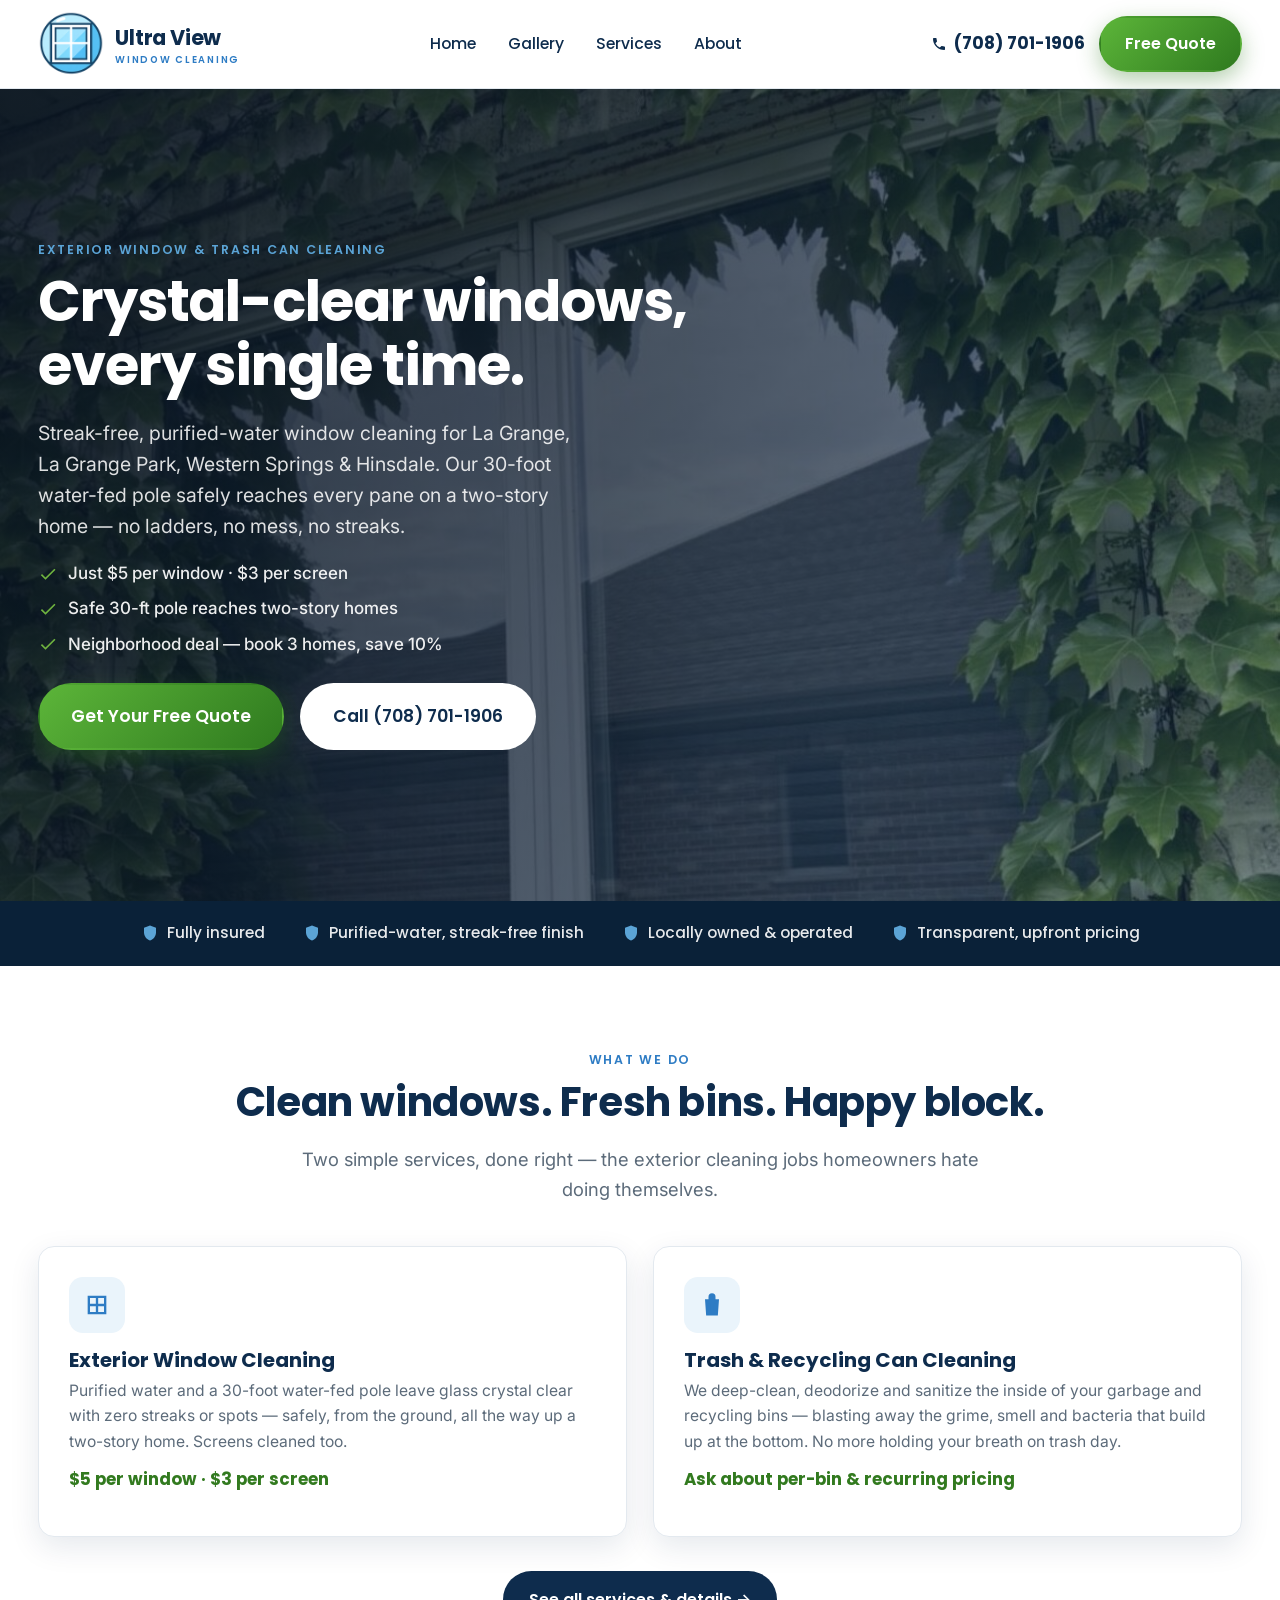
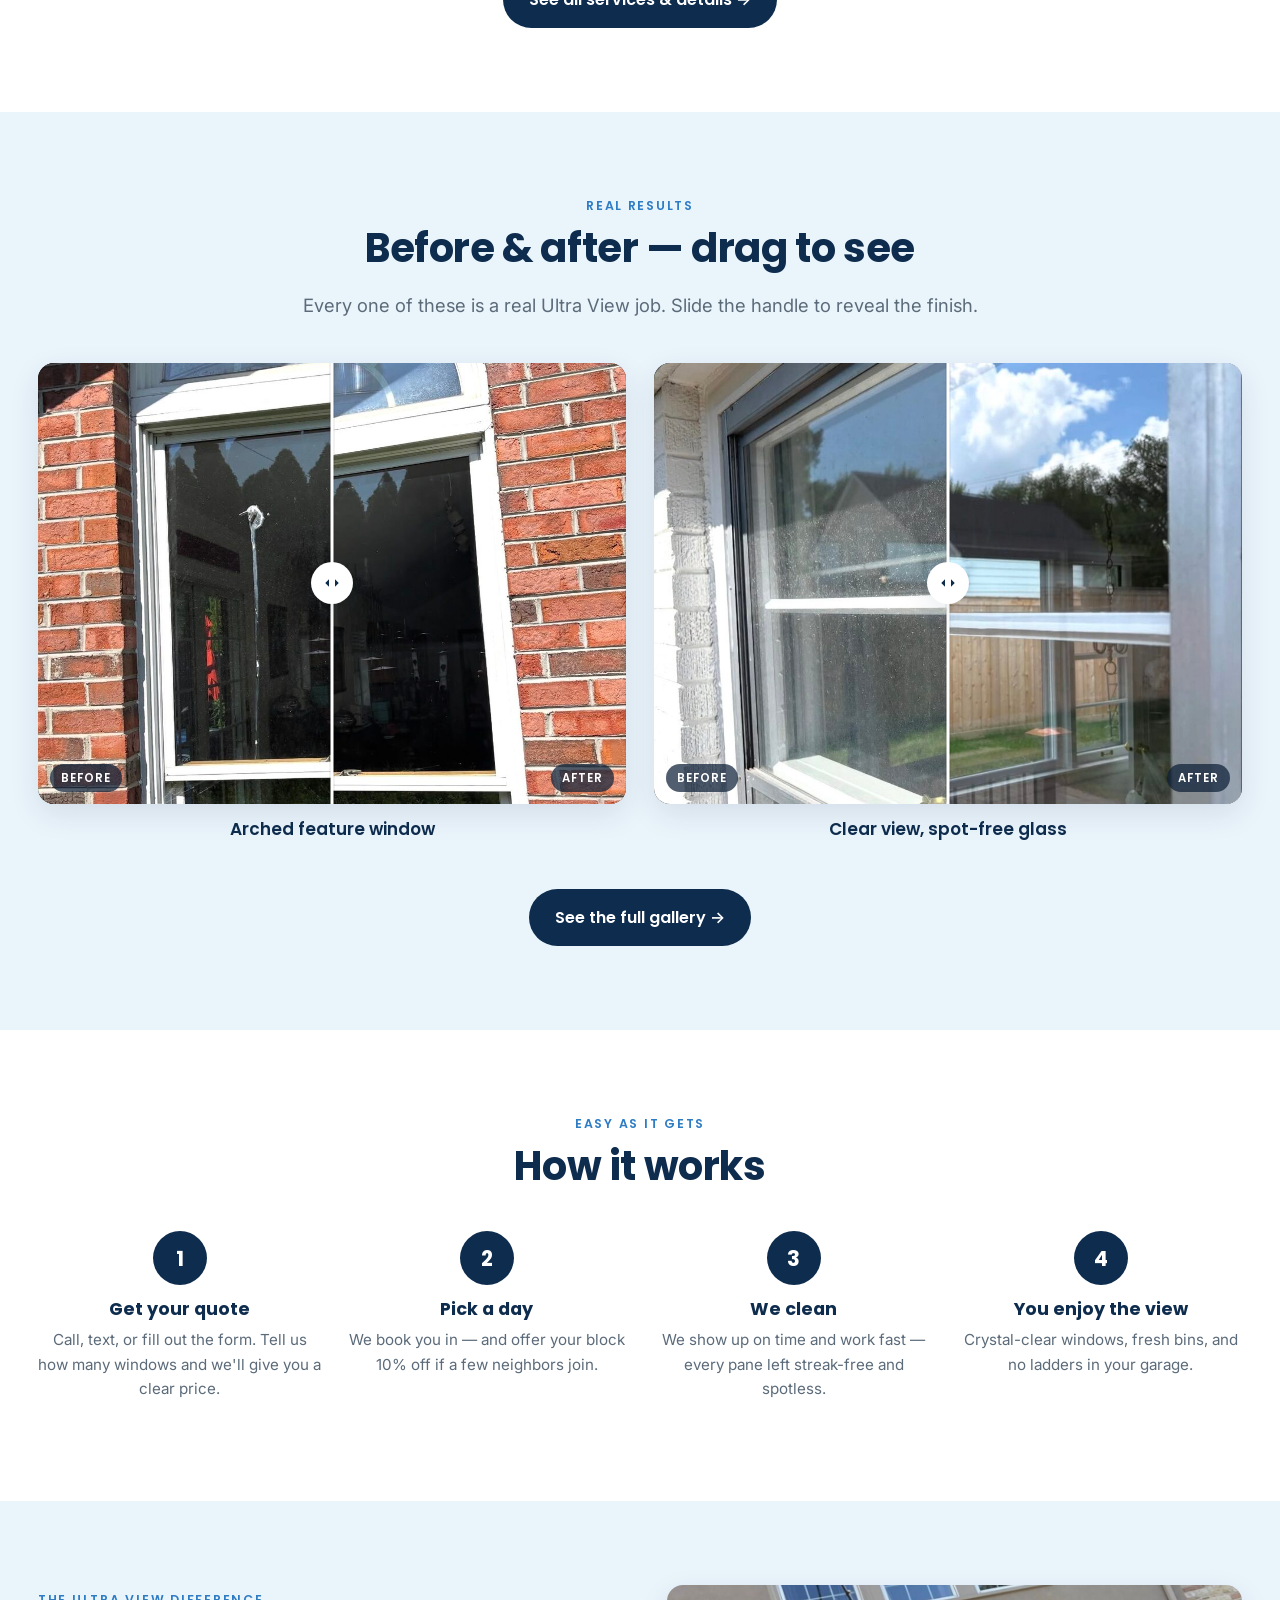
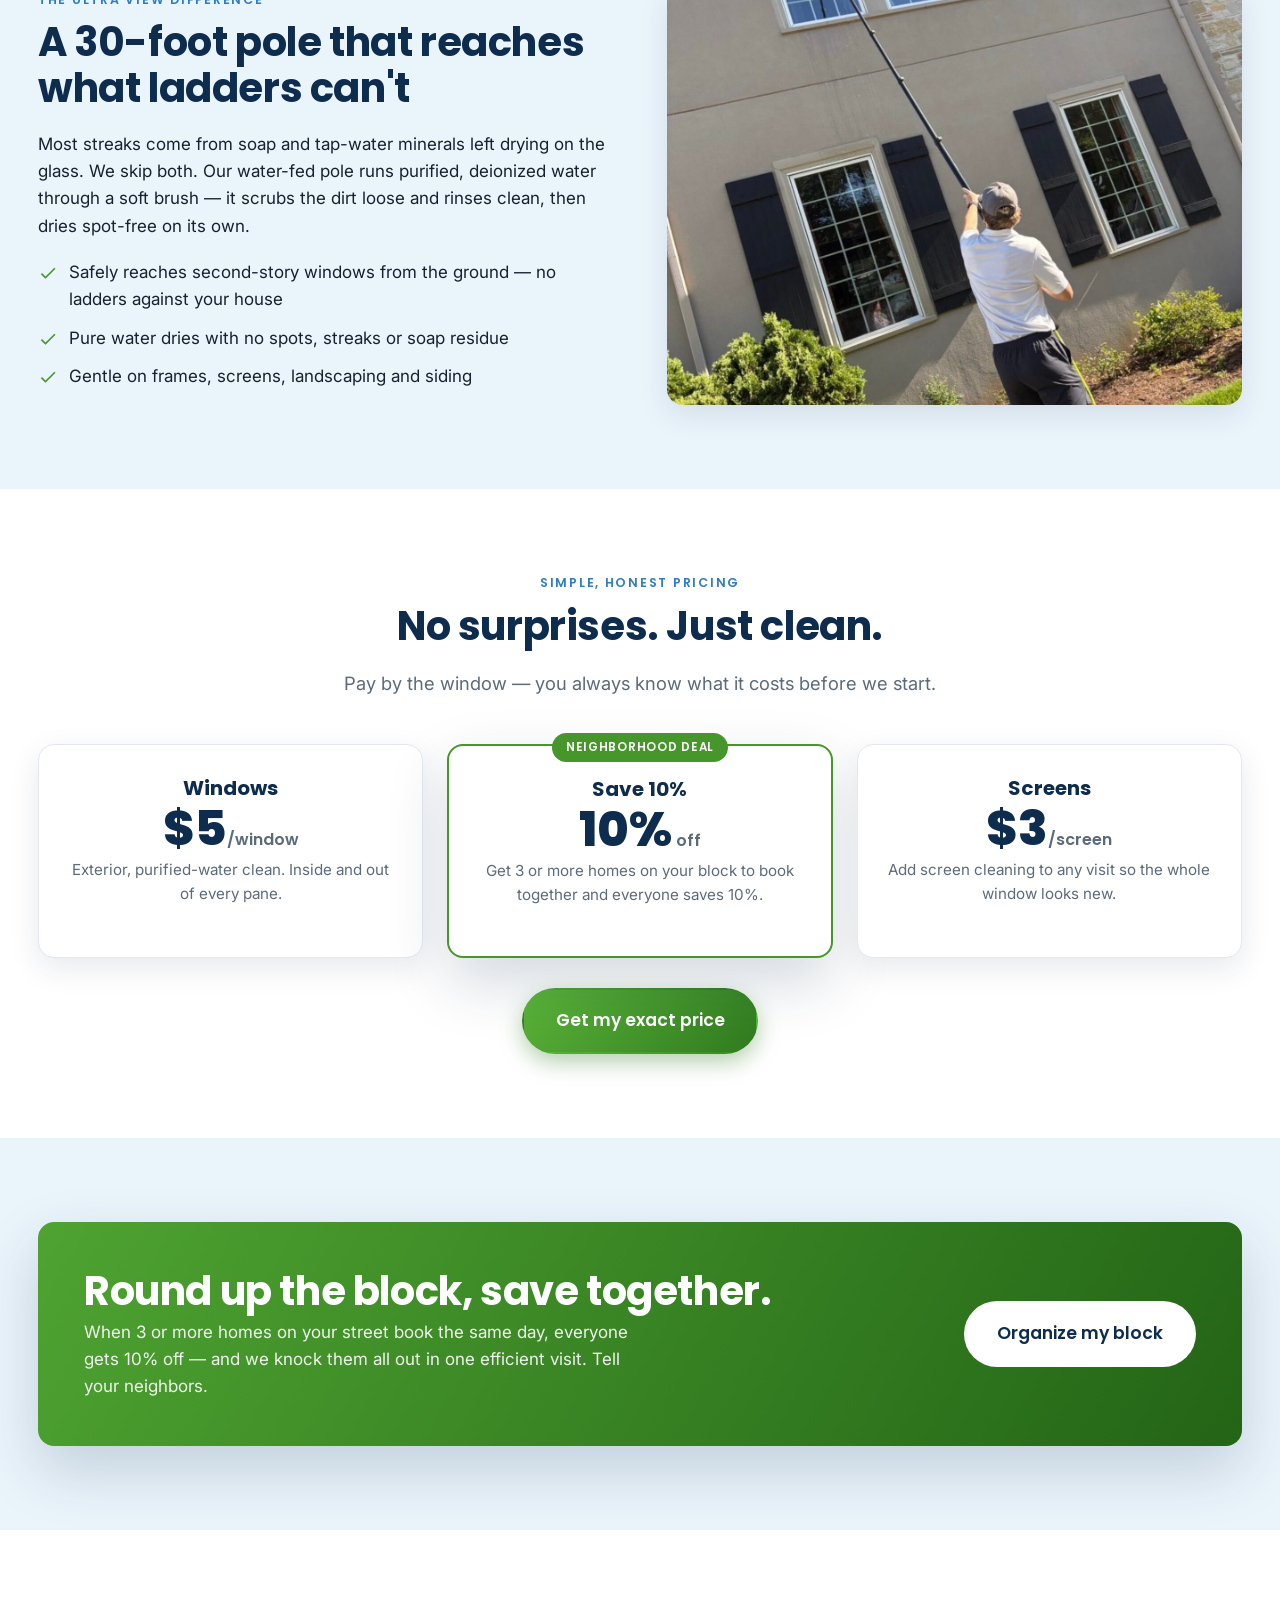
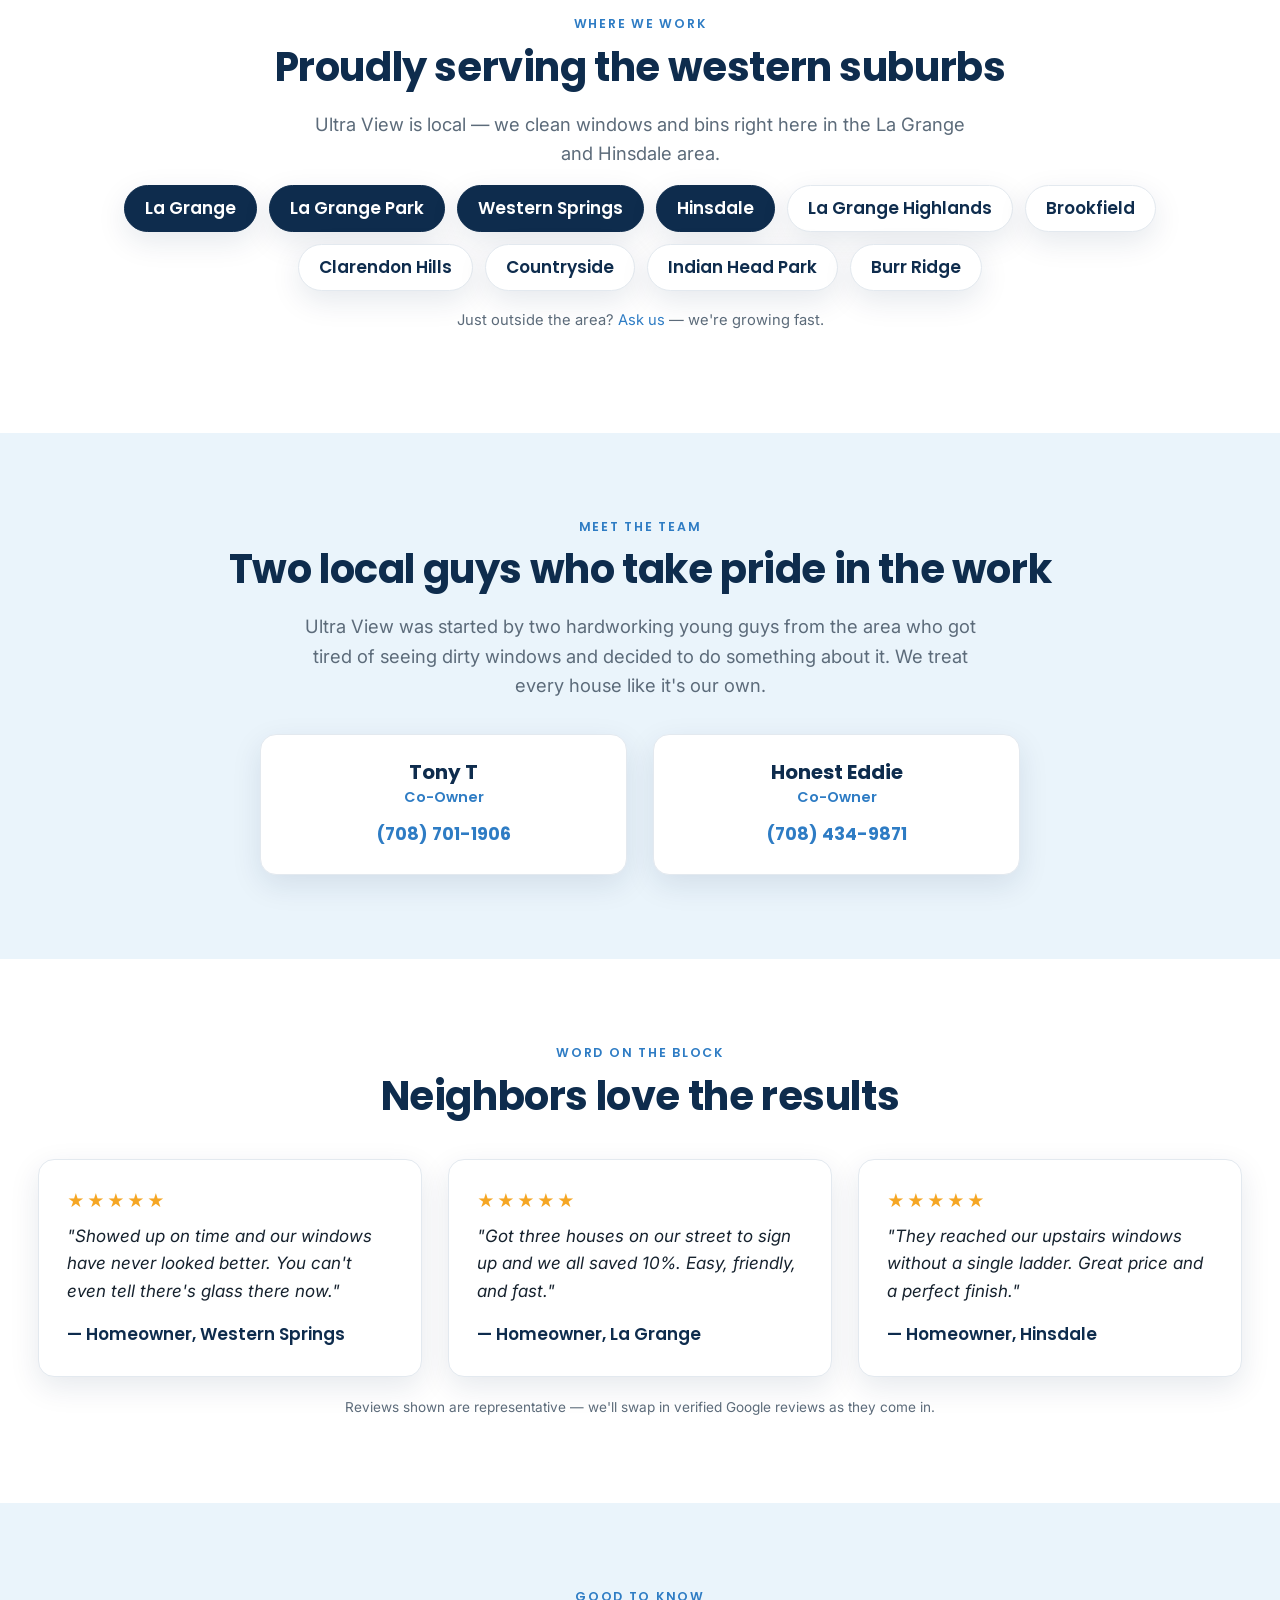
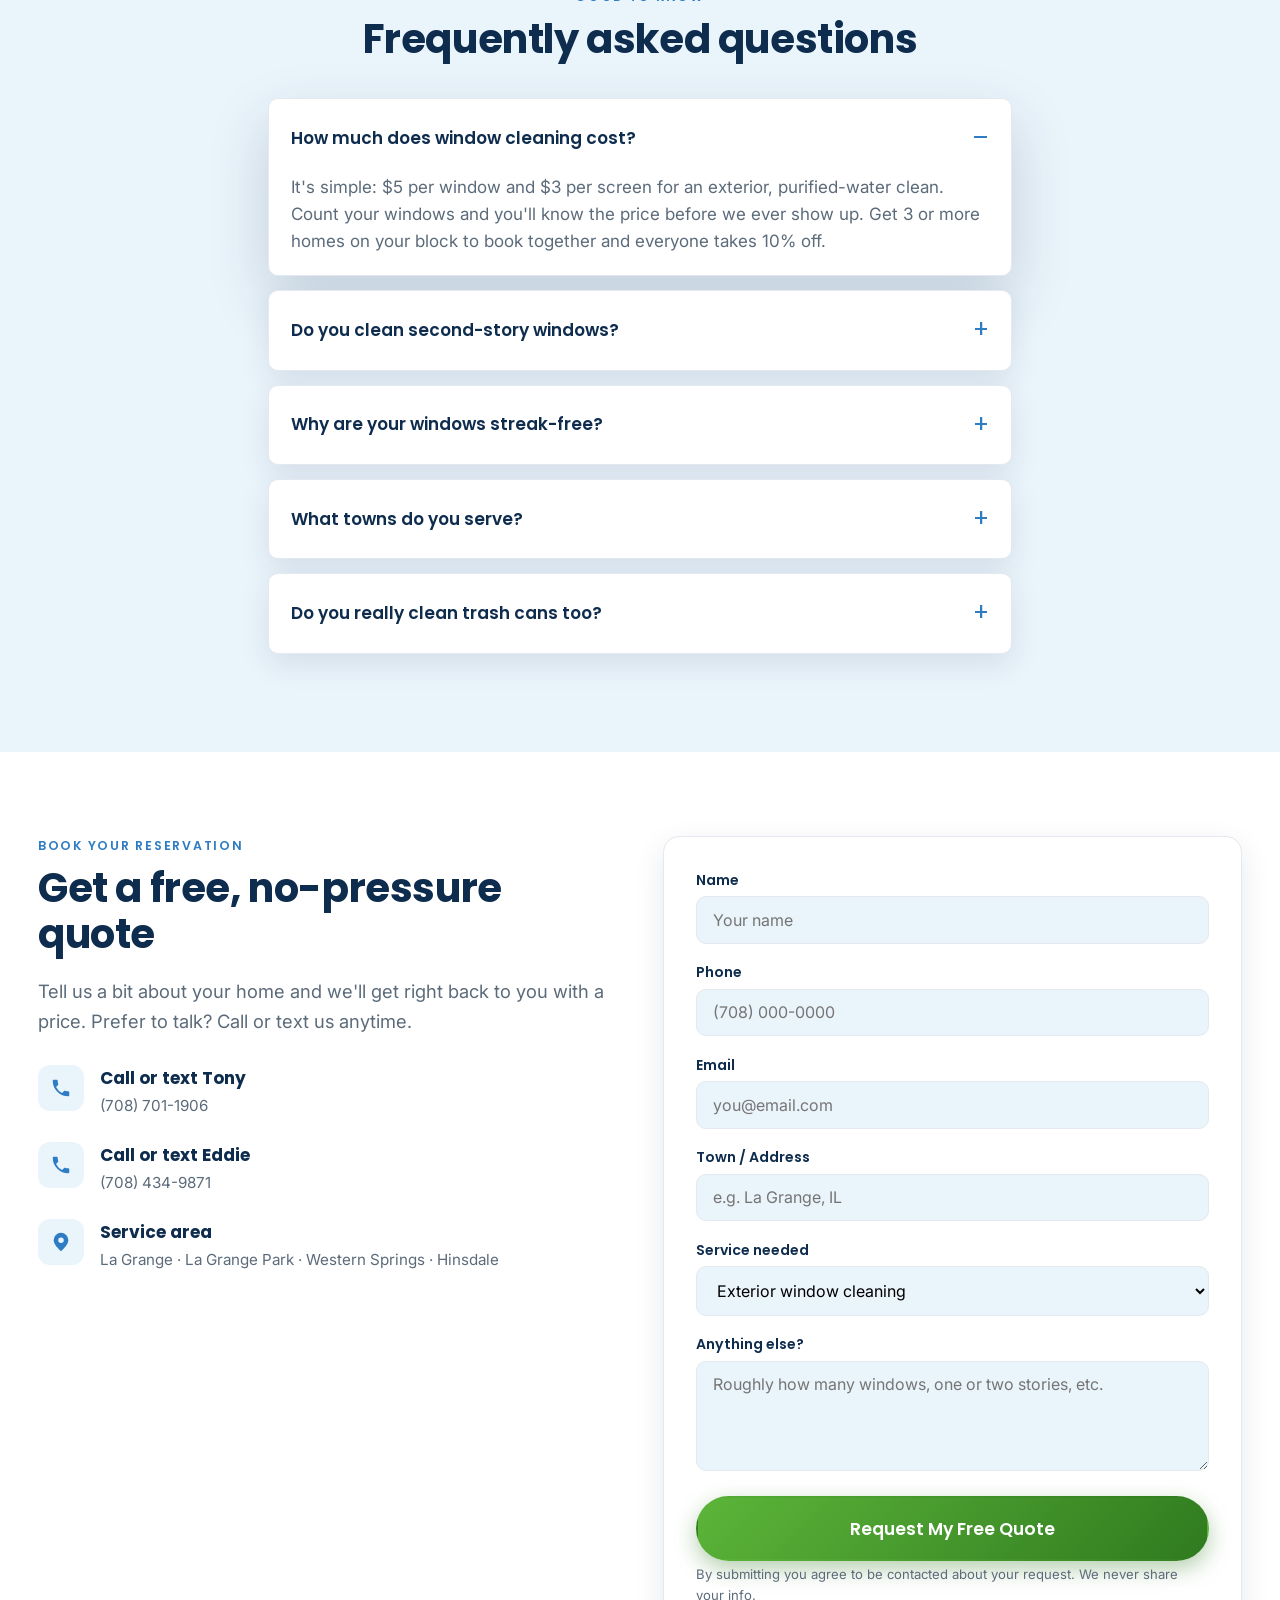
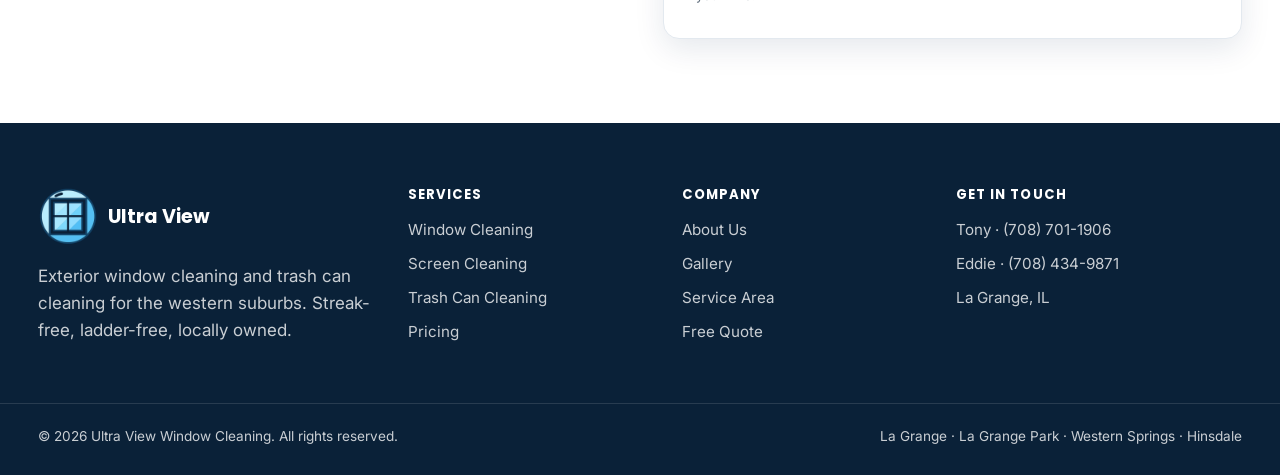
==== index.html @ beaca96c "Add files via upload" ====
<!DOCTYPE html>
<html lang="en">
<head>
<meta charset="UTF-8">
<meta name="viewport" content="width=device-width, initial-scale=1.0">
<title>Window Cleaning in La Grange &amp; Hinsdale, IL | Ultra View</title>
<meta name="description" content="Streak-free exterior window cleaning &amp; trash can cleaning in La Grange, Western Springs &amp; Hinsdale, IL. $5/window, $3/screen. Get a free quote today.">
<meta name="keywords" content="window cleaning Hinsdale, window cleaning La Grange, window washing Western Springs, exterior window cleaning, trash can cleaning, garbage bin cleaning Illinois">
<link rel="canonical" href="https://ultraview.today/">
<meta name="robots" content="index, follow">

<!-- Open Graph -->
<meta property="og:type" content="website">
<meta property="og:title" content="Ultra View Window Cleaning | Hinsdale, La Grange &amp; Western Springs, IL">
<meta property="og:description" content="Streak-free exterior window cleaning and trash can cleaning across the western suburbs. $5 per window, $3 per screen. Book your free quote.">
<meta property="og:url" content="https://ultraview.today/">
<meta property="og:image" content="https://ultraview.today/action1.jpg">
<meta property="og:site_name" content="Ultra View Window Cleaning">

<link rel="icon" href="logo.png">
<link rel="preconnect" href="https://fonts.googleapis.com">
<link rel="preconnect" href="https://fonts.gstatic.com" crossorigin>
<link href="https://fonts.googleapis.com/css2?family=Inter:wght@400;500;600;700&family=Poppins:wght@500;600;700;800&display=swap" rel="stylesheet">
<link rel="stylesheet" href="style.css">

<!-- LocalBusiness structured data -->
<script type="application/ld+json">
{
  "@context": "https://schema.org",
  "@type": "HomeAndConstructionBusiness",
  "@id": "https://ultraview.today/#business",
  "name": "Ultra View Window Cleaning",
  "image": "https://ultraview.today/action1.jpg",
  "logo": "https://ultraview.today/logo.png",
  "url": "https://ultraview.today/",
  "telephone": "+1-708-701-1906",
  "priceRange": "$$",
  "description": "Exterior window cleaning and trash can cleaning serving La Grange, La Grange Park, Western Springs and Hinsdale, Illinois.",
  "areaServed": [
    {"@type": "City", "name": "La Grange, IL"},
    {"@type": "City", "name": "La Grange Park, IL"},
    {"@type": "City", "name": "Western Springs, IL"},
    {"@type": "City", "name": "Hinsdale, IL"}
  ],
  "address": {"@type": "PostalAddress", "addressLocality": "La Grange", "addressRegion": "IL", "addressCountry": "US"},
  "openingHoursSpecification": [{
    "@type": "OpeningHoursSpecification",
    "dayOfWeek": ["Monday","Tuesday","Wednesday","Thursday","Friday","Saturday"],
    "opens": "08:00", "closes": "18:00"
  }],
  "makesOffer": [
    {"@type": "Offer", "itemOffered": {"@type": "Service", "name": "Exterior Window Cleaning"}, "price": "5.00", "priceCurrency": "USD", "description": "Per window"},
    {"@type": "Offer", "itemOffered": {"@type": "Service", "name": "Screen Cleaning"}, "price": "3.00", "priceCurrency": "USD", "description": "Per screen"},
    {"@type": "Offer", "itemOffered": {"@type": "Service", "name": "Trash Can / Garbage Bin Cleaning"}}
  ]
}
</script>
</head>
<body>

<!-- ============ HEADER ============ -->
<header class="site-header">
  <div class="wrap nav">
    <a class="brand" href="index.html">
      <img src="logo.png" alt="Ultra View Window Cleaning logo">
      <span>Ultra View<small>Window Cleaning</small></span>
    </a>
    <ul class="nav-links">
      <li><a href="index.html">Home</a></li>
      <li><a href="gallery.html">Gallery</a></li>
      <li><a href="services.html">Services</a></li>
      <li><a href="about.html">About</a></li>
    </ul>
    <div class="nav-cta">
      <a class="nav-phone" href="tel:17087011906">
        <svg width="16" height="16" viewBox="0 0 24 24" fill="currentColor"><path d="M6.6 10.8a15.1 15.1 0 0 0 6.6 6.6l2.2-2.2c.3-.3.7-.4 1-.2 1.2.4 2.4.6 3.6.6.6 0 1 .4 1 1V20c0 .6-.4 1-1 1A17 17 0 0 1 3 4c0-.6.4-1 1-1h3.4c.6 0 1 .4 1 1 0 1.2.2 2.4.6 3.6.1.4 0 .8-.3 1l-2.1 2.2z"/></svg>
        (708) 701-1906
      </a>
      <a class="btn btn-green" href="index.html#contact">Free Quote</a>
    </div>
    <button class="nav-toggle" aria-label="Menu"><span></span><span></span><span></span></button>
  </div>
</header>

<!-- ============ HERO ============ -->
<section class="hero hero--photo" style="background-image:url('hero.jpg')">
  <div class="wrap">
    <div class="hero-inner">
    <div class="hero-text">
      <p class="eyebrow" style="color:var(--blue-light)">Exterior Window &amp; Trash Can Cleaning</p>
      <h1>Crystal-clear windows,<br>every single time.</h1>
      <p class="lead">Streak-free, purified-water window cleaning for La Grange, La Grange Park, Western Springs &amp; Hinsdale. Our 30-foot water-fed pole safely reaches every pane on a two-story home — no ladders, no mess, no streaks.</p>
      <ul class="hero-points">
        <li><svg width="20" height="20" viewBox="0 0 24 24" fill="#6fb43f"><path d="M9 16.2 4.8 12l-1.4 1.4L9 19 21 7l-1.4-1.4z"/></svg> Just $5 per window &middot; $3 per screen</li>
        <li><svg width="20" height="20" viewBox="0 0 24 24" fill="#6fb43f"><path d="M9 16.2 4.8 12l-1.4 1.4L9 19 21 7l-1.4-1.4z"/></svg> Safe 30-ft pole reaches two-story homes</li>
        <li><svg width="20" height="20" viewBox="0 0 24 24" fill="#6fb43f"><path d="M9 16.2 4.8 12l-1.4 1.4L9 19 21 7l-1.4-1.4z"/></svg> Neighborhood deal — book 3 homes, save 10%</li>
      </ul>
      <div class="hero-actions">
        <a class="btn btn-green btn-lg" href="index.html#contact">Get Your Free Quote</a>
        <a class="btn btn-white btn-lg" href="tel:17087011906">Call (708) 701-1906</a>
      </div>
    </div>
    </div>
  </div>
</section>

<!-- ============ TRUST BAR ============ -->
<div class="trust">
  <div class="wrap trust-row">
    <span><svg width="18" height="18" viewBox="0 0 24 24" fill="currentColor"><path d="M12 2 4 5v6c0 5 3.4 9.7 8 11 4.6-1.3 8-6 8-11V5z"/></svg> Fully insured</span>
    <span><svg width="18" height="18" viewBox="0 0 24 24" fill="currentColor"><path d="M12 2 4 5v6c0 5 3.4 9.7 8 11 4.6-1.3 8-6 8-11V5z"/></svg> Purified-water, streak-free finish</span>
    <span><svg width="18" height="18" viewBox="0 0 24 24" fill="currentColor"><path d="M12 2 4 5v6c0 5 3.4 9.7 8 11 4.6-1.3 8-6 8-11V5z"/></svg> Locally owned &amp; operated</span>
    <span><svg width="18" height="18" viewBox="0 0 24 24" fill="currentColor"><path d="M12 2 4 5v6c0 5 3.4 9.7 8 11 4.6-1.3 8-6 8-11V5z"/></svg> Transparent, upfront pricing</span>
  </div>
</div>

<!-- ============ SERVICES ============ -->
<section id="services">
  <div class="wrap center">
    <p class="eyebrow">What We Do</p>
    <h2>Clean windows. Fresh bins. Happy block.</h2>
    <p class="lead">Two simple services, done right — the exterior cleaning jobs homeowners hate doing themselves.</p>
  </div>
  <div class="wrap grid grid-2" style="margin-top:42px">
    <div class="card svc-card">
      <div class="ico"><svg width="28" height="28" viewBox="0 0 24 24" fill="currentColor"><path d="M4 4h16v16H4zm2 2v5h5V6zm7 0v5h5V6zM6 13v5h5v-5zm7 0v5h5v-5z"/></svg></div>
      <h3>Exterior Window Cleaning</h3>
      <p>Purified water and a 30-foot water-fed pole leave glass crystal clear with zero streaks or spots — safely, from the ground, all the way up a two-story home. Screens cleaned too.</p>
      <p class="price">$5 per window &middot; $3 per screen</p>
    </div>
    <div class="card svc-card">
      <div class="ico"><svg width="28" height="28" viewBox="0 0 24 24" fill="currentColor"><path d="M6 7h12l-1 14H7zM9 7V5a3 3 0 0 1 6 0v2M4 7h16"/><path fill="none" stroke="currentColor" stroke-width="2" d="M10 11v6M14 11v6"/></svg></div>
      <h3>Trash &amp; Recycling Can Cleaning</h3>
      <p>We deep-clean, deodorize and sanitize the inside of your garbage and recycling bins — blasting away the grime, smell and bacteria that build up at the bottom. No more holding your breath on trash day.</p>
      <p class="price">Ask about per-bin &amp; recurring pricing</p>
    </div>
  </div>
  <div class="wrap center" style="margin-top:34px">
    <a class="btn btn-navy" href="services.html">See all services &amp; details &rarr;</a>
  </div>
</section>

<!-- ============ BEFORE / AFTER ============ -->
<section class="alt">
  <div class="wrap center">
    <p class="eyebrow">Real results</p>
    <h2>Before &amp; after — drag to see</h2>
    <p class="lead">Every one of these is a real Ultra View job. Slide the handle to reveal the finish.</p>
  </div>
  <div class="wrap ba-grid" style="margin-top:42px">
    <div>
      <div class="ba">
        <img class="before" src="ba5.jpg" alt="Arched feature window before cleaning">
        <img class="after" src="ba6.jpg" alt="Arched feature window after Ultra View cleaning">
        <div class="divider"></div>
        <div class="handle"><svg width="18" height="18" viewBox="0 0 24 24" fill="currentColor"><path d="M8 7l-5 5 5 5V7zm8 0v10l5-5-5-5z"/></svg></div>
        <span class="lab b">Before</span><span class="lab a">After</span>
      </div>
      <p class="ba-cap">Arched feature window</p>
    </div>
    <div>
      <div class="ba">
        <img class="before" src="ba7.jpg" alt="Double-hung window before cleaning">
        <img class="after" src="ba8.jpg" alt="Double-hung window after cleaning, clear view of the sky">
        <div class="divider"></div>
        <div class="handle"><svg width="18" height="18" viewBox="0 0 24 24" fill="currentColor"><path d="M8 7l-5 5 5 5V7zm8 0v10l5-5-5-5z"/></svg></div>
        <span class="lab b">Before</span><span class="lab a">After</span>
      </div>
      <p class="ba-cap">Clear view, spot-free glass</p>
    </div>
  </div>
  <div class="wrap center" style="margin-top:30px">
    <a class="btn btn-navy" href="gallery.html">See the full gallery &rarr;</a>
  </div>
</section>

<!-- ============ HOW IT WORKS ============ -->
<section>
  <div class="wrap center">
    <p class="eyebrow">Easy as it gets</p>
    <h2>How it works</h2>
  </div>
  <div class="wrap steps" style="margin-top:42px">
    <div class="step"><div class="num">1</div><h3>Get your quote</h3><p>Call, text, or fill out the form. Tell us how many windows and we'll give you a clear price.</p></div>
    <div class="step"><div class="num">2</div><h3>Pick a day</h3><p>We book you in — and offer your block 10% off if a few neighbors join.</p></div>
    <div class="step"><div class="num">3</div><h3>We clean</h3><p>We show up on time and work fast — every pane left streak-free and spotless.</p></div>
    <div class="step"><div class="num">4</div><h3>You enjoy the view</h3><p>Crystal-clear windows, fresh bins, and no ladders in your garage.</p></div>
  </div>
</section>

<!-- ============ FEATURE: WATER-FED POLE ============ -->
<section class="alt">
  <div class="wrap feature">
    <div class="feature-text">
      <p class="eyebrow">The Ultra View Difference</p>
      <h2>A 30-foot pole that reaches what ladders can't</h2>
      <p>Most streaks come from soap and tap-water minerals left drying on the glass. We skip both. Our water-fed pole runs purified, deionized water through a soft brush — it scrubs the dirt loose and rinses clean, then dries spot-free on its own.</p>
      <ul>
        <li><svg width="20" height="20" viewBox="0 0 24 24" fill="currentColor"><path d="M9 16.2 4.8 12l-1.4 1.4L9 19 21 7l-1.4-1.4z"/></svg> Safely reaches second-story windows from the ground — no ladders against your house</li>
        <li><svg width="20" height="20" viewBox="0 0 24 24" fill="currentColor"><path d="M9 16.2 4.8 12l-1.4 1.4L9 19 21 7l-1.4-1.4z"/></svg> Pure water dries with no spots, streaks or soap residue</li>
        <li><svg width="20" height="20" viewBox="0 0 24 24" fill="currentColor"><path d="M9 16.2 4.8 12l-1.4 1.4L9 19 21 7l-1.4-1.4z"/></svg> Gentle on frames, screens, landscaping and siding</li>
      </ul>
    </div>
    <img src="action3.jpg" alt="Ultra View using a 30-foot water-fed pole to clean upstairs windows on a brick home">
  </div>
</section>

<!-- ============ PRICING ============ -->
<section id="pricing">
  <div class="wrap center">
    <p class="eyebrow">Simple, honest pricing</p>
    <h2>No surprises. Just clean.</h2>
    <p class="lead">Pay by the window — you always know what it costs before we start.</p>
  </div>
  <div class="wrap price-grid" style="margin-top:46px">
    <div class="price-card">
      <h3>Windows</h3>
      <div class="amt">$5<span>/window</span></div>
      <p>Exterior, purified-water clean. Inside and out of every pane.</p>
    </div>
    <div class="price-card feat">
      <span class="tag">Neighborhood Deal</span>
      <h3>Save 10%</h3>
      <div class="amt">10%<span> off</span></div>
      <p>Get 3 or more homes on your block to book together and everyone saves 10%.</p>
    </div>
    <div class="price-card">
      <h3>Screens</h3>
      <div class="amt">$3<span>/screen</span></div>
      <p>Add screen cleaning to any visit so the whole window looks new.</p>
    </div>
  </div>
  <div class="wrap center" style="margin-top:30px">
    <a class="btn btn-green btn-lg" href="index.html#contact">Get my exact price</a>
  </div>
</section>

<!-- ============ NEIGHBORHOOD DEAL BANNER ============ -->
<section class="alt">
  <div class="wrap">
    <div class="deal">
      <div>
        <h2>Round up the block, save together.</h2>
        <p>When 3 or more homes on your street book the same day, everyone gets 10% off — and we knock them all out in one efficient visit. Tell your neighbors.</p>
      </div>
      <a class="btn btn-white btn-lg" href="index.html#contact">Organize my block</a>
    </div>
  </div>
</section>

<!-- ============ SERVICE AREA ============ -->
<section id="area">
  <div class="wrap center">
    <p class="eyebrow">Where we work</p>
    <h2>Proudly serving the western suburbs</h2>
    <p class="lead">Ultra View is local — we clean windows and bins right here in the La Grange and Hinsdale area.</p>
    <div class="towns">
      <span class="town lead-town">La Grange</span>
      <span class="town lead-town">La Grange Park</span>
      <span class="town lead-town">Western Springs</span>
      <span class="town lead-town">Hinsdale</span>
      <span class="town">La Grange Highlands</span>
      <span class="town">Brookfield</span>
      <span class="town">Clarendon Hills</span>
      <span class="town">Countryside</span>
      <span class="town">Indian Head Park</span>
      <span class="town">Burr Ridge</span>
    </div>
    <p class="note" style="color:var(--muted);margin-top:18px;font-size:.92rem">Just outside the area? <a href="index.html#contact">Ask us</a> — we're growing fast.</p>
  </div>
</section>

<!-- ============ ABOUT ============ -->
<section class="alt">
  <div class="wrap center">
    <p class="eyebrow">Meet the team</p>
    <h2>Two local guys who take pride in the work</h2>
    <p class="lead">Ultra View was started by two hardworking young guys from the area who got tired of seeing dirty windows and decided to do something about it. We treat every house like it's our own.</p>
    <div class="owners">
      <div class="owner">
        <h3>Tony T</h3>
        <p class="role">Co-Owner</p>
        <a href="tel:17087011906">(708) 701-1906</a>
      </div>
      <div class="owner">
        <h3>Honest Eddie</h3>
        <p class="role">Co-Owner</p>
        <!-- TODO: confirm Eddie's full number (last digit) before launch -->
        <a href="tel:17084349871">(708) 434-9871</a>
      </div>
    </div>
  </div>
</section>

<!-- ============ TESTIMONIALS ============ -->
<section>
  <div class="wrap center">
    <p class="eyebrow">Word on the block</p>
    <h2>Neighbors love the results</h2>
  </div>
  <div class="wrap grid grid-3" style="margin-top:40px">
    <div class="quote"><div class="stars">&#9733;&#9733;&#9733;&#9733;&#9733;</div><p>"Showed up on time and our windows have never looked better. You can't even tell there's glass there now."</p><p class="who">&mdash; Homeowner, Western Springs</p></div>
    <div class="quote"><div class="stars">&#9733;&#9733;&#9733;&#9733;&#9733;</div><p>"Got three houses on our street to sign up and we all saved 10%. Easy, friendly, and fast."</p><p class="who">&mdash; Homeowner, La Grange</p></div>
    <div class="quote"><div class="stars">&#9733;&#9733;&#9733;&#9733;&#9733;</div><p>"They reached our upstairs windows without a single ladder. Great price and a perfect finish."</p><p class="who">&mdash; Homeowner, Hinsdale</p></div>
  </div>
  <p class="wrap center note" style="color:var(--muted);margin-top:20px;font-size:.85rem">Reviews shown are representative — we'll swap in verified Google reviews as they come in.</p>
</section>

<!-- ============ FAQ ============ -->
<section class="alt">
  <div class="wrap center"><p class="eyebrow">Good to know</p><h2>Frequently asked questions</h2></div>
  <div class="wrap faq" style="margin-top:36px">
    <details open><summary>How much does window cleaning cost?</summary><p>It's simple: $5 per window and $3 per screen for an exterior, purified-water clean. Count your windows and you'll know the price before we ever show up. Get 3 or more homes on your block to book together and everyone takes 10% off.</p></details>
    <details><summary>Do you clean second-story windows?</summary><p>Yes. Our 30-foot water-fed pole safely reaches the windows on a two-story home from the ground — no ladders leaning against your house, no risk to your siding or landscaping.</p></details>
    <details><summary>Why are your windows streak-free?</summary><p>We use purified, deionized water instead of soap and tap water. Tap-water minerals are what leave spots when they dry — pure water rinses clean and dries on its own with no streaks.</p></details>
    <details><summary>What towns do you serve?</summary><p>We focus on La Grange, La Grange Park, Western Springs and Hinsdale, plus nearby western suburbs like Brookfield, Clarendon Hills and Burr Ridge. Just outside the area? Ask — we're expanding.</p></details>
    <details><summary>Do you really clean trash cans too?</summary><p>We do. We deep-clean, deodorize and sanitize the inside of garbage and recycling bins so trash day doesn't smell like trash day. Ask about one-time and recurring pricing.</p></details>
  </div>
</section>

<!-- ============ CONTACT ============ -->
<section id="contact">
  <div class="wrap">
    <div class="contact-grid">
      <div class="contact-info">
        <p class="eyebrow">Book your reservation</p>
        <h2>Get a free, no-pressure quote</h2>
        <p class="lead" style="margin-bottom:1.8rem">Tell us a bit about your home and we'll get right back to you with a price. Prefer to talk? Call or text us anytime.</p>
        <div class="ci">
          <div class="ico"><svg width="22" height="22" viewBox="0 0 24 24" fill="currentColor"><path d="M6.6 10.8a15.1 15.1 0 0 0 6.6 6.6l2.2-2.2c.3-.3.7-.4 1-.2 1.2.4 2.4.6 3.6.6.6 0 1 .4 1 1V20c0 .6-.4 1-1 1A17 17 0 0 1 3 4c0-.6.4-1 1-1h3.4c.6 0 1 .4 1 1 0 1.2.2 2.4.6 3.6.1.4 0 .8-.3 1l-2.1 2.2z"/></svg></div>
          <div><b>Call or text Tony</b><span>(708) 701-1906</span></div>
        </div>
        <div class="ci">
          <div class="ico"><svg width="22" height="22" viewBox="0 0 24 24" fill="currentColor"><path d="M6.6 10.8a15.1 15.1 0 0 0 6.6 6.6l2.2-2.2c.3-.3.7-.4 1-.2 1.2.4 2.4.6 3.6.6.6 0 1 .4 1 1V20c0 .6-.4 1-1 1A17 17 0 0 1 3 4c0-.6.4-1 1-1h3.4c.6 0 1 .4 1 1 0 1.2.2 2.4.6 3.6.1.4 0 .8-.3 1l-2.1 2.2z"/></svg></div>
          <div><b>Call or text Eddie</b><span>(708) 434-9871</span></div>
        </div>
        <div class="ci">
          <div class="ico"><svg width="22" height="22" viewBox="0 0 24 24" fill="currentColor"><path d="M12 2a8 8 0 0 0-8 8c0 5.4 8 12 8 12s8-6.6 8-12a8 8 0 0 0-8-8zm0 11a3 3 0 1 1 0-6 3 3 0 0 1 0 6z"/></svg></div>
          <div><b>Service area</b><span>La Grange &middot; La Grange Park &middot; Western Springs &middot; Hinsdale</span></div>
        </div>
      </div>

      <form class="form" id="quoteForm">
        <div class="form-ok">Thanks! Your email app should open with your request ready to send. We'll get right back to you.</div>
        <div class="field"><label for="name">Name</label><input id="name" name="name" type="text" required placeholder="Your name"></div>
        <div class="field"><label for="phone">Phone</label><input id="phone" name="phone" type="tel" required placeholder="(708) 000-0000"></div>
        <div class="field"><label for="email">Email</label><input id="email" name="email" type="email" placeholder="you@email.com"></div>
        <div class="field"><label for="address">Town / Address</label><input id="address" name="address" type="text" placeholder="e.g. La Grange, IL"></div>
        <div class="field"><label for="service">Service needed</label>
          <select id="service" name="service">
            <option>Exterior window cleaning</option>
            <option>Window + screen cleaning</option>
            <option>Trash / recycling can cleaning</option>
            <option>Neighborhood deal (3+ homes)</option>
            <option>Not sure — help me out</option>
          </select>
        </div>
        <div class="field"><label for="message">Anything else?</label><textarea id="message" name="message" placeholder="Roughly how many windows, one or two stories, etc."></textarea></div>
        <button class="btn btn-green btn-lg" type="submit" style="width:100%;justify-content:center">Request My Free Quote</button>
        <p class="note">By submitting you agree to be contacted about your request. We never share your info.</p>
      </form>
    </div>
  </div>
</section>

<!-- ============ FOOTER ============ -->
<footer class="site-footer">
  <div class="wrap footer-grid">
    <div>
      <div class="footer-brand"><img src="logo.png" alt="Ultra View logo"><b>Ultra View</b></div>
      <p>Exterior window cleaning and trash can cleaning for the western suburbs. Streak-free, ladder-free, locally owned.</p>
    </div>
    <div>
      <h4>Services</h4>
      <ul class="footer-list">
        <li><a href="services.html">Window Cleaning</a></li>
        <li><a href="services.html">Screen Cleaning</a></li>
        <li><a href="services.html">Trash Can Cleaning</a></li>
        <li><a href="index.html#pricing">Pricing</a></li>
      </ul>
    </div>
    <div>
      <h4>Company</h4>
      <ul class="footer-list">
        <li><a href="about.html">About Us</a></li>
        <li><a href="gallery.html">Gallery</a></li>
        <li><a href="index.html#area">Service Area</a></li>
        <li><a href="index.html#contact">Free Quote</a></li>
      </ul>
    </div>
    <div>
      <h4>Get in touch</h4>
      <ul class="footer-list">
        <li><a href="tel:17087011906">Tony &middot; (708) 701-1906</a></li>
        <li><a href="tel:17084349871">Eddie &middot; (708) 434-9871</a></li>
        <li>La Grange, IL</li>
      </ul>
    </div>
  </div>
  <div class="wrap footer-bottom">
    <span>&copy; <span id="year">2026</span> Ultra View Window Cleaning. All rights reserved.</span>
    <span>La Grange &middot; La Grange Park &middot; Western Springs &middot; Hinsdale</span>
  </div>
</footer>

<!-- Sticky mobile call/quote bar -->
<div class="mobile-bar">
  <a class="btn btn-navy" href="tel:17087011906">Call</a>
  <a class="btn btn-green" href="index.html#contact">Free Quote</a>
</div>

<script src="main.js"></script>
</body>
</html>
---- style.css ----
/* =========================================================
   Ultra View Window Cleaning — shared stylesheet
   Brand: navy + sky blue + white, green CTA accent
   ========================================================= */

:root{
  --navy:#0e2c4d;
  --navy-deep:#0a2138;
  --blue:#2e7cc4;
  --blue-light:#5ba4d6;
  --sky-1:#eaf4fb;
  --sky-2:#cfe6f5;
  --green:#46962b;
  --green-dark:#327a1f;
  --green-grad:linear-gradient(135deg,#5cb539 0%,#2f7a1f 100%);
  --green-grad-hover:linear-gradient(135deg,#52a832 0%,#266a19 100%);
  --ink:#16222e;
  --muted:#5c6b7a;
  --line:#e3e9ef;
  --white:#ffffff;
  --shadow:0 10px 30px rgba(14,44,77,.10);
  --shadow-lg:0 24px 60px rgba(14,44,77,.18);
  --radius:16px;
  --radius-sm:10px;
  --wrap:1540px;
  --font:'Inter',-apple-system,BlinkMacSystemFont,'Segoe UI',Roboto,Helvetica,Arial,sans-serif;
  --display:'Poppins',var(--font);
}

*{box-sizing:border-box}
html{scroll-behavior:smooth}
body{
  margin:0;font-family:var(--font);color:var(--ink);
  background:var(--white);line-height:1.6;font-size:17px;
  -webkit-font-smoothing:antialiased;
}
img{max-width:100%;display:block}
a{color:var(--blue);text-decoration:none}
h1,h2,h3,h4{font-family:var(--display);color:var(--navy);line-height:1.15;margin:0 0 .5em;font-weight:700}
h1{font-size:clamp(2.1rem,5vw,3.5rem);letter-spacing:-.02em}
h2{font-size:clamp(1.7rem,3.5vw,2.5rem);letter-spacing:-.01em}
h3{font-size:1.25rem}
p{margin:0 0 1rem}
.wrap{max-width:var(--wrap);margin:0 auto;padding:0 38px}
/* Centered content blocks stay readable even on the wide layout */
.center .lead,.center > p{margin-left:auto;margin-right:auto}
section{padding:84px 0}
.eyebrow{font-family:var(--display);text-transform:uppercase;letter-spacing:.14em;
  font-size:.78rem;font-weight:600;color:var(--blue);margin-bottom:.6rem}
.center{text-align:center}
.lead{font-size:1.15rem;color:var(--muted);max-width:680px}
.center .lead{margin-left:auto;margin-right:auto}

/* ---------- Buttons ---------- */
.btn{display:inline-flex;align-items:center;gap:.5em;font-family:var(--display);
  font-weight:600;font-size:1rem;padding:.85em 1.5em;border-radius:999px;
  border:2px solid transparent;cursor:pointer;transition:.2s;white-space:nowrap}
.btn-green{background:var(--green-grad);color:#fff;box-shadow:0 8px 22px rgba(47,122,31,.36)}
.btn-green:hover{background:var(--green-grad-hover);transform:translateY(-2px);box-shadow:0 13px 28px rgba(47,122,31,.46)}
.btn-navy{background:var(--navy);color:#fff}
.btn-navy:hover{background:var(--navy-deep);transform:translateY(-2px)}
.btn-ghost{background:transparent;color:var(--navy);border-color:rgba(14,44,77,.22)}
.btn-ghost:hover{border-color:var(--navy);background:var(--sky-1)}
.btn-white{background:#fff;color:var(--navy)}
.btn-white:hover{transform:translateY(-2px);box-shadow:var(--shadow)}
.btn-lg{font-size:1.08rem;padding:1em 1.8em}

/* ---------- Header ---------- */
.site-header{position:sticky;top:0;z-index:50;background:rgba(255,255,255,.92);
  backdrop-filter:saturate(180%) blur(10px);border-bottom:1px solid var(--line)}
.nav{display:flex;align-items:center;justify-content:space-between;height:88px}
.brand{display:flex;align-items:center;gap:.7rem;font-family:var(--display);
  font-weight:700;font-size:1.3rem;color:var(--navy);letter-spacing:-.01em}
.brand img{width:66px;height:66px;object-fit:contain}
.brand span small{display:block;font-size:.6rem;letter-spacing:.18em;
  text-transform:uppercase;color:var(--blue);font-weight:600;margin-top:-2px}
.nav-links{display:flex;align-items:center;gap:2rem;list-style:none;margin:0;padding:0}
.nav-links a{font-family:var(--display);font-weight:500;color:var(--navy);font-size:.98rem}
.nav-links a:hover{color:var(--blue)}
.nav-cta{display:flex;align-items:center;gap:.9rem}
.nav-phone{font-family:var(--display);font-weight:700;color:var(--navy);
  display:inline-flex;align-items:center;gap:.4rem}
.nav-toggle{display:none;background:none;border:0;cursor:pointer;padding:8px}
.nav-toggle span{display:block;width:26px;height:2.5px;background:var(--navy);margin:5px 0;border-radius:2px;transition:.2s}

/* ---------- Hero ---------- */
.hero{position:relative;color:#fff;overflow:hidden;
  background:linear-gradient(120deg,var(--navy-deep) 0%,var(--navy) 55%,var(--blue) 130%)}
.hero-grid{display:grid;grid-template-columns:1.05fr .95fr;gap:48px;align-items:center;
  padding:90px 0 96px}

/* Full-bleed photo hero (home) */
.hero--photo{padding:0;background-size:cover;background-position:center 28%;background-repeat:no-repeat}
.hero--photo::after{content:"";position:absolute;inset:0;z-index:0;
  background:linear-gradient(110deg,rgba(7,19,34,.90) 0%,rgba(8,24,44,.74) 46%,rgba(10,40,70,.55) 100%)}
/* size the hero to one screen and vertically center the content */
.hero--photo .wrap{position:relative;z-index:1;min-height:calc(100vh - 88px);
  display:flex;align-items:center}
.hero-inner{padding:26px 0;max-width:720px;margin:0}
.hero--photo h1{margin-bottom:.34em}
.hero--photo .lead{margin-bottom:0}
@media(max-width:680px){
  .hero--photo .wrap{min-height:calc(100svh - 152px)}
  .hero-inner{padding:16px 0}
}
.hero h1{color:#fff}
.hero .lead{color:rgba(255,255,255,.86);font-size:1.22rem;max-width:540px}
.hero-points{list-style:none;padding:0;margin:1.1rem 0 1.6rem;display:grid;gap:.5rem}
.hero-points li{display:flex;align-items:center;gap:.6rem;color:rgba(255,255,255,.92);font-weight:500}
.hero-points li svg{flex:0 0 auto}
.hero-actions{display:flex;gap:1rem;flex-wrap:wrap}
.hero-media{position:relative}
.hero-media img{border-radius:22px;box-shadow:var(--shadow-lg);width:100%;
  height:480px;object-fit:cover}
.hero-badge{position:absolute;left:-18px;bottom:26px;background:#fff;color:var(--navy);
  border-radius:16px;padding:14px 20px;box-shadow:var(--shadow-lg);font-family:var(--display)}
.hero-badge b{display:block;font-size:1.6rem;color:var(--green-dark);line-height:1}
.hero-badge small{font-size:.78rem;color:var(--muted);font-weight:600;text-transform:uppercase;letter-spacing:.08em}
.hero-glow{position:absolute;width:520px;height:520px;border-radius:50%;
  background:radial-gradient(circle,rgba(91,164,214,.55),transparent 70%);
  top:-160px;right:-120px;pointer-events:none}

/* ---------- Trust bar ---------- */
.trust{background:var(--navy-deep);color:#fff;padding:0}
.trust-row{display:flex;flex-wrap:wrap;justify-content:center;gap:14px 38px;
  padding:20px 0;align-items:center}
.trust-row span{display:inline-flex;align-items:center;gap:.5rem;
  font-family:var(--display);font-weight:500;font-size:.96rem;color:rgba(255,255,255,.9)}
.trust-row svg{color:var(--blue-light)}

/* ---------- Cards / services ---------- */
.grid{display:grid;gap:26px}
.grid-2{grid-template-columns:repeat(2,1fr)}
.grid-3{grid-template-columns:repeat(3,1fr)}
.grid-4{grid-template-columns:repeat(4,1fr)}
.card{background:#fff;border:1px solid var(--line);border-radius:var(--radius);
  padding:30px;box-shadow:var(--shadow);transition:.25s}
.card:hover{transform:translateY(-4px);box-shadow:var(--shadow-lg)}
.svc-card .ico{width:56px;height:56px;border-radius:14px;display:grid;place-items:center;
  background:var(--sky-1);color:var(--blue);margin-bottom:16px}
.svc-card h3{margin-bottom:.4rem}
.svc-card p{color:var(--muted);margin-bottom:.8rem;font-size:.98rem}
.svc-card .price{font-family:var(--display);font-weight:700;color:var(--green-dark);font-size:1.05rem}
.alt{background:var(--sky-1)}

/* feature image rows */
.feature{display:grid;grid-template-columns:1fr 1fr;gap:54px;align-items:center}
.feature.rev .feature-text{order:2}
.feature img{border-radius:var(--radius);box-shadow:var(--shadow);width:100%;height:420px;object-fit:cover}
.feature ul{list-style:none;padding:0;margin:1.2rem 0 0}
.feature li{display:flex;gap:.7rem;align-items:flex-start;margin-bottom:.7rem;color:var(--ink)}
.feature li svg{flex:0 0 auto;color:var(--green);margin-top:4px}

/* ---------- Pricing ---------- */
.price-grid{display:grid;grid-template-columns:repeat(3,1fr);gap:24px}
.price-card{background:#fff;border:1px solid var(--line);border-radius:var(--radius);
  padding:32px 28px;text-align:center;box-shadow:var(--shadow);position:relative}
.price-card.feat{border:2px solid var(--green);box-shadow:var(--shadow-lg)}
.price-card .tag{position:absolute;top:-13px;left:50%;transform:translateX(-50%);
  background:var(--green);color:#fff;font-family:var(--display);font-weight:600;
  font-size:.74rem;letter-spacing:.06em;text-transform:uppercase;padding:5px 14px;border-radius:999px}
.price-card h3{margin-bottom:.2rem}
.price-card .amt{font-family:var(--display);font-weight:800;color:var(--navy);
  font-size:3rem;line-height:1;margin:.3rem 0}
.price-card .amt span{font-size:1rem;color:var(--muted);font-weight:600}
.price-card p{color:var(--muted);font-size:.95rem}

/* ---------- Steps ---------- */
.steps{display:grid;grid-template-columns:repeat(4,1fr);gap:24px;counter-reset:s}
.step{text-align:center}
.step .num{width:54px;height:54px;border-radius:50%;background:var(--navy);color:#fff;
  font-family:var(--display);font-weight:700;font-size:1.3rem;display:grid;place-items:center;
  margin:0 auto 14px}
.step h3{font-size:1.1rem}
.step p{color:var(--muted);font-size:.95rem}

/* ---------- Before / After slider ---------- */
.ba-grid{display:grid;grid-template-columns:repeat(2,1fr);gap:28px}
.ba{position:relative;border-radius:var(--radius);overflow:hidden;box-shadow:var(--shadow);
  aspect-ratio:4/3;user-select:none;cursor:ew-resize;background:#000}
.ba img{position:absolute;inset:0;width:100%;height:100%;object-fit:cover;pointer-events:none}
.ba .after{clip-path:inset(0 0 0 50%)}
.ba .divider{position:absolute;top:0;bottom:0;left:50%;width:3px;background:#fff;
  transform:translateX(-50%);box-shadow:0 0 0 1px rgba(0,0,0,.1)}
.ba .handle{position:absolute;top:50%;left:50%;transform:translate(-50%,-50%);
  width:42px;height:42px;border-radius:50%;background:#fff;display:grid;place-items:center;
  box-shadow:var(--shadow);color:var(--navy)}
.ba .lab{position:absolute;bottom:12px;font-family:var(--display);font-weight:600;
  font-size:.72rem;letter-spacing:.08em;text-transform:uppercase;color:#fff;
  background:rgba(14,33,56,.72);padding:5px 11px;border-radius:999px}
.ba .lab.b{left:12px}.ba .lab.a{right:12px}
.ba-cap{font-family:var(--display);font-weight:600;color:var(--navy);margin-top:12px;text-align:center}

/* ---------- Gallery ---------- */
.masonry{columns:3;column-gap:18px}
.masonry img{width:100%;border-radius:12px;margin-bottom:18px;box-shadow:var(--shadow);
  transition:.25s;break-inside:avoid}
.masonry img:hover{transform:scale(1.015);box-shadow:var(--shadow-lg)}

/* ---------- Deal banner ---------- */
.deal{background:linear-gradient(120deg,#4ea331 0%,#236416 100%);color:#fff;
  border-radius:var(--radius);padding:46px;display:flex;align-items:center;
  justify-content:space-between;gap:30px;flex-wrap:wrap;box-shadow:var(--shadow-lg)}
.deal h2{color:#fff;margin-bottom:.3rem}
.deal p{color:rgba(255,255,255,.92);margin:0;max-width:560px}

/* ---------- Area / towns ---------- */
.towns{display:flex;flex-wrap:wrap;gap:12px;justify-content:center;margin-top:6px}
.town{background:#fff;border:1px solid var(--line);border-radius:999px;padding:9px 20px;
  font-family:var(--display);font-weight:600;color:var(--navy);box-shadow:var(--shadow)}
.town.lead-town{background:var(--navy);color:#fff;border-color:var(--navy)}

/* ---------- About ---------- */
.owners{display:grid;grid-template-columns:repeat(2,1fr);gap:26px;max-width:760px;margin:34px auto 0}
.owner{background:#fff;border:1px solid var(--line);border-radius:var(--radius);
  padding:26px;text-align:center;box-shadow:var(--shadow)}
.owner h3{margin-bottom:.1rem}
.owner .role{color:var(--blue);font-weight:600;font-family:var(--display);font-size:.9rem;margin-bottom:.7rem}
.owner a{font-family:var(--display);font-weight:700;font-size:1.1rem}

/* ---------- Testimonials ---------- */
.quote{background:#fff;border:1px solid var(--line);border-radius:var(--radius);
  padding:28px;box-shadow:var(--shadow)}
.quote .stars{color:#f5a623;letter-spacing:2px;margin-bottom:.5rem}
.quote p{font-style:italic;color:var(--ink)}
.quote .who{font-family:var(--display);font-weight:600;color:var(--navy);font-style:normal;margin:0}

/* ---------- CTA + Contact ---------- */
.cta-band{background:linear-gradient(120deg,var(--navy-deep),var(--blue));color:#fff;text-align:center}
.cta-band h2{color:#fff}
.cta-band .lead{color:rgba(255,255,255,.85);margin:0 auto 1.6rem}
.contact-grid{display:grid;grid-template-columns:1fr 1fr;gap:46px;align-items:start}
.contact-info .ci{display:flex;gap:1rem;align-items:flex-start;margin-bottom:1.4rem}
.contact-info .ci .ico{width:46px;height:46px;border-radius:12px;background:var(--sky-1);
  color:var(--blue);display:grid;place-items:center;flex:0 0 auto}
.contact-info .ci b{font-family:var(--display);color:var(--navy);display:block}
.contact-info .ci span{color:var(--muted);font-size:.95rem}
.form{background:#fff;border:1px solid var(--line);border-radius:var(--radius);
  padding:32px;box-shadow:var(--shadow)}
.form label{font-family:var(--display);font-weight:600;color:var(--navy);
  font-size:.88rem;display:block;margin-bottom:.3rem}
.field{margin-bottom:1.1rem}
.form input,.form select,.form textarea{width:100%;padding:.8em 1em;border:1.5px solid var(--line);
  border-radius:var(--radius-sm);font-family:var(--font);font-size:1rem;background:var(--sky-1);
  transition:.2s}
.form input:focus,.form select:focus,.form textarea:focus{outline:none;border-color:var(--blue);background:#fff}
.form textarea{resize:vertical;min-height:110px}
.form .note{font-size:.82rem;color:var(--muted);margin:.2rem 0 0}
.form-ok{display:none;background:#eaf7e3;border:1px solid var(--green);color:var(--green-dark);
  padding:14px 16px;border-radius:var(--radius-sm);font-family:var(--display);font-weight:600;margin-bottom:1rem}

/* ---------- FAQ ---------- */
.faq{max-width:820px;margin:0 auto}
.faq details{background:#fff;border:1px solid var(--line);border-radius:var(--radius-sm);
  padding:4px 22px;margin-bottom:14px;box-shadow:var(--shadow)}
.faq summary{font-family:var(--display);font-weight:600;color:var(--navy);cursor:pointer;
  padding:16px 0;list-style:none;display:flex;justify-content:space-between;align-items:center}
.faq summary::-webkit-details-marker{display:none}
.faq summary::after{content:'+';font-size:1.5rem;color:var(--blue);font-weight:400}
.faq details[open] summary::after{content:'\2013'}
.faq details p{color:var(--muted);padding-bottom:16px;margin:0}

/* ---------- Footer ---------- */
.site-footer{background:var(--navy-deep);color:rgba(255,255,255,.78);padding:64px 0 28px}
.footer-grid{display:grid;grid-template-columns:1.4fr 1fr 1fr 1.2fr;gap:36px}
.site-footer h4{color:#fff;font-size:1rem;margin-bottom:1rem;text-transform:uppercase;letter-spacing:.08em;font-size:.82rem}
.site-footer a{color:rgba(255,255,255,.78)}
.site-footer a:hover{color:#fff}
.footer-brand{display:flex;align-items:center;gap:.6rem;margin-bottom:1rem}
.footer-brand img{width:60px;height:60px;object-fit:contain}
.footer-brand b{font-family:var(--display);color:#fff;font-size:1.2rem}
.footer-list{list-style:none;padding:0;margin:0;display:grid;gap:.6rem;font-size:.95rem}
.footer-bottom{border-top:1px solid rgba(255,255,255,.12);margin-top:42px;padding-top:22px;
  display:flex;justify-content:space-between;flex-wrap:wrap;gap:10px;font-size:.85rem}

/* Sticky mobile call bar */
.mobile-bar{display:none;position:fixed;bottom:0;left:0;right:0;z-index:60;
  background:#fff;border-top:1px solid var(--line);padding:10px;gap:10px;
  box-shadow:0 -8px 24px rgba(14,44,77,.12)}
.mobile-bar a{flex:1;justify-content:center}

/* ============================================================
   Motion & micro-interactions
   ============================================================ */

/* Hero entrance (staggered fade-up) */
.hero-text>*{animation:heroIn .8s both cubic-bezier(.2,.7,.2,1)}
.hero-text>.eyebrow{animation-delay:.05s}
.hero-text>h1{animation-delay:.16s}
.hero-text>.lead{animation-delay:.3s}
.hero-text>.hero-points{animation-delay:.44s}
.hero-text>.hero-actions{animation-delay:.58s}
@keyframes heroIn{from{opacity:0;transform:translateY(22px)}to{opacity:1;transform:none}}

/* Reveal on scroll (added via JS) */
.reveal{opacity:0;transform:translateY(28px);
  transition:opacity .7s ease,transform .7s cubic-bezier(.2,.7,.2,1)}
.reveal.in{opacity:1;transform:none}

/* Buttons: smooth + subtle press */
.btn{transition:transform .2s cubic-bezier(.2,.7,.2,1),box-shadow .2s ease,background .25s ease}
.btn:active{transform:translateY(0) scale(.98)}

/* Nav links: animated underline */
.nav-links a{position:relative;transition:color .2s}
.nav-links a::after{content:"";position:absolute;left:0;right:0;bottom:-6px;height:2px;
  background:var(--blue);transform:scaleX(0);transform-origin:left;transition:transform .25s ease}
.nav-links a:hover::after{transform:scaleX(1)}

/* Header lifts a shadow once scrolled */
.site-header{transition:box-shadow .3s ease,background .3s ease}
.site-header.scrolled{box-shadow:0 6px 24px rgba(14,44,77,.10)}

/* Service-card icon pops on hover */
.svc-card .ico{transition:transform .3s cubic-bezier(.2,.7,.2,1),background .3s,color .3s}
.card:hover .ico{transform:translateY(-3px) scale(1.06);background:var(--blue);color:#fff}

/* Lift interactions */
.price-card,.owner,.quote,.town,.step .num{transition:transform .25s cubic-bezier(.2,.7,.2,1),box-shadow .25s ease}
.price-card:hover{transform:translateY(-6px);box-shadow:var(--shadow-lg)}
.owner:hover,.quote:hover{transform:translateY(-4px);box-shadow:var(--shadow-lg)}
.town:hover{transform:translateY(-3px);box-shadow:var(--shadow-lg);background:var(--navy);color:#fff;border-color:var(--navy)}
.step:hover .num{transform:translateY(-4px) scale(1.05)}
.faq details{transition:box-shadow .25s ease}
.faq details[open]{box-shadow:var(--shadow-lg)}

/* Feature & gallery images: gentle zoom in their frame */
.feature img,.masonry img,.svc-card,.card{will-change:transform}
.feature .ba,.ba{transition:box-shadow .25s ease}

/* Respect reduced motion */
@media(prefers-reduced-motion:reduce){
  *{animation-duration:.001ms!important;animation-delay:0ms!important;
    transition-duration:.001ms!important;scroll-behavior:auto!important}
  .reveal{opacity:1;transform:none}
}

/* ---------- Responsive ---------- */
@media(max-width:980px){
  .hero-grid{grid-template-columns:1fr;gap:34px;padding:64px 0}
  .hero-media img{height:340px}
  .feature{grid-template-columns:1fr;gap:30px}
  .feature.rev .feature-text{order:0}
  .feature img{height:300px}
  .grid-3,.grid-4,.price-grid,.steps{grid-template-columns:repeat(2,1fr)}
  .contact-grid{grid-template-columns:1fr}
  .footer-grid{grid-template-columns:1fr 1fr}
  .masonry{columns:2}
}
@media(max-width:680px){
  section{padding:60px 0}
  .nav-links,.nav-cta .nav-phone{display:none}
  .nav-toggle{display:block}
  .nav-links.open{display:flex;position:absolute;top:74px;left:0;right:0;flex-direction:column;
    background:#fff;padding:18px 22px;gap:1rem;border-bottom:1px solid var(--line);box-shadow:var(--shadow)}
  .grid-2,.grid-3,.grid-4,.price-grid,.steps,.ba-grid,.owners,.footer-grid{grid-template-columns:1fr}
  .masonry{columns:1}
  .deal{padding:30px;text-align:center;justify-content:center}
  .mobile-bar{display:flex}
  body{padding-bottom:70px}
  .hero-badge{left:10px}
}
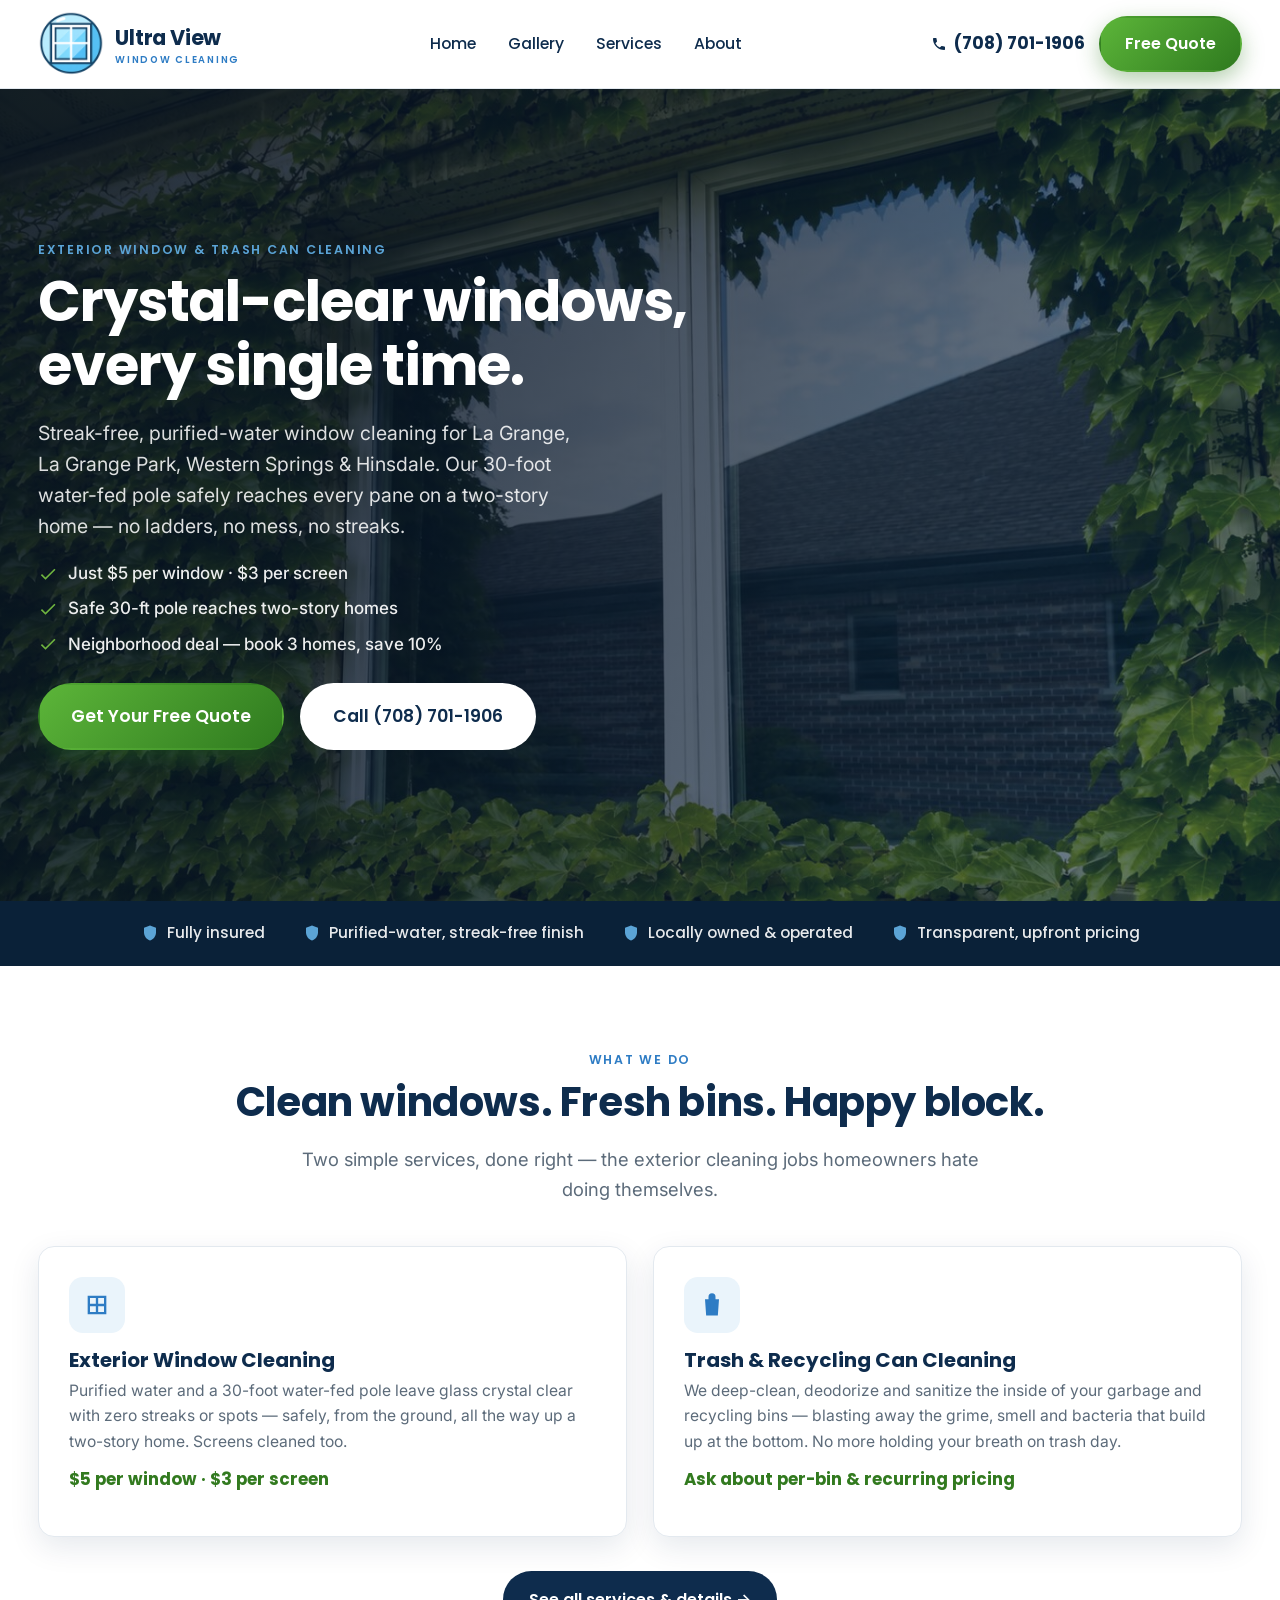
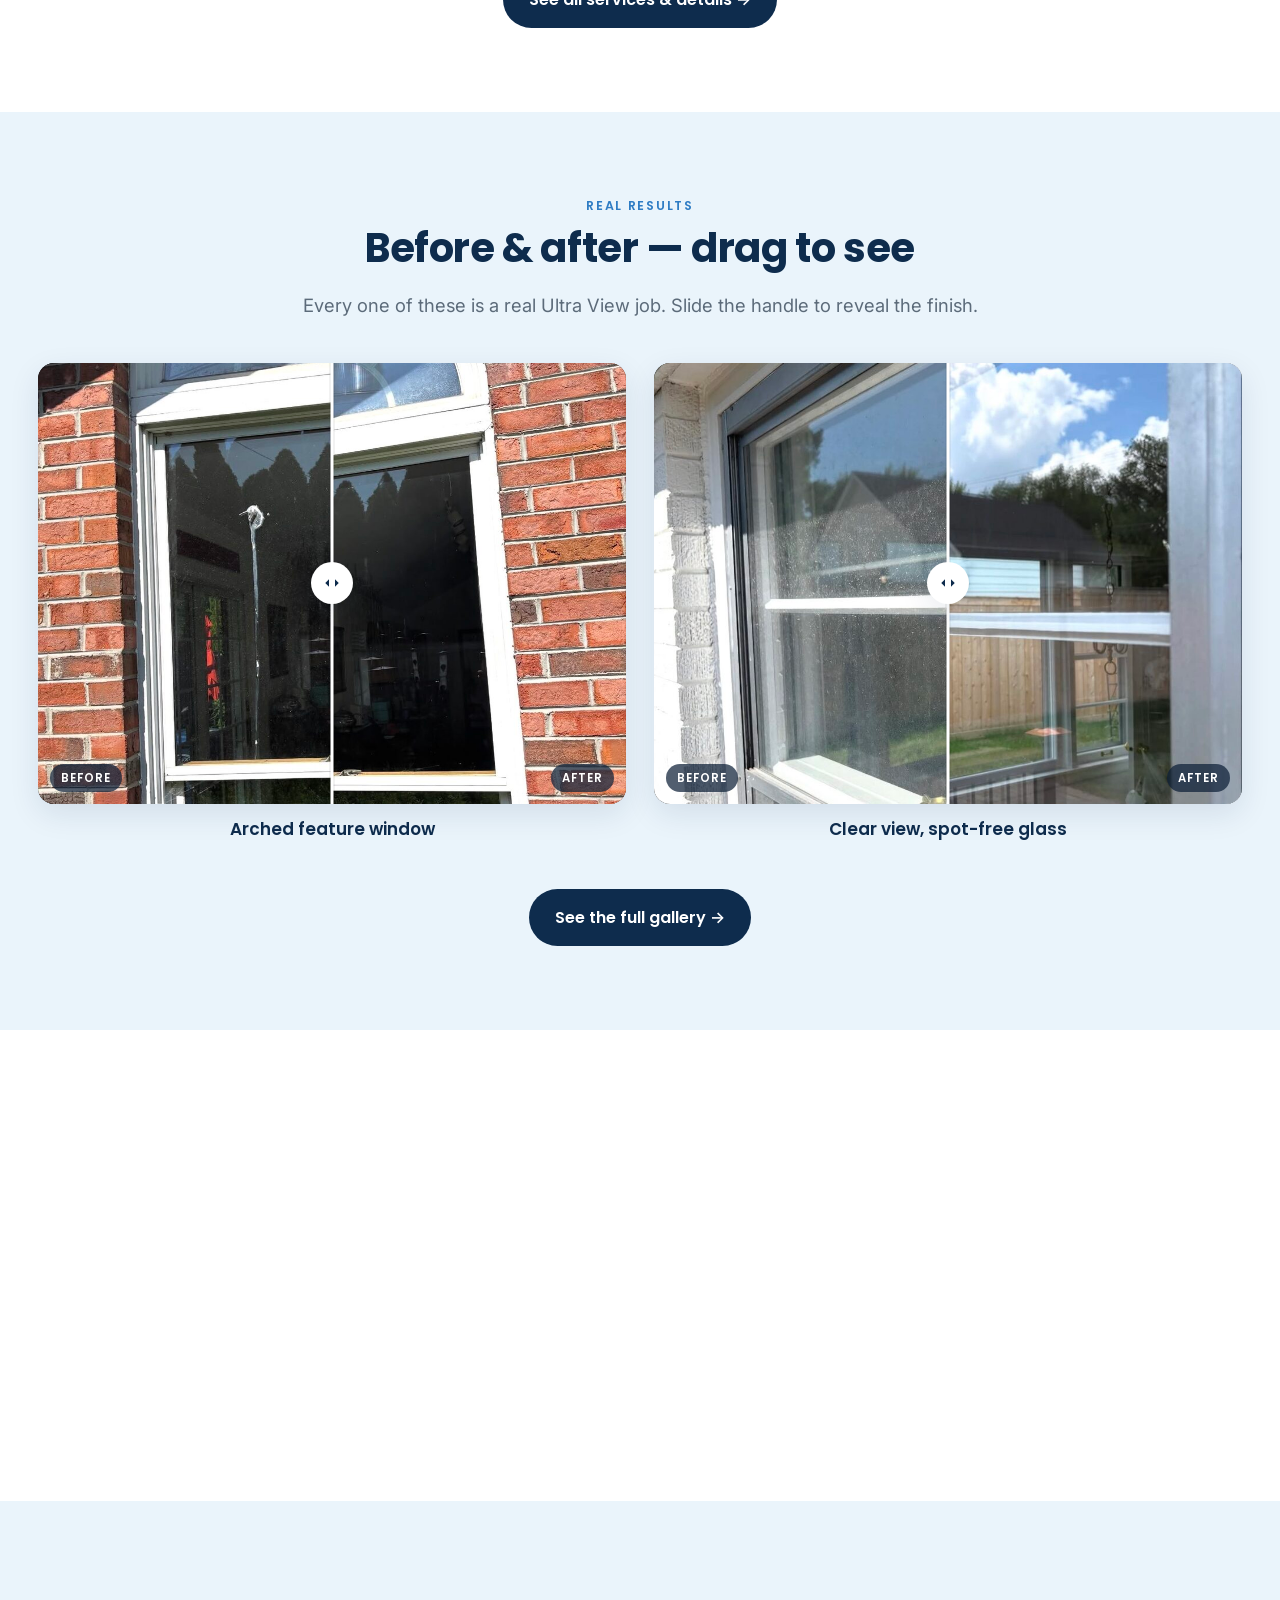
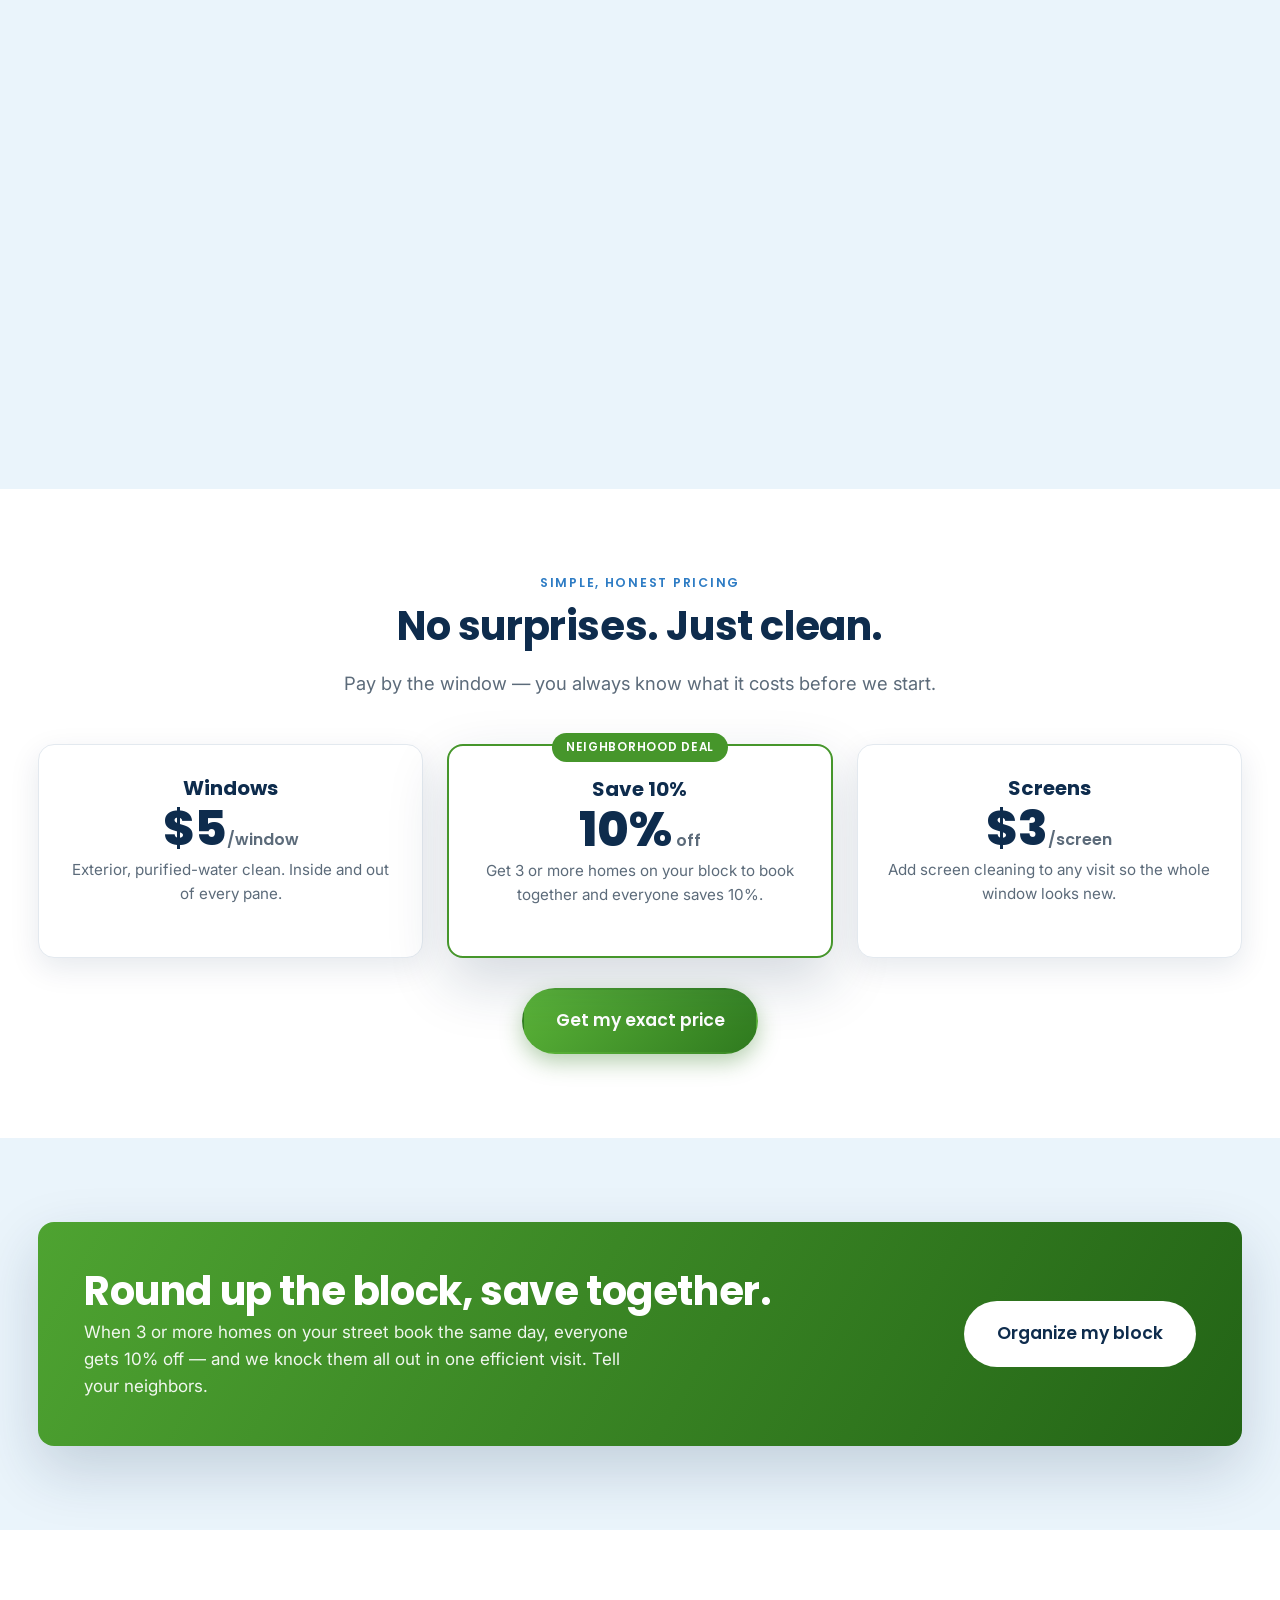
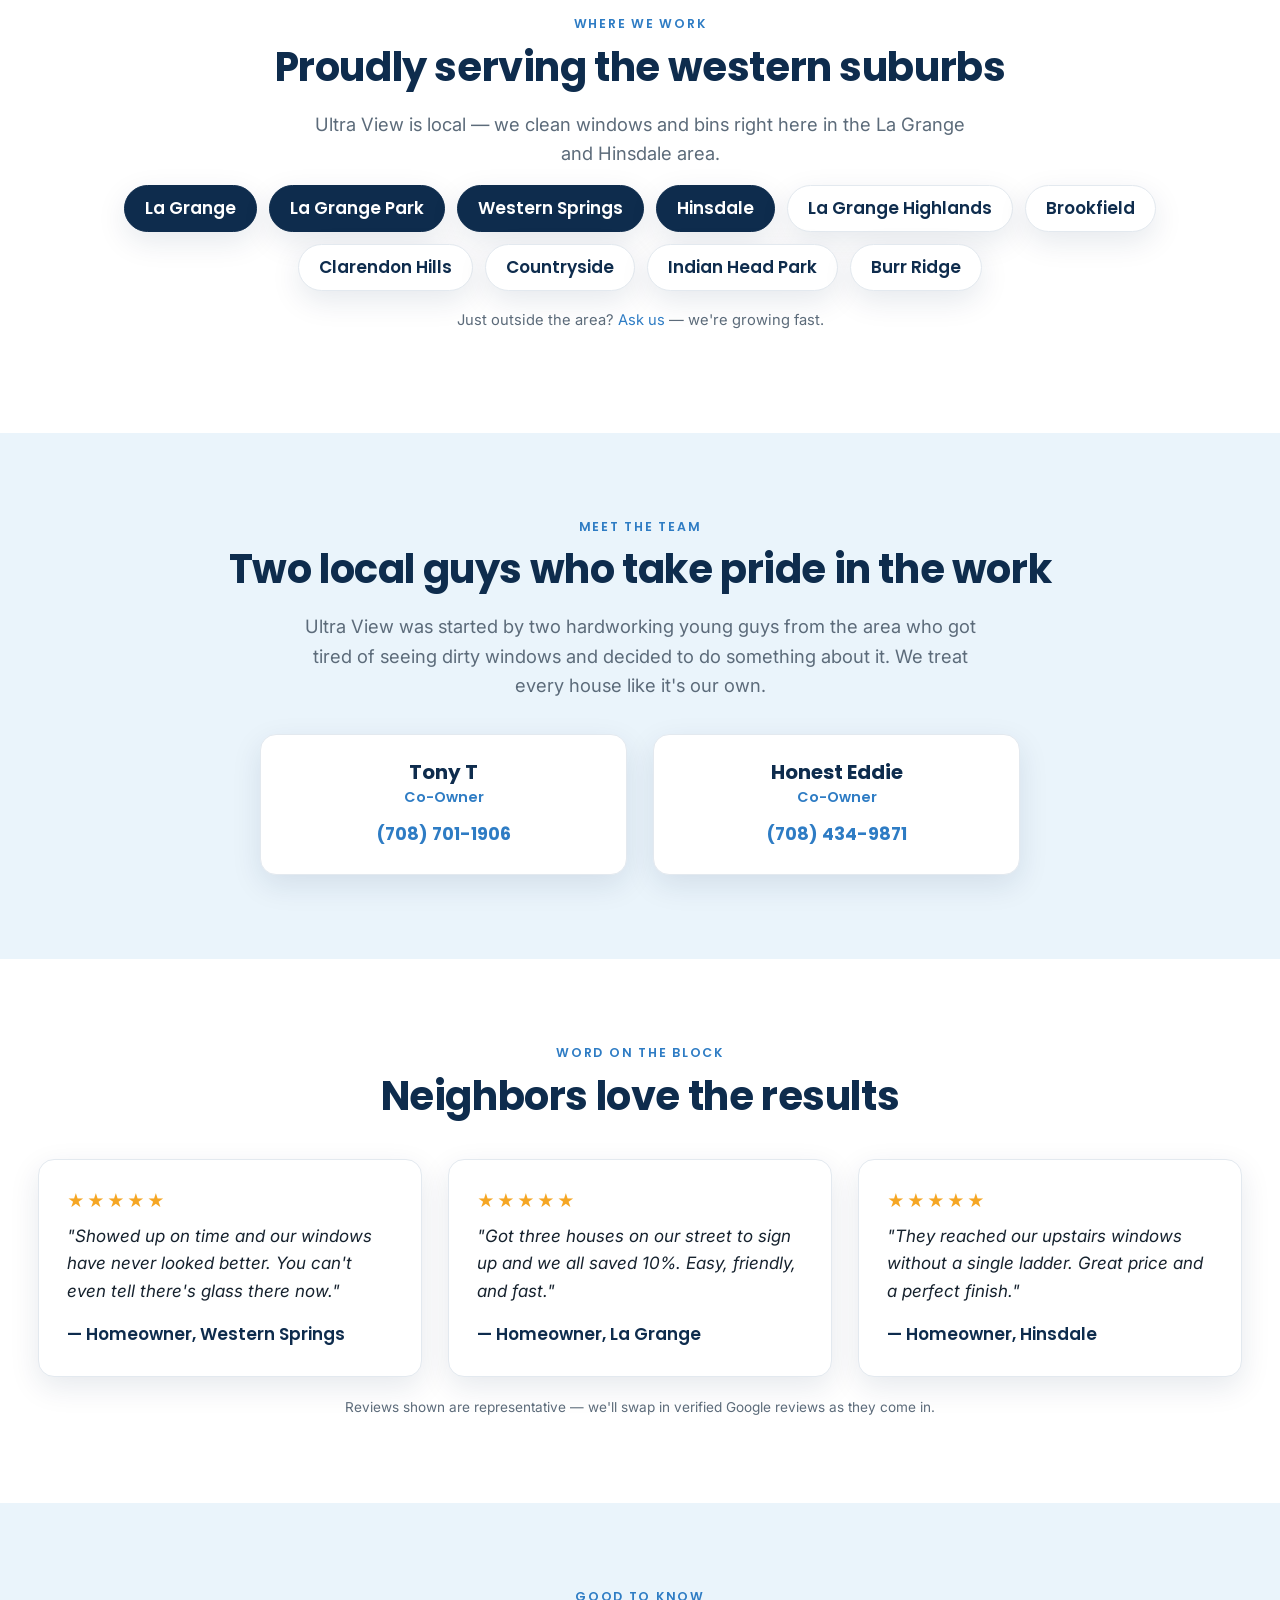
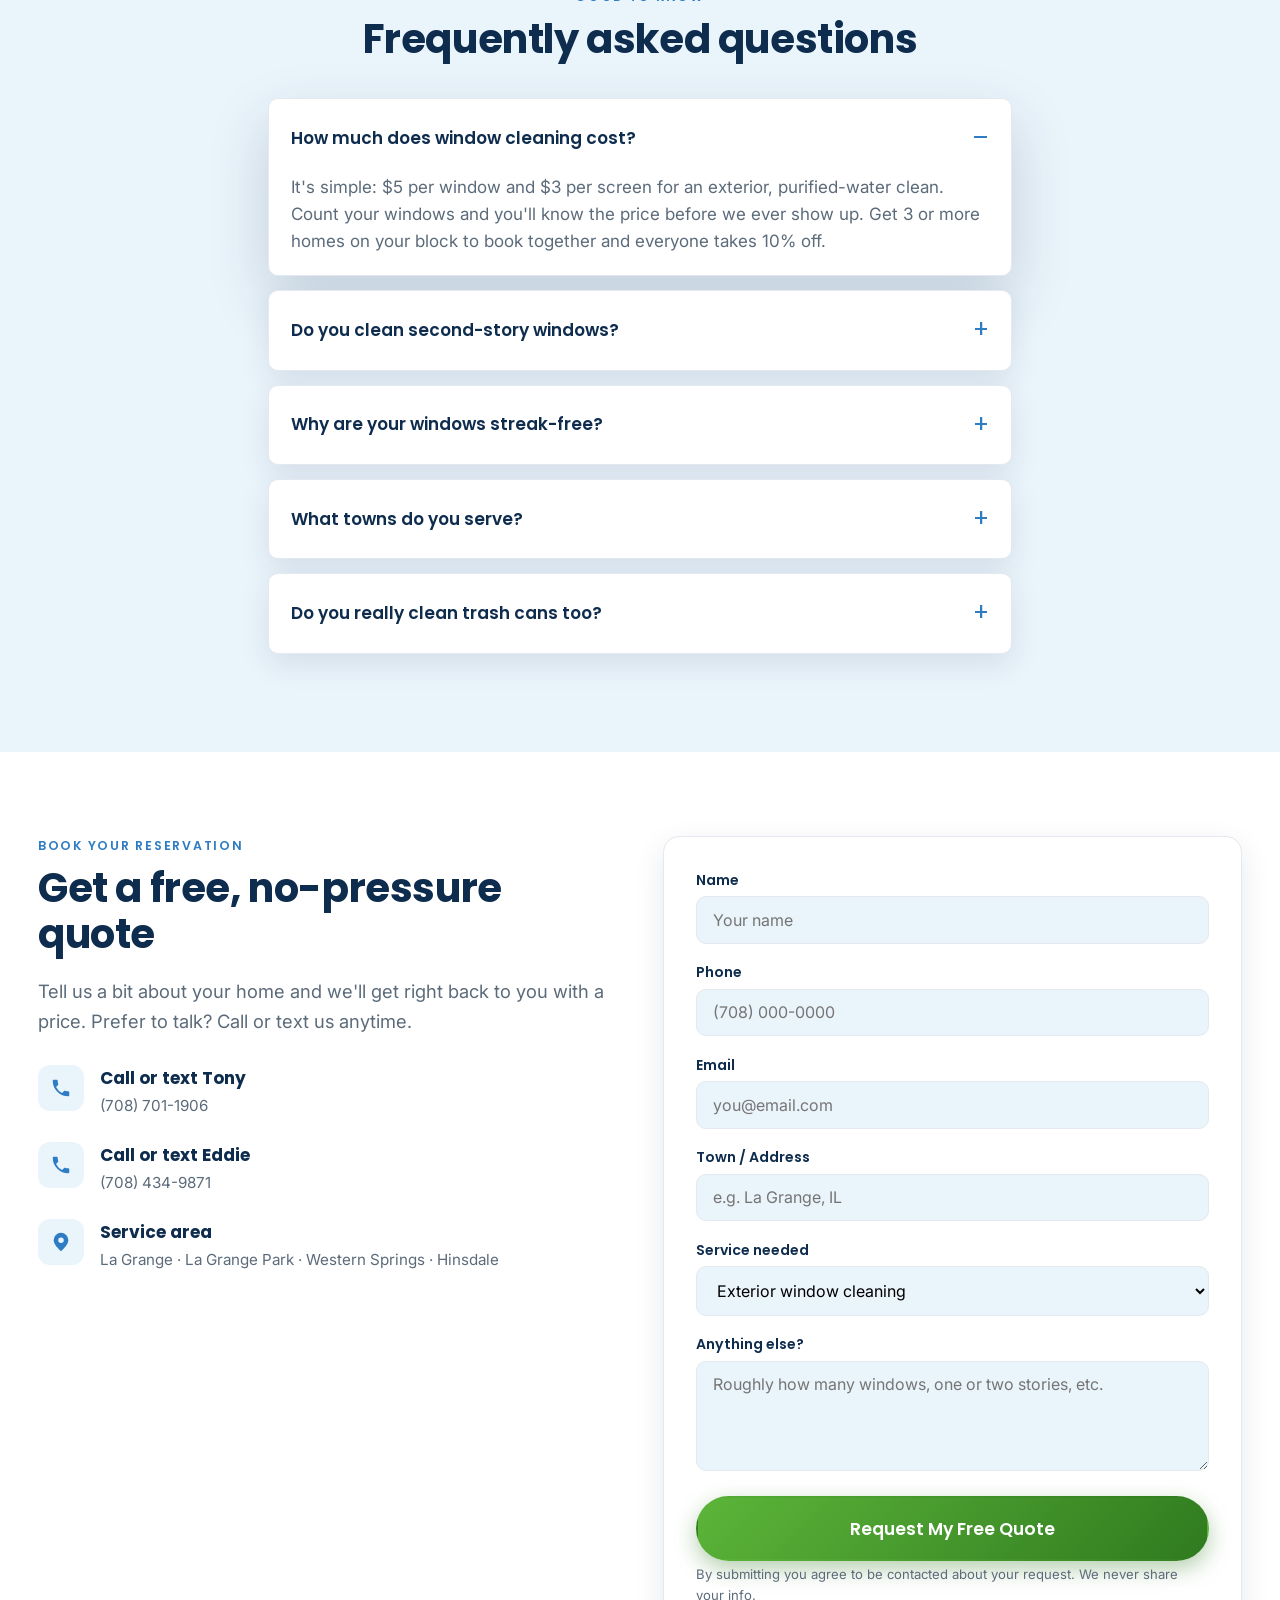
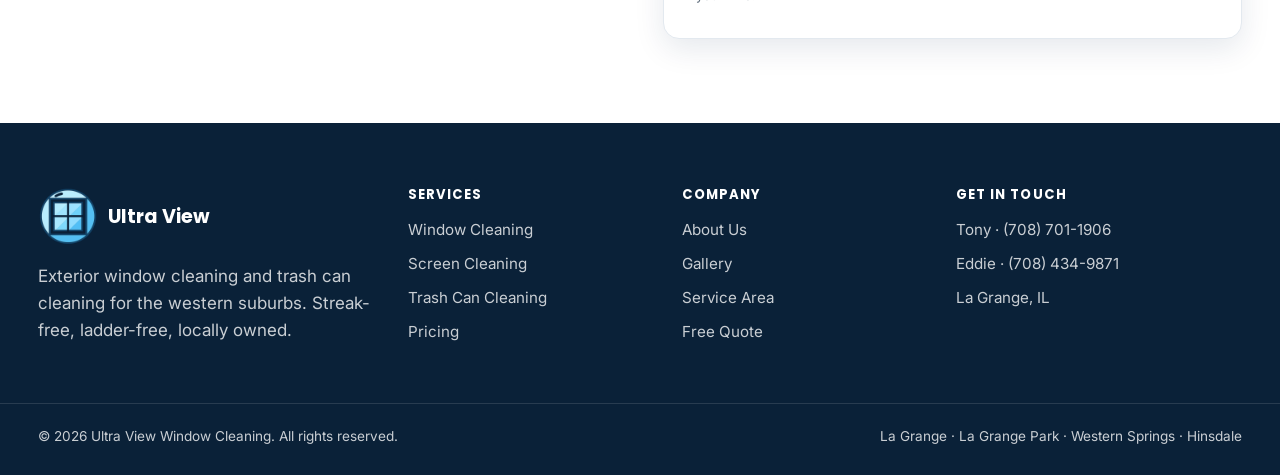
==== commit 44d762fc: "Update hero background + add OG/SMS share image" ====
--- a/index.html
+++ b/index.html
@@ -14,7 +14,9 @@
 <meta property="og:title" content="Ultra View Window Cleaning | Hinsdale, La Grange &amp; Western Springs, IL">
 <meta property="og:description" content="Streak-free exterior window cleaning and trash can cleaning across the western suburbs. $5 per window, $3 per screen. Book your free quote.">
 <meta property="og:url" content="https://ultraview.today/">
-<meta property="og:image" content="https://ultraview.today/action1.jpg">
+<meta property="og:image" content="https://ultraview.today/og.jpg">
+<meta name="twitter:card" content="summary_large_image">
+<meta name="twitter:image" content="https://ultraview.today/og.jpg">
 <meta property="og:site_name" content="Ultra View Window Cleaning">
 
 <link rel="icon" href="logo.png">
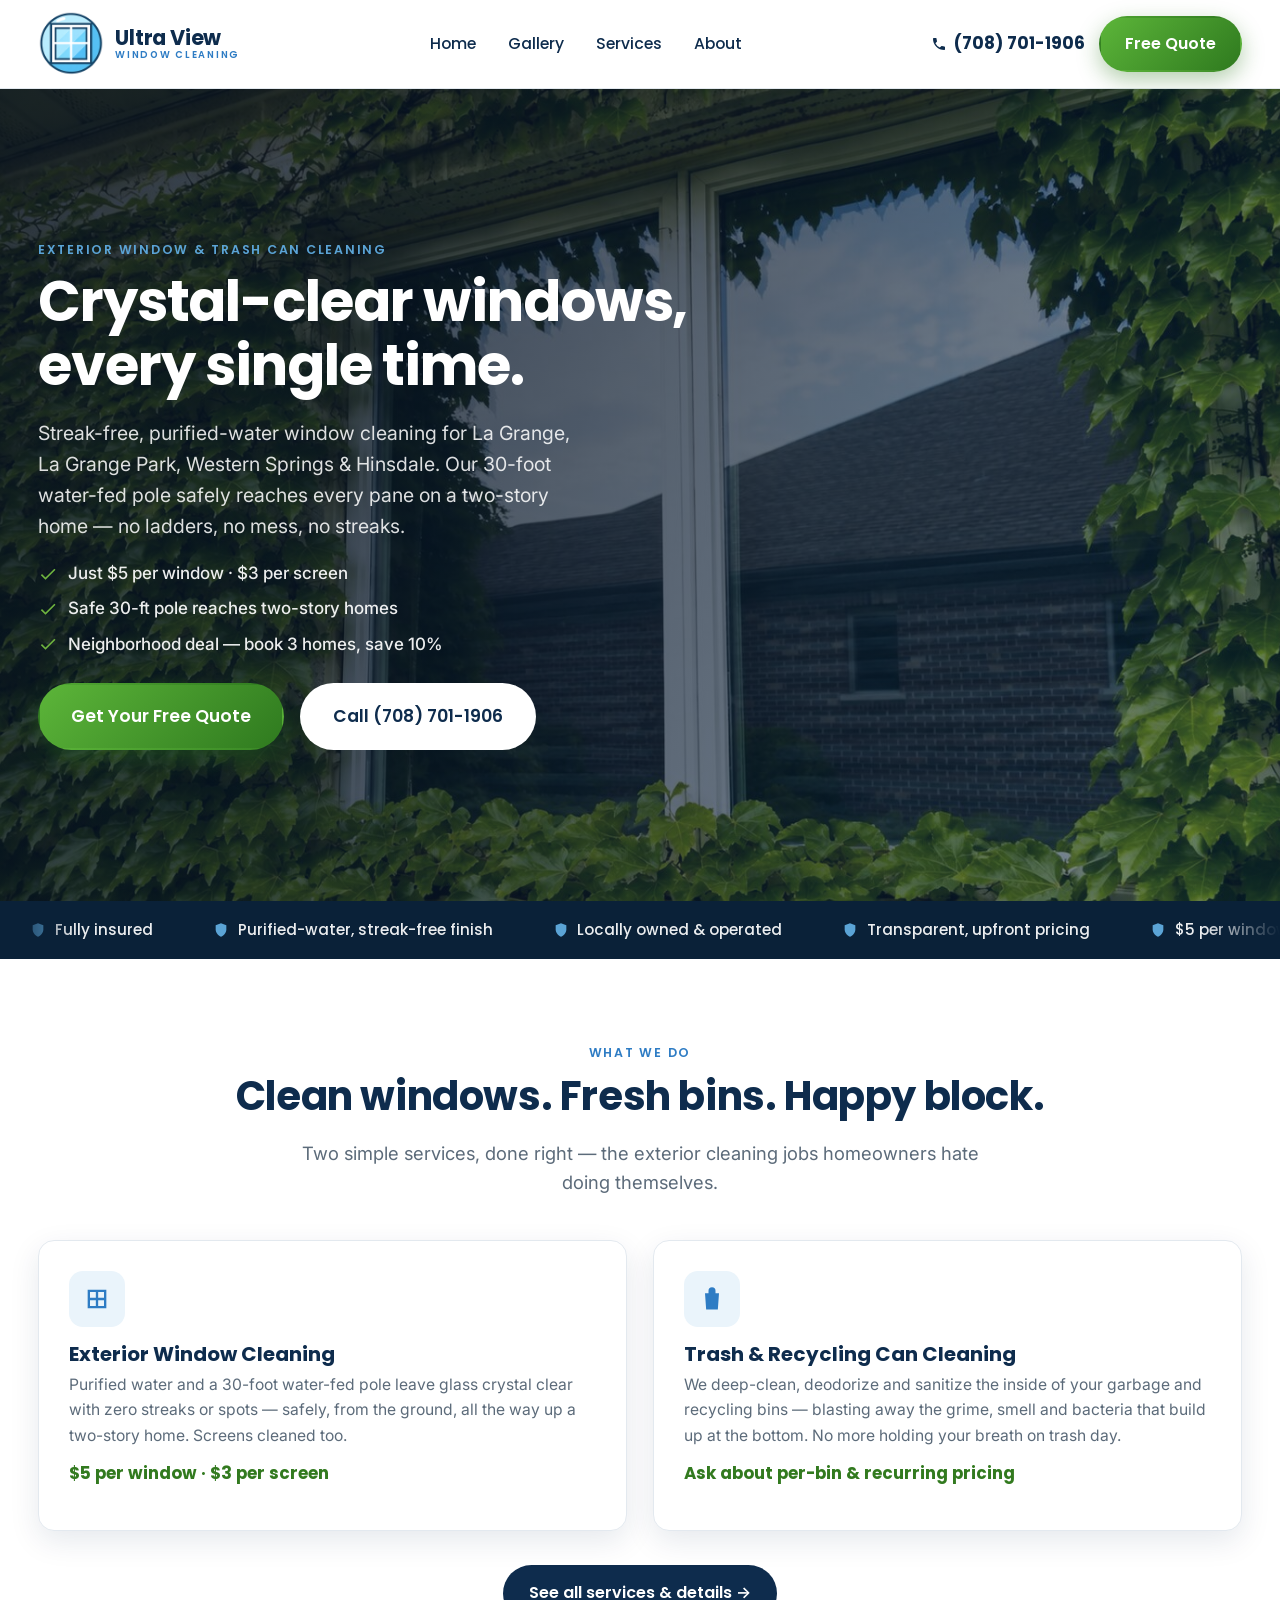
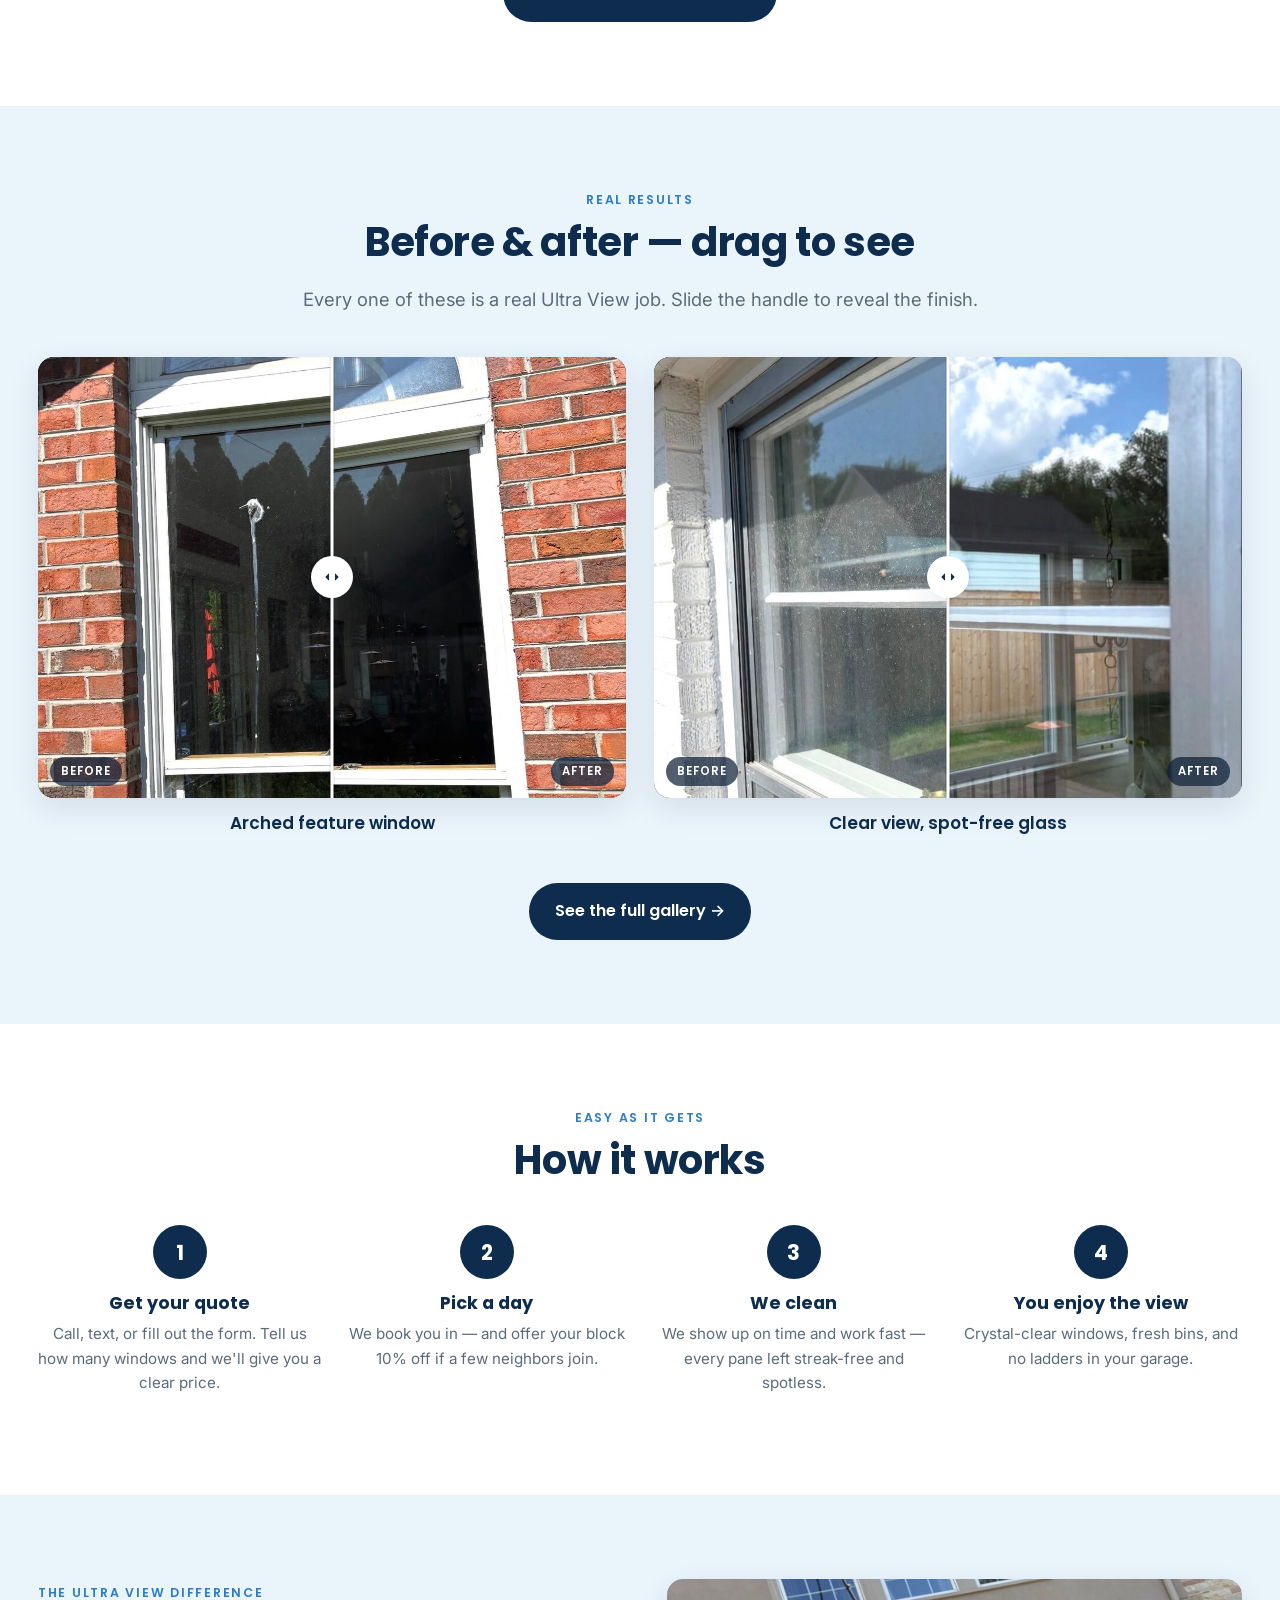
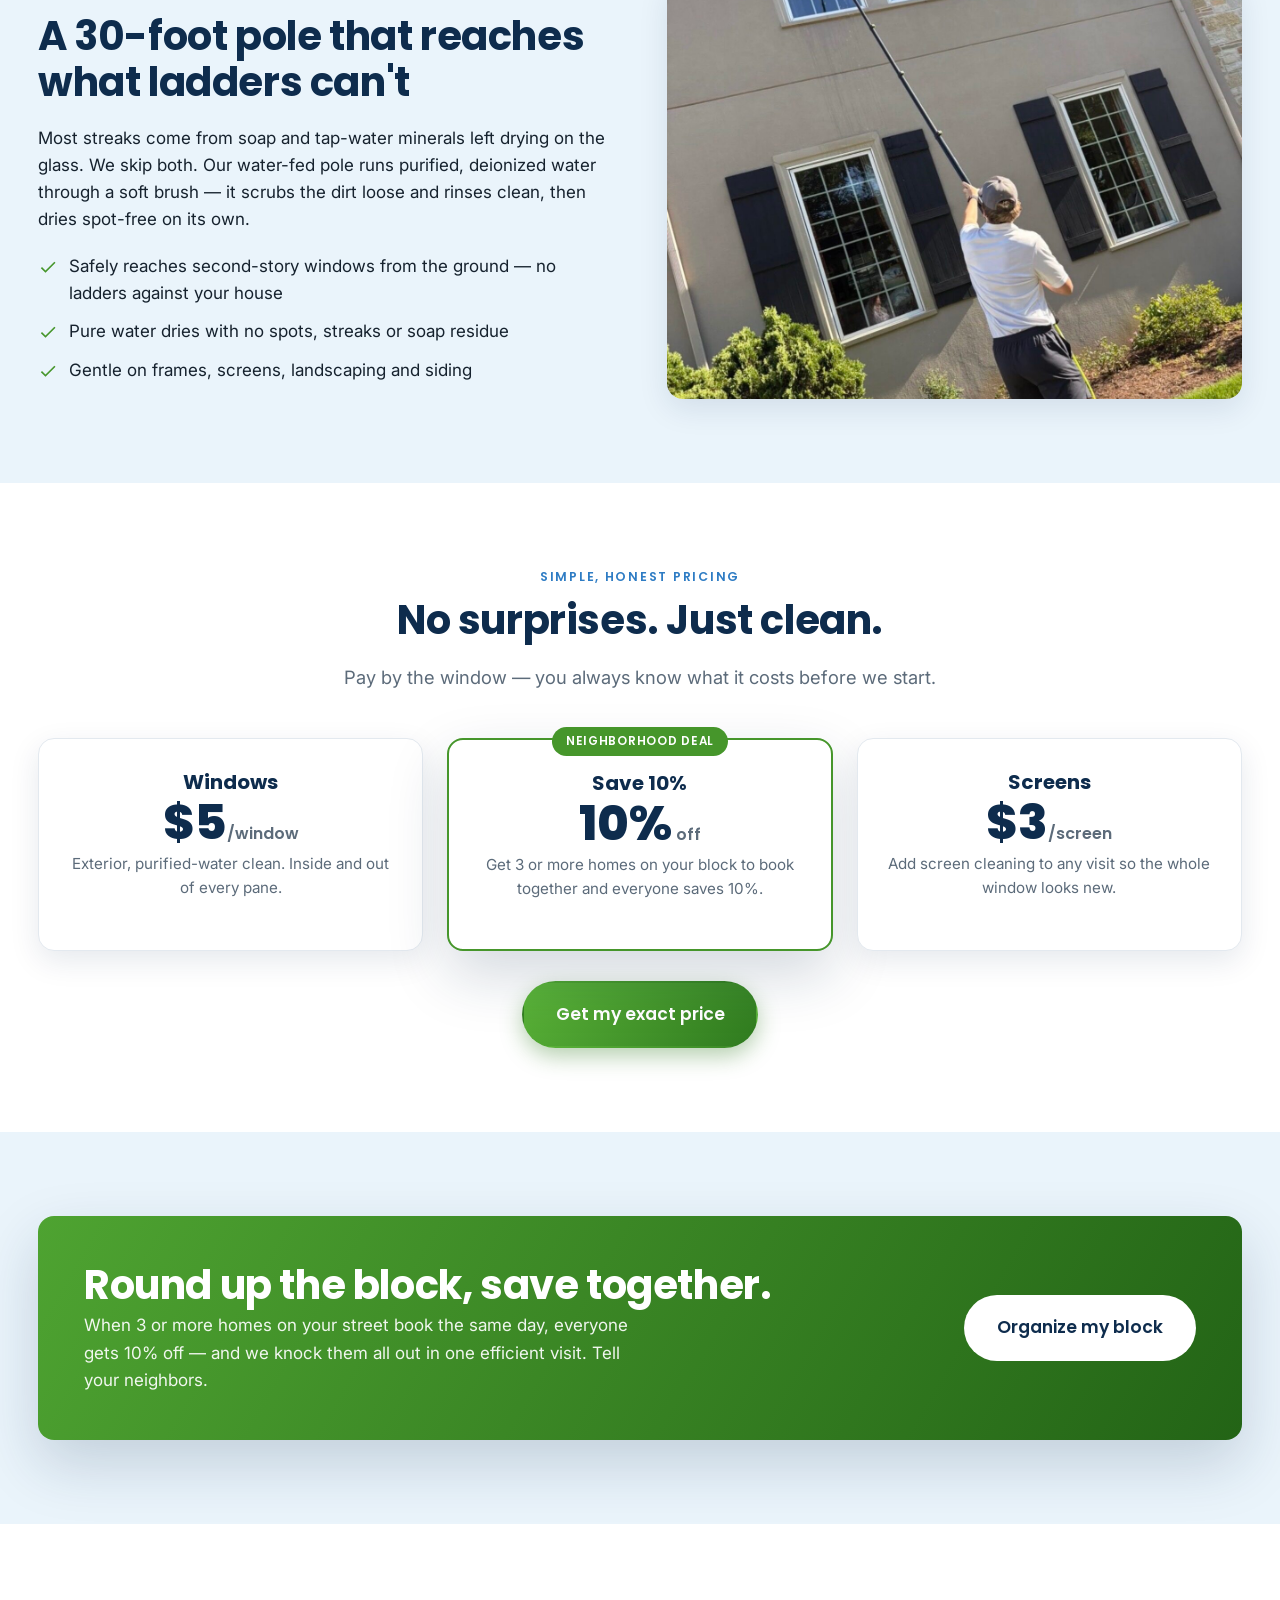
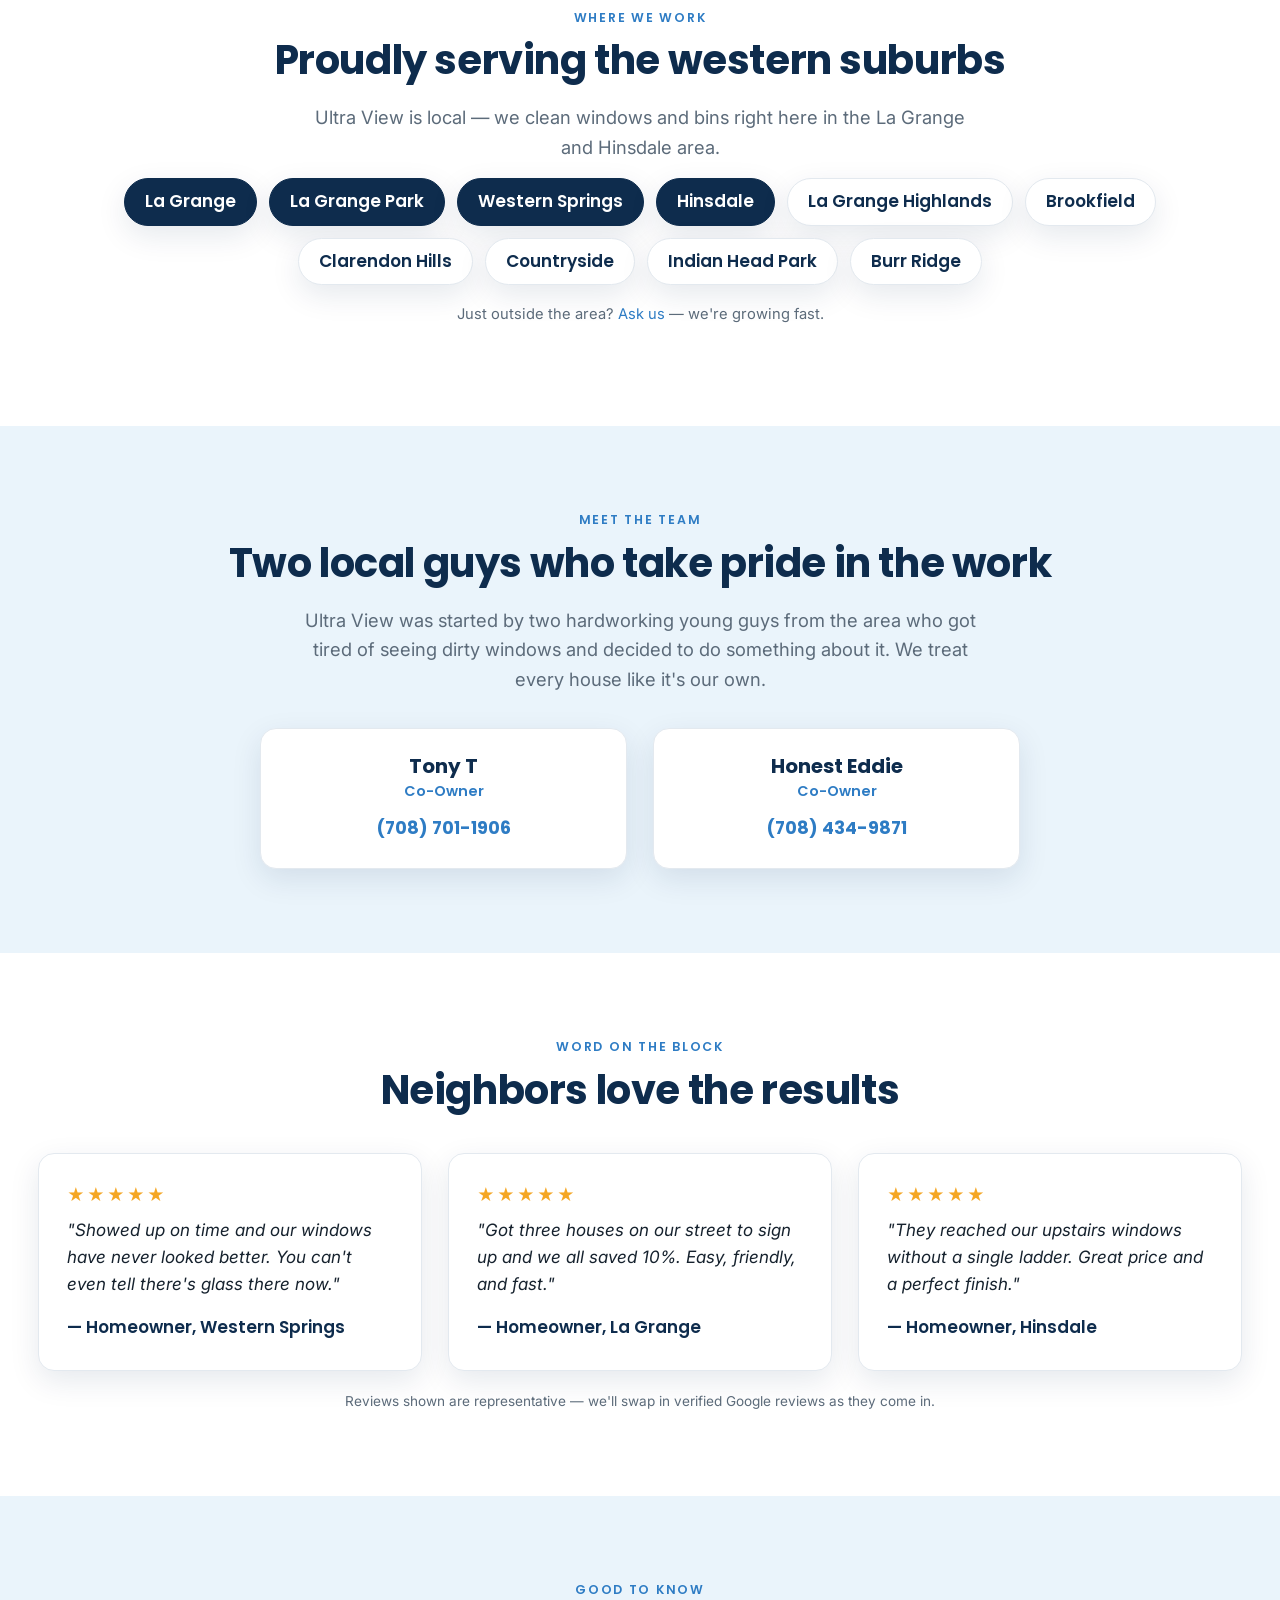
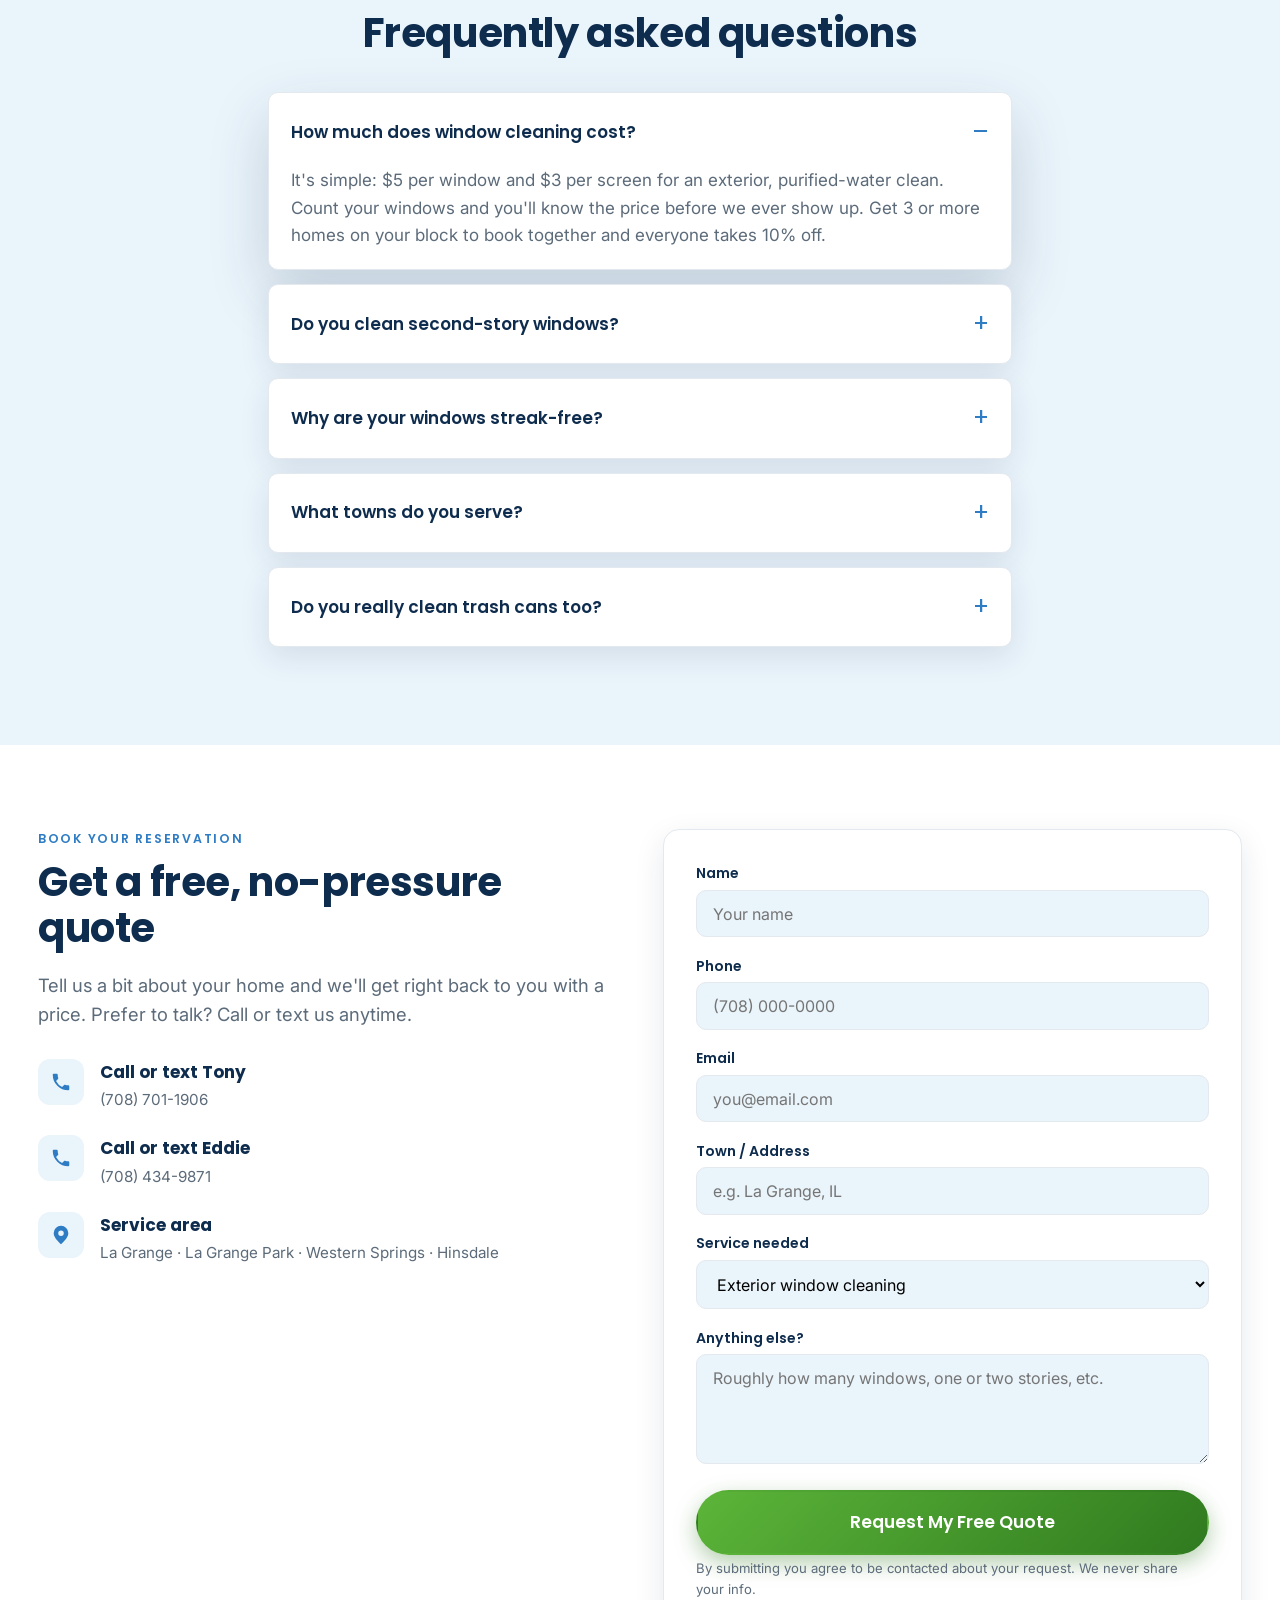
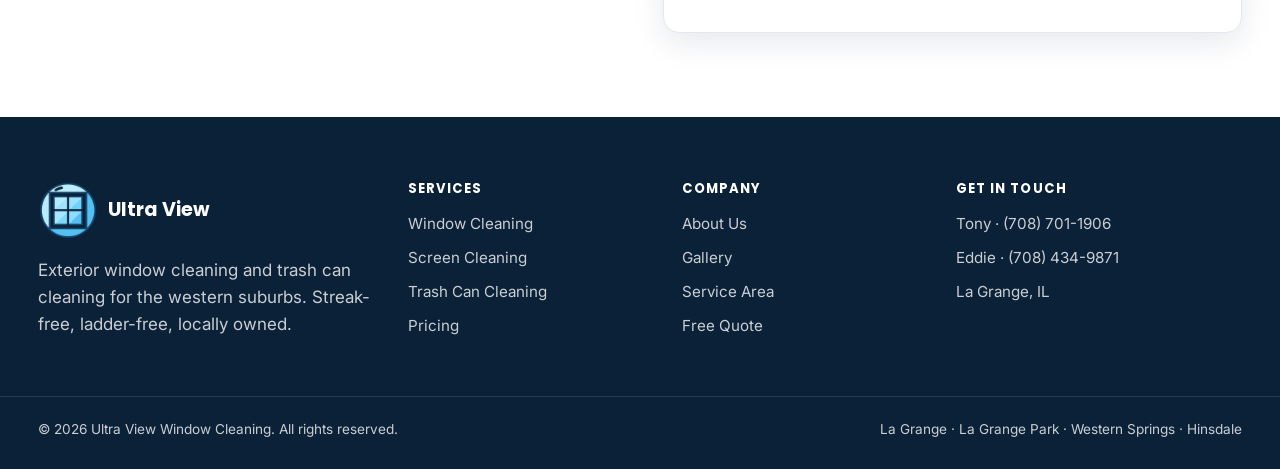
==== commit 5cfc4fdf: "Mobile cleanup: marquee trust bar, lighter hero tint, simplified mobile header" ====
--- a/index.html
+++ b/index.html
@@ -106,13 +106,23 @@
   </div>
 </section>
 
-<!-- ============ TRUST BAR ============ -->
+<!-- ============ TRUST BAR (scrolling marquee) ============ -->
 <div class="trust">
-  <div class="wrap trust-row">
-    <span><svg width="18" height="18" viewBox="0 0 24 24" fill="currentColor"><path d="M12 2 4 5v6c0 5 3.4 9.7 8 11 4.6-1.3 8-6 8-11V5z"/></svg> Fully insured</span>
-    <span><svg width="18" height="18" viewBox="0 0 24 24" fill="currentColor"><path d="M12 2 4 5v6c0 5 3.4 9.7 8 11 4.6-1.3 8-6 8-11V5z"/></svg> Purified-water, streak-free finish</span>
-    <span><svg width="18" height="18" viewBox="0 0 24 24" fill="currentColor"><path d="M12 2 4 5v6c0 5 3.4 9.7 8 11 4.6-1.3 8-6 8-11V5z"/></svg> Locally owned &amp; operated</span>
-    <span><svg width="18" height="18" viewBox="0 0 24 24" fill="currentColor"><path d="M12 2 4 5v6c0 5 3.4 9.7 8 11 4.6-1.3 8-6 8-11V5z"/></svg> Transparent, upfront pricing</span>
+  <div class="marquee">
+    <div class="marquee-track">
+      <span><svg width="16" height="16" viewBox="0 0 24 24" fill="currentColor"><path d="M12 2 4 5v6c0 5 3.4 9.7 8 11 4.6-1.3 8-6 8-11V5z"/></svg> Fully insured</span>
+      <span><svg width="16" height="16" viewBox="0 0 24 24" fill="currentColor"><path d="M12 2 4 5v6c0 5 3.4 9.7 8 11 4.6-1.3 8-6 8-11V5z"/></svg> Purified-water, streak-free finish</span>
+      <span><svg width="16" height="16" viewBox="0 0 24 24" fill="currentColor"><path d="M12 2 4 5v6c0 5 3.4 9.7 8 11 4.6-1.3 8-6 8-11V5z"/></svg> Locally owned &amp; operated</span>
+      <span><svg width="16" height="16" viewBox="0 0 24 24" fill="currentColor"><path d="M12 2 4 5v6c0 5 3.4 9.7 8 11 4.6-1.3 8-6 8-11V5z"/></svg> Transparent, upfront pricing</span>
+      <span><svg width="16" height="16" viewBox="0 0 24 24" fill="currentColor"><path d="M12 2 4 5v6c0 5 3.4 9.7 8 11 4.6-1.3 8-6 8-11V5z"/></svg> $5 per window &middot; $3 per screen</span>
+      <span><svg width="16" height="16" viewBox="0 0 24 24" fill="currentColor"><path d="M12 2 4 5v6c0 5 3.4 9.7 8 11 4.6-1.3 8-6 8-11V5z"/></svg> No ladders &mdash; safe 30-ft reach</span>
+      <span aria-hidden="true"><svg width="16" height="16" viewBox="0 0 24 24" fill="currentColor"><path d="M12 2 4 5v6c0 5 3.4 9.7 8 11 4.6-1.3 8-6 8-11V5z"/></svg> Fully insured</span>
+      <span aria-hidden="true"><svg width="16" height="16" viewBox="0 0 24 24" fill="currentColor"><path d="M12 2 4 5v6c0 5 3.4 9.7 8 11 4.6-1.3 8-6 8-11V5z"/></svg> Purified-water, streak-free finish</span>
+      <span aria-hidden="true"><svg width="16" height="16" viewBox="0 0 24 24" fill="currentColor"><path d="M12 2 4 5v6c0 5 3.4 9.7 8 11 4.6-1.3 8-6 8-11V5z"/></svg> Locally owned &amp; operated</span>
+      <span aria-hidden="true"><svg width="16" height="16" viewBox="0 0 24 24" fill="currentColor"><path d="M12 2 4 5v6c0 5 3.4 9.7 8 11 4.6-1.3 8-6 8-11V5z"/></svg> Transparent, upfront pricing</span>
+      <span aria-hidden="true"><svg width="16" height="16" viewBox="0 0 24 24" fill="currentColor"><path d="M12 2 4 5v6c0 5 3.4 9.7 8 11 4.6-1.3 8-6 8-11V5z"/></svg> $5 per window &middot; $3 per screen</span>
+      <span aria-hidden="true"><svg width="16" height="16" viewBox="0 0 24 24" fill="currentColor"><path d="M12 2 4 5v6c0 5 3.4 9.7 8 11 4.6-1.3 8-6 8-11V5z"/></svg> No ladders &mdash; safe 30-ft reach</span>
+    </div>
   </div>
 </div>
 
--- a/style.css
+++ b/style.css
@@ -72,8 +72,9 @@
 .brand{display:flex;align-items:center;gap:.7rem;font-family:var(--display);
   font-weight:700;font-size:1.3rem;color:var(--navy);letter-spacing:-.01em}
 .brand img{width:66px;height:66px;object-fit:contain}
+.brand span{white-space:nowrap;line-height:1.1}
 .brand span small{display:block;font-size:.6rem;letter-spacing:.18em;
-  text-transform:uppercase;color:var(--blue);font-weight:600;margin-top:-2px}
+  text-transform:uppercase;color:var(--blue);font-weight:600;margin-top:0}
 .nav-links{display:flex;align-items:center;gap:2rem;list-style:none;margin:0;padding:0}
 .nav-links a{font-family:var(--display);font-weight:500;color:var(--navy);font-size:.98rem}
 .nav-links a:hover{color:var(--blue)}
@@ -92,7 +93,7 @@
 /* Full-bleed photo hero (home) */
 .hero--photo{padding:0;background-size:cover;background-position:center 28%;background-repeat:no-repeat}
 .hero--photo::after{content:"";position:absolute;inset:0;z-index:0;
-  background:linear-gradient(110deg,rgba(7,19,34,.90) 0%,rgba(8,24,44,.74) 46%,rgba(10,40,70,.55) 100%)}
+  background:linear-gradient(110deg,rgba(7,19,34,.85) 0%,rgba(8,24,44,.69) 46%,rgba(10,40,70,.50) 100%)}
 /* size the hero to one screen and vertically center the content */
 .hero--photo .wrap{position:relative;z-index:1;min-height:calc(100vh - 88px);
   display:flex;align-items:center}
@@ -120,13 +121,20 @@
   background:radial-gradient(circle,rgba(91,164,214,.55),transparent 70%);
   top:-160px;right:-120px;pointer-events:none}
 
-/* ---------- Trust bar ---------- */
-.trust{background:var(--navy-deep);color:#fff;padding:0}
-.trust-row{display:flex;flex-wrap:wrap;justify-content:center;gap:14px 38px;
-  padding:20px 0;align-items:center}
-.trust-row span{display:inline-flex;align-items:center;gap:.5rem;
-  font-family:var(--display);font-weight:500;font-size:.96rem;color:rgba(255,255,255,.9)}
-.trust-row svg{color:var(--blue-light)}
+/* ---------- Trust bar (scrolling marquee) ---------- */
+.trust{background:var(--navy-deep);color:#fff;padding:0;overflow:hidden}
+.marquee{overflow:hidden;width:100%;
+  -webkit-mask-image:linear-gradient(90deg,transparent,#000 6%,#000 94%,transparent);
+  mask-image:linear-gradient(90deg,transparent,#000 6%,#000 94%,transparent)}
+.marquee-track{display:flex;width:max-content;align-items:center;
+  animation:marquee 30s linear infinite}
+.marquee:hover .marquee-track{animation-play-state:paused}
+.marquee-track span{display:inline-flex;align-items:center;gap:.55rem;
+  padding:17px 30px;white-space:nowrap;font-family:var(--display);font-weight:500;
+  font-size:.95rem;color:rgba(255,255,255,.92)}
+.marquee-track svg{color:var(--blue-light);flex:0 0 auto}
+@keyframes marquee{from{transform:translateX(0)}to{transform:translateX(-50%)}}
+@media(max-width:680px){.marquee-track{animation-duration:20s}.marquee-track span{padding:15px 22px;font-size:.9rem}}
 
 /* ---------- Cards / services ---------- */
 .grid{display:grid;gap:26px}
@@ -348,11 +356,17 @@
   .masonry{columns:2}
 }
 @media(max-width:680px){
-  section{padding:60px 0}
-  .nav-links,.nav-cta .nav-phone{display:none}
-  .nav-toggle{display:block}
-  .nav-links.open{display:flex;position:absolute;top:74px;left:0;right:0;flex-direction:column;
-    background:#fff;padding:18px 22px;gap:1rem;border-bottom:1px solid var(--line);box-shadow:var(--shadow)}
+  section{padding:56px 0}
+  .nav{height:72px}
+  .brand{gap:.55rem;font-size:1.4rem}
+  .brand img{width:54px;height:54px}
+  .brand span small{font-size:.58rem;letter-spacing:.16em}
+  .nav-links,.nav-cta{display:none}            /* remove Free Quote + phone from mobile header */
+  .nav-toggle{display:block;margin-right:-4px}
+  .nav-links.open{display:flex;position:absolute;top:72px;left:0;right:0;flex-direction:column;
+    background:#fff;padding:18px 22px;gap:1.1rem;border-bottom:1px solid var(--line);box-shadow:var(--shadow)}
+  .nav-links.open a{font-size:1.05rem}
+  .hero--photo .wrap{min-height:calc(100svh - 136px)}
   .grid-2,.grid-3,.grid-4,.price-grid,.steps,.ba-grid,.owners,.footer-grid{grid-template-columns:1fr}
   .masonry{columns:1}
   .deal{padding:30px;text-align:center;justify-content:center}
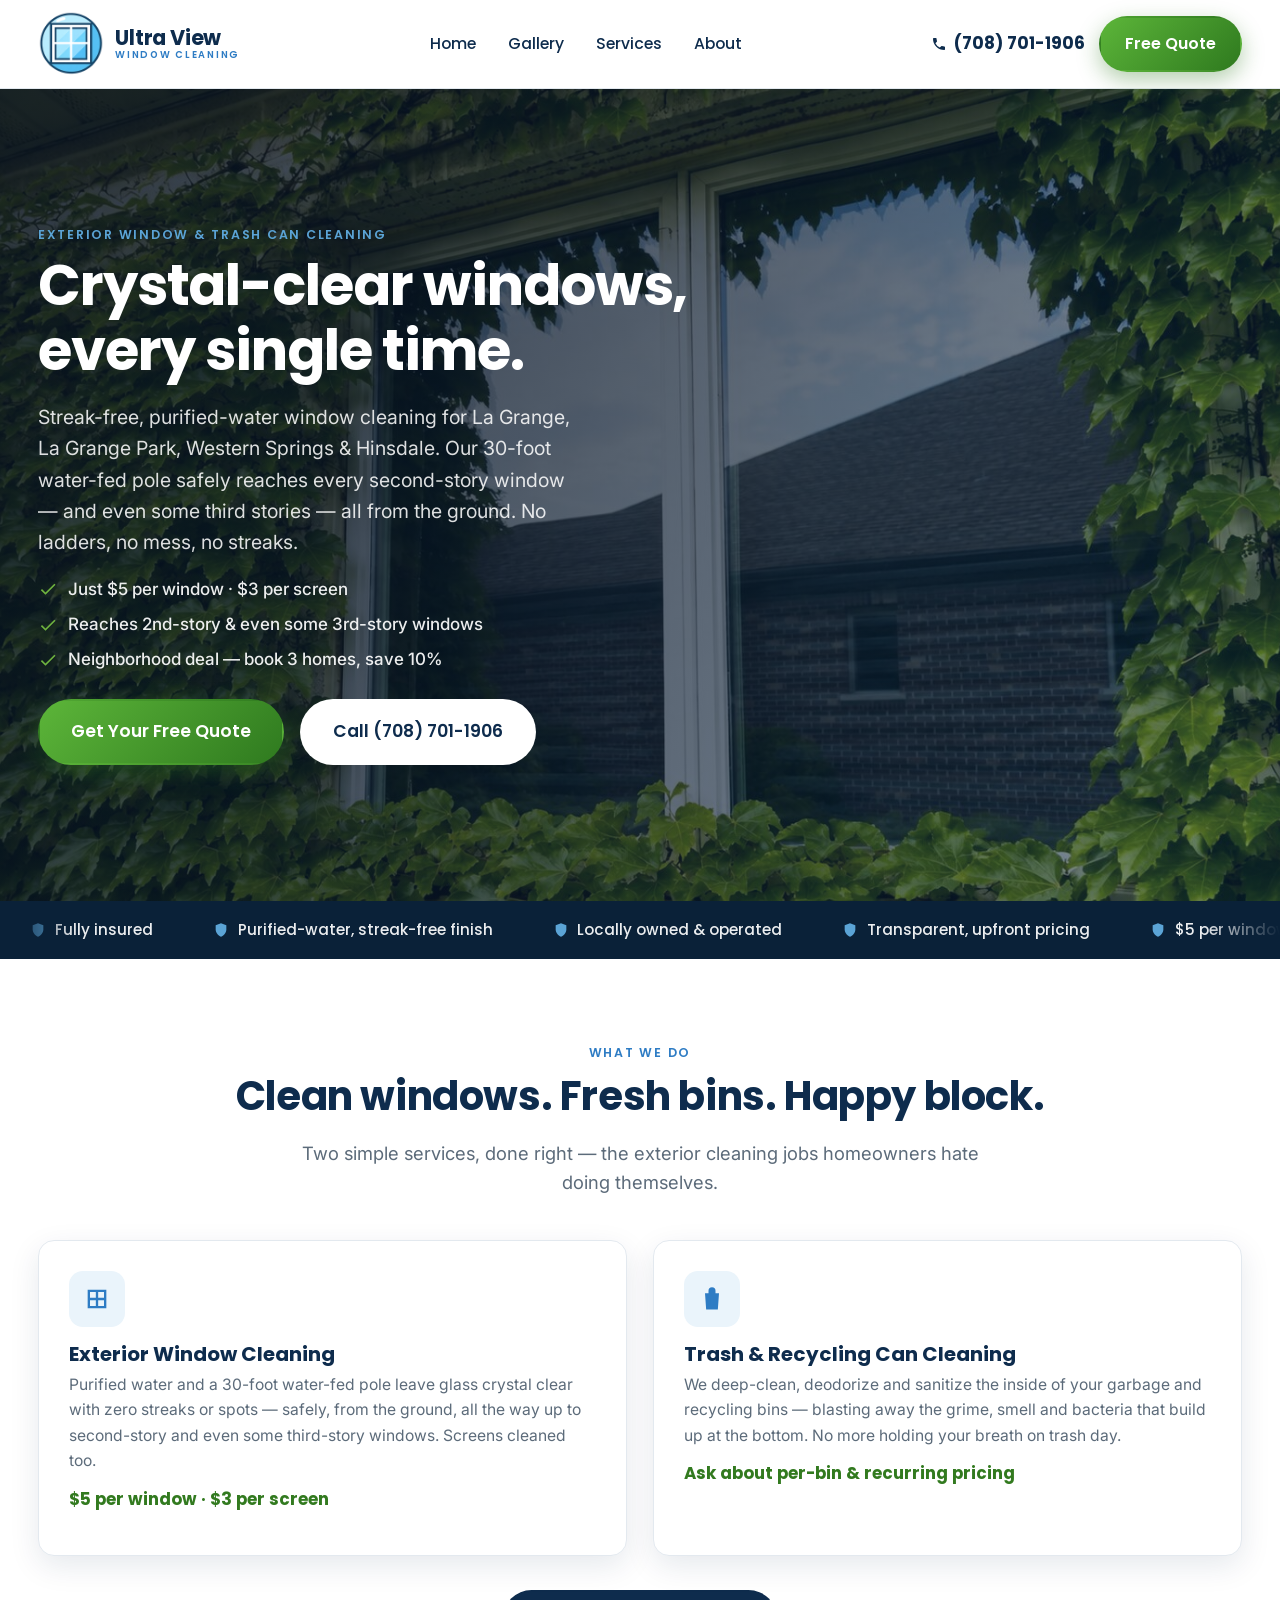
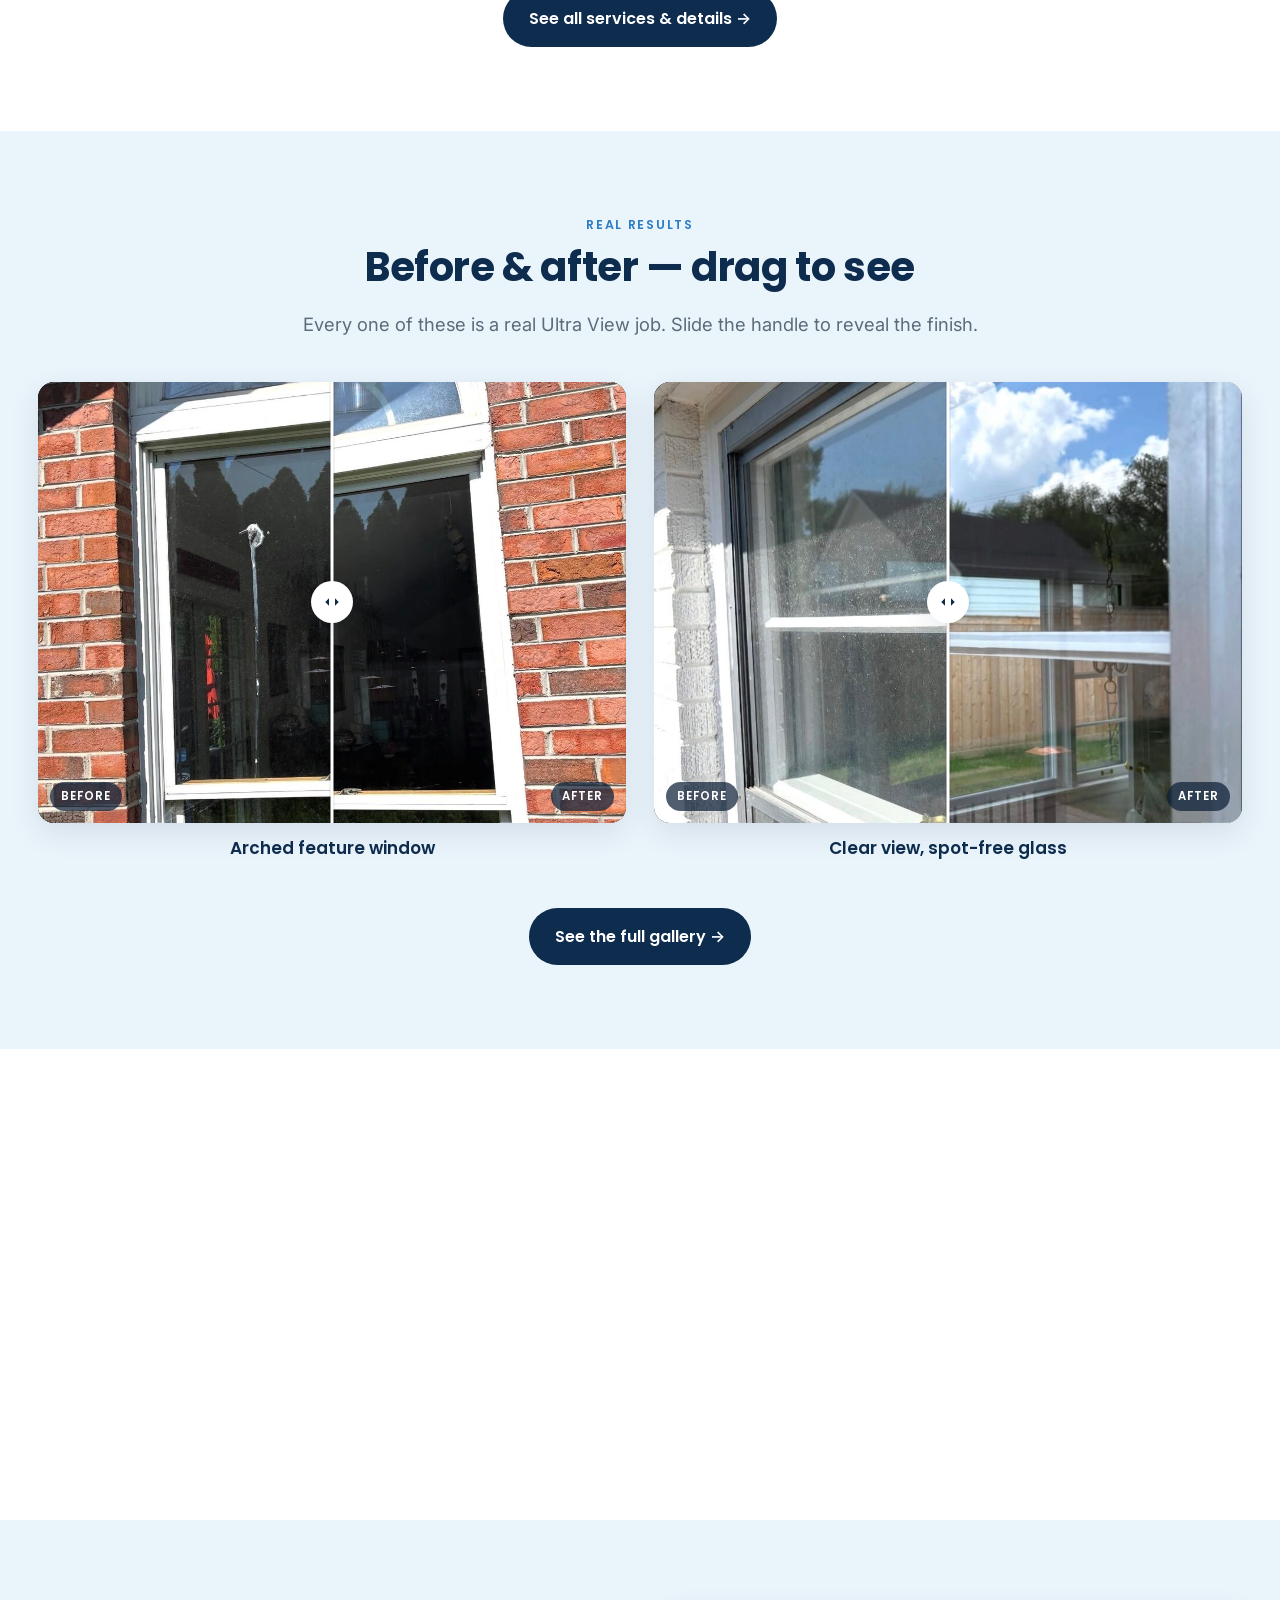
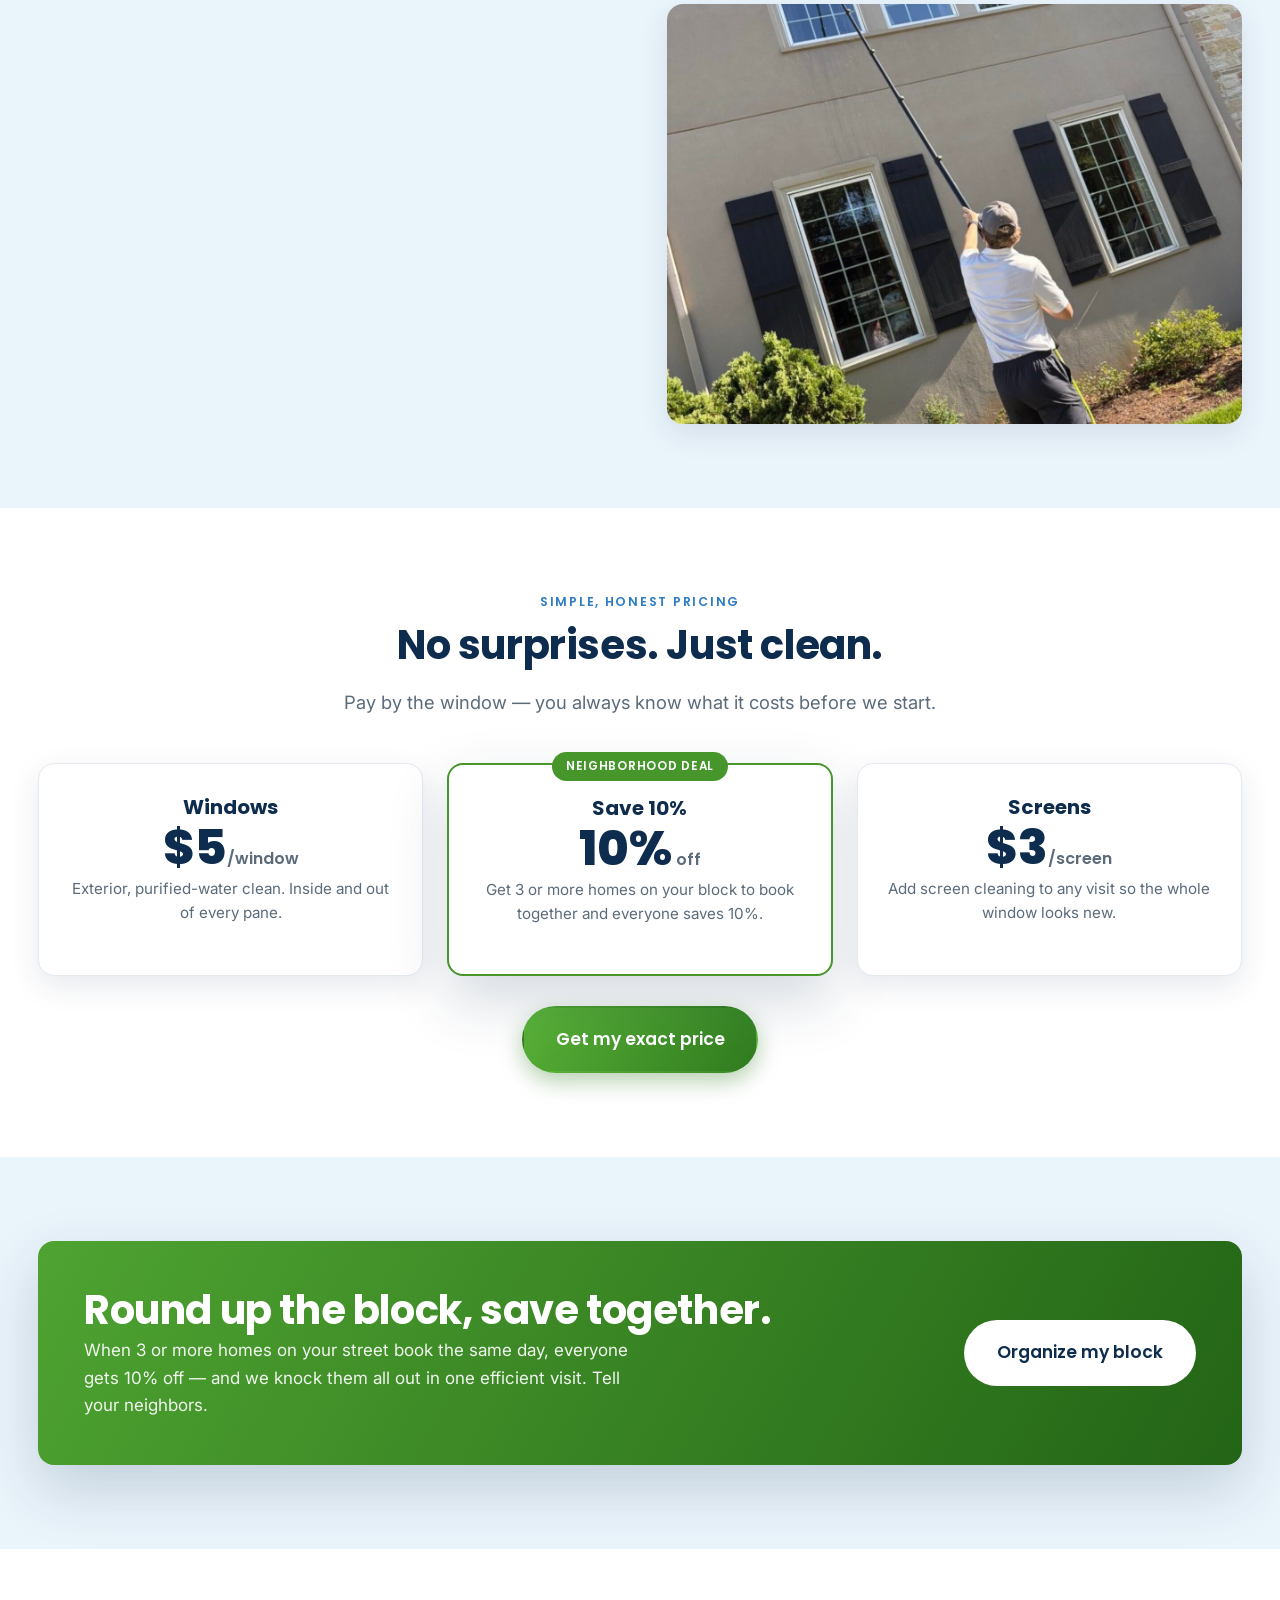
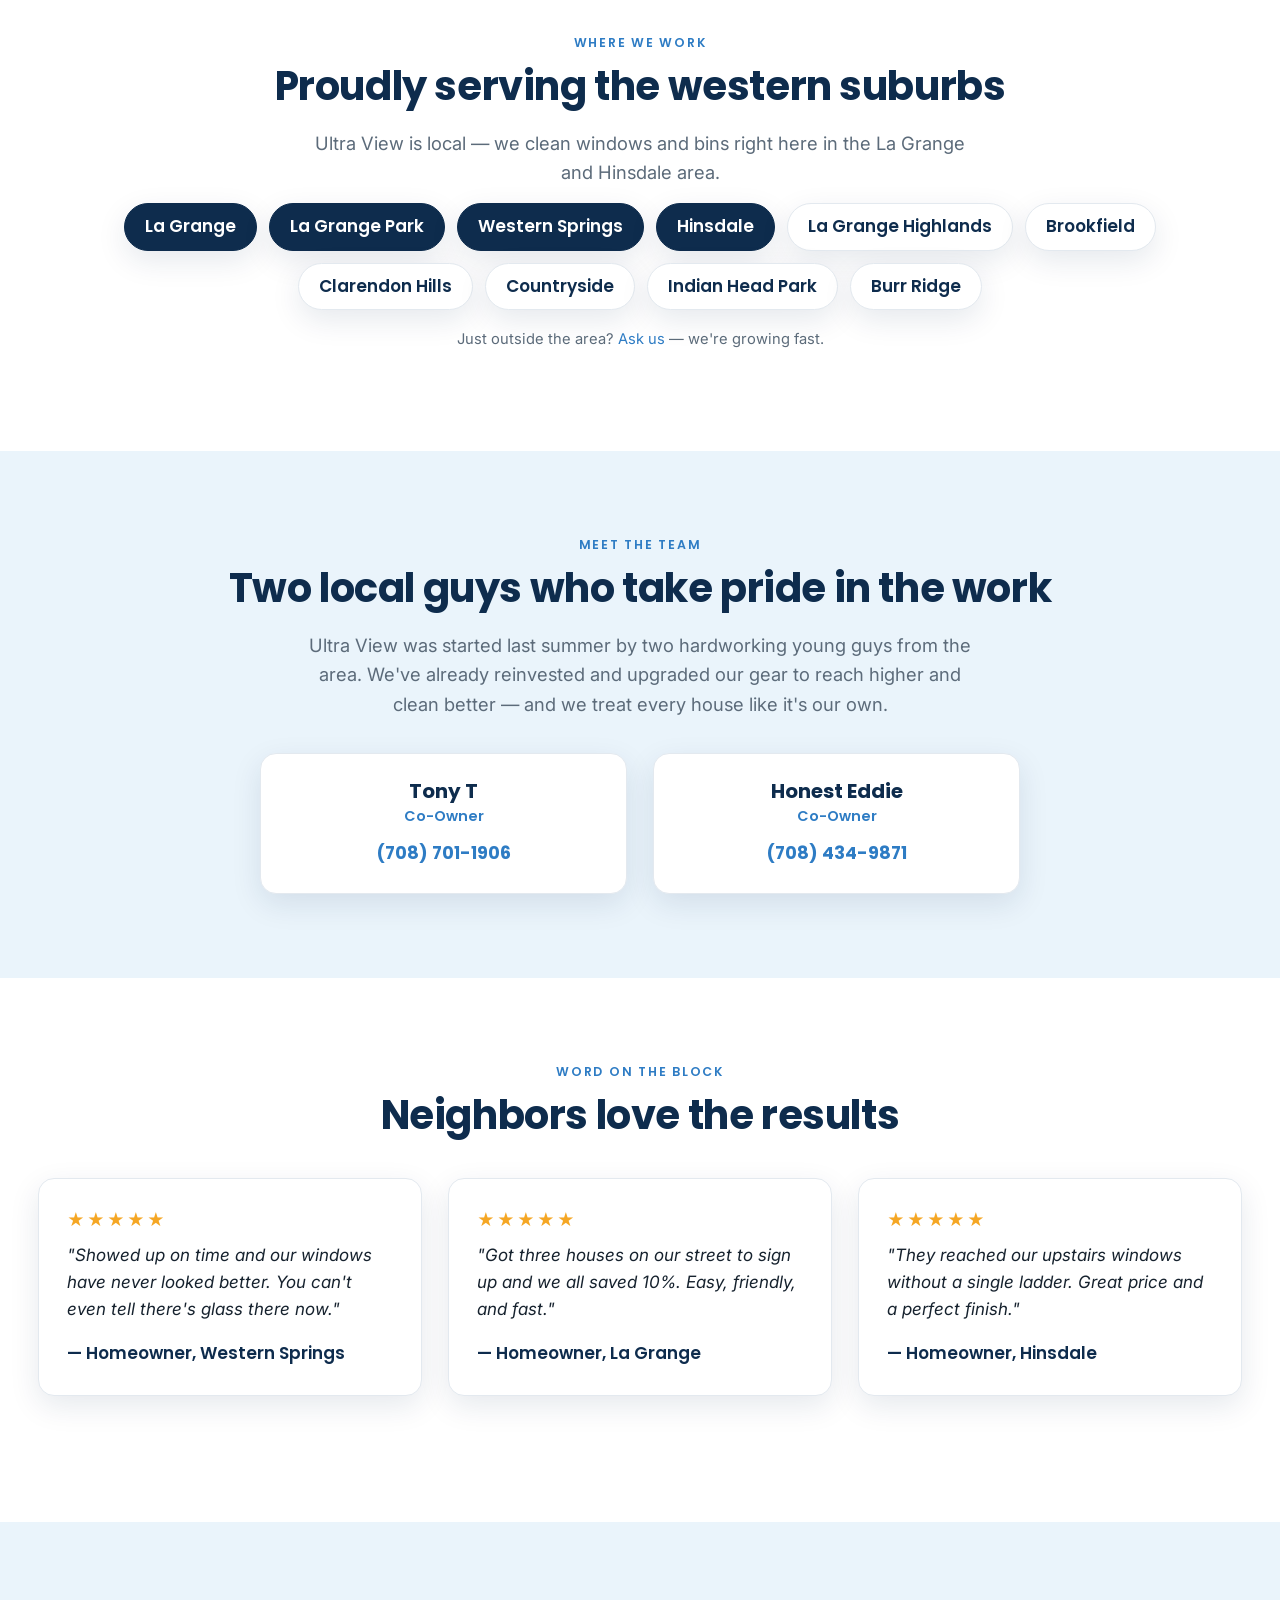
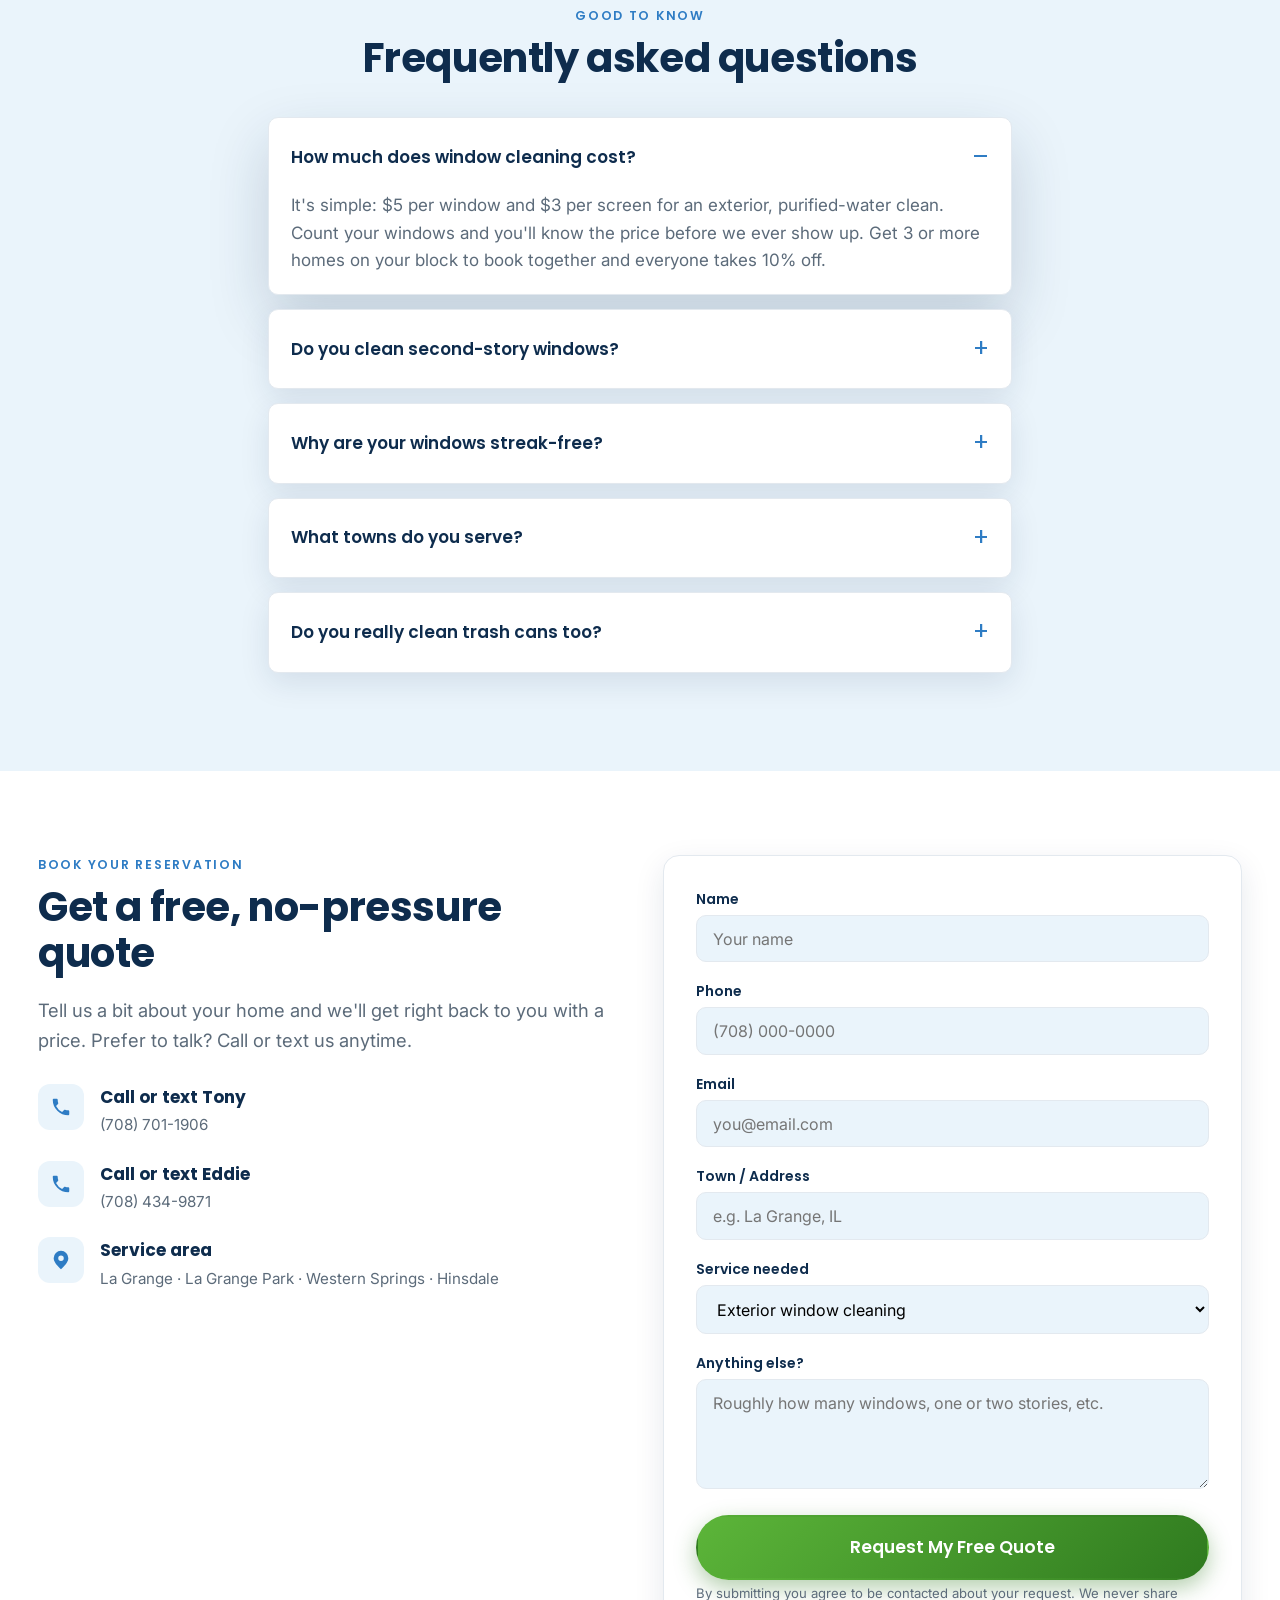
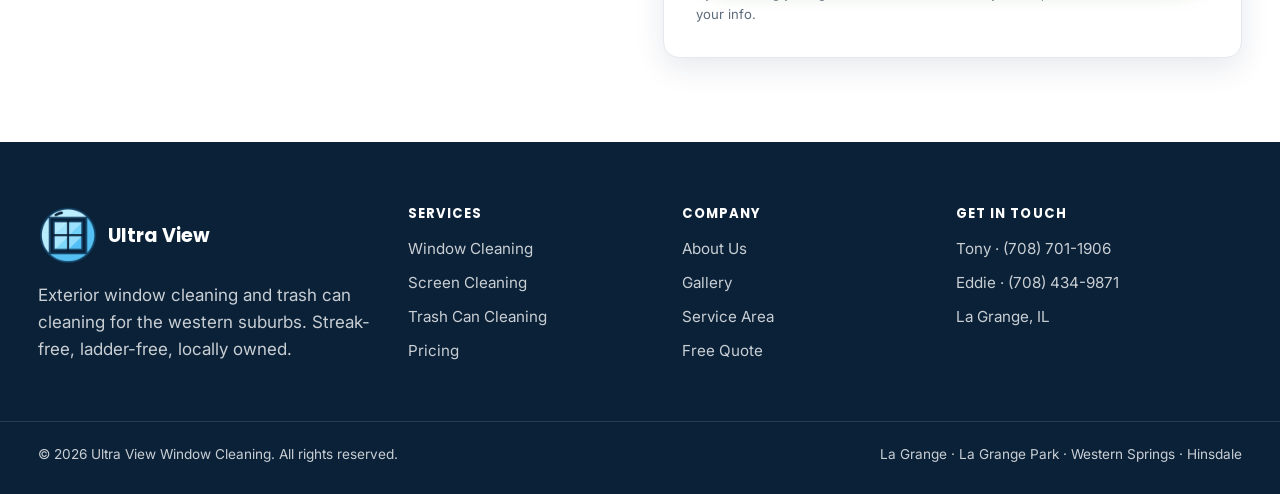
==== commit e6e09474: "Integrate owner updates: real story, second/third-story reach + mobile cleanup" ====
--- a/index.html
+++ b/index.html
@@ -91,10 +91,10 @@
     <div class="hero-text">
       <p class="eyebrow" style="color:var(--blue-light)">Exterior Window &amp; Trash Can Cleaning</p>
       <h1>Crystal-clear windows,<br>every single time.</h1>
-      <p class="lead">Streak-free, purified-water window cleaning for La Grange, La Grange Park, Western Springs &amp; Hinsdale. Our 30-foot water-fed pole safely reaches every pane on a two-story home — no ladders, no mess, no streaks.</p>
+      <p class="lead">Streak-free, purified-water window cleaning for La Grange, La Grange Park, Western Springs &amp; Hinsdale. Our 30-foot water-fed pole safely reaches every second-story window — and even some third stories — all from the ground. No ladders, no mess, no streaks.</p>
       <ul class="hero-points">
         <li><svg width="20" height="20" viewBox="0 0 24 24" fill="#6fb43f"><path d="M9 16.2 4.8 12l-1.4 1.4L9 19 21 7l-1.4-1.4z"/></svg> Just $5 per window &middot; $3 per screen</li>
-        <li><svg width="20" height="20" viewBox="0 0 24 24" fill="#6fb43f"><path d="M9 16.2 4.8 12l-1.4 1.4L9 19 21 7l-1.4-1.4z"/></svg> Safe 30-ft pole reaches two-story homes</li>
+        <li><svg width="20" height="20" viewBox="0 0 24 24" fill="#6fb43f"><path d="M9 16.2 4.8 12l-1.4 1.4L9 19 21 7l-1.4-1.4z"/></svg> Reaches 2nd-story &amp; even some 3rd-story windows</li>
         <li><svg width="20" height="20" viewBox="0 0 24 24" fill="#6fb43f"><path d="M9 16.2 4.8 12l-1.4 1.4L9 19 21 7l-1.4-1.4z"/></svg> Neighborhood deal — book 3 homes, save 10%</li>
       </ul>
       <div class="hero-actions">
@@ -137,7 +137,7 @@
     <div class="card svc-card">
       <div class="ico"><svg width="28" height="28" viewBox="0 0 24 24" fill="currentColor"><path d="M4 4h16v16H4zm2 2v5h5V6zm7 0v5h5V6zM6 13v5h5v-5zm7 0v5h5v-5z"/></svg></div>
       <h3>Exterior Window Cleaning</h3>
-      <p>Purified water and a 30-foot water-fed pole leave glass crystal clear with zero streaks or spots — safely, from the ground, all the way up a two-story home. Screens cleaned too.</p>
+      <p>Purified water and a 30-foot water-fed pole leave glass crystal clear with zero streaks or spots — safely, from the ground, all the way up to second-story and even some third-story windows. Screens cleaned too.</p>
       <p class="price">$5 per window &middot; $3 per screen</p>
     </div>
     <div class="card svc-card">
@@ -208,7 +208,7 @@
       <h2>A 30-foot pole that reaches what ladders can't</h2>
       <p>Most streaks come from soap and tap-water minerals left drying on the glass. We skip both. Our water-fed pole runs purified, deionized water through a soft brush — it scrubs the dirt loose and rinses clean, then dries spot-free on its own.</p>
       <ul>
-        <li><svg width="20" height="20" viewBox="0 0 24 24" fill="currentColor"><path d="M9 16.2 4.8 12l-1.4 1.4L9 19 21 7l-1.4-1.4z"/></svg> Safely reaches second-story windows from the ground — no ladders against your house</li>
+        <li><svg width="20" height="20" viewBox="0 0 24 24" fill="currentColor"><path d="M9 16.2 4.8 12l-1.4 1.4L9 19 21 7l-1.4-1.4z"/></svg> Reaches every second-story window — and even some third stories — right from the ground</li>
         <li><svg width="20" height="20" viewBox="0 0 24 24" fill="currentColor"><path d="M9 16.2 4.8 12l-1.4 1.4L9 19 21 7l-1.4-1.4z"/></svg> Pure water dries with no spots, streaks or soap residue</li>
         <li><svg width="20" height="20" viewBox="0 0 24 24" fill="currentColor"><path d="M9 16.2 4.8 12l-1.4 1.4L9 19 21 7l-1.4-1.4z"/></svg> Gentle on frames, screens, landscaping and siding</li>
       </ul>
@@ -287,7 +287,7 @@
   <div class="wrap center">
     <p class="eyebrow">Meet the team</p>
     <h2>Two local guys who take pride in the work</h2>
-    <p class="lead">Ultra View was started by two hardworking young guys from the area who got tired of seeing dirty windows and decided to do something about it. We treat every house like it's our own.</p>
+    <p class="lead">Ultra View was started last summer by two hardworking young guys from the area. We've already reinvested and upgraded our gear to reach higher and clean better — and we treat every house like it's our own.</p>
     <div class="owners">
       <div class="owner">
         <h3>Tony T</h3>
@@ -323,7 +323,7 @@
   <div class="wrap center"><p class="eyebrow">Good to know</p><h2>Frequently asked questions</h2></div>
   <div class="wrap faq" style="margin-top:36px">
     <details open><summary>How much does window cleaning cost?</summary><p>It's simple: $5 per window and $3 per screen for an exterior, purified-water clean. Count your windows and you'll know the price before we ever show up. Get 3 or more homes on your block to book together and everyone takes 10% off.</p></details>
-    <details><summary>Do you clean second-story windows?</summary><p>Yes. Our 30-foot water-fed pole safely reaches the windows on a two-story home from the ground — no ladders leaning against your house, no risk to your siding or landscaping.</p></details>
+    <details><summary>Do you clean second-story windows?</summary><p>Yes — and then some. Our 30-foot water-fed pole reaches every second-story window, and even some third stories, all from the ground — no ladders leaning against your house, no risk to your siding or landscaping.</p></details>
     <details><summary>Why are your windows streak-free?</summary><p>We use purified, deionized water instead of soap and tap water. Tap-water minerals are what leave spots when they dry — pure water rinses clean and dries on its own with no streaks.</p></details>
     <details><summary>What towns do you serve?</summary><p>We focus on La Grange, La Grange Park, Western Springs and Hinsdale, plus nearby western suburbs like Brookfield, Clarendon Hills and Burr Ridge. Just outside the area? Ask — we're expanding.</p></details>
     <details><summary>Do you really clean trash cans too?</summary><p>We do. We deep-clean, deodorize and sanitize the inside of garbage and recycling bins so trash day doesn't smell like trash day. Ask about one-time and recurring pricing.</p></details>
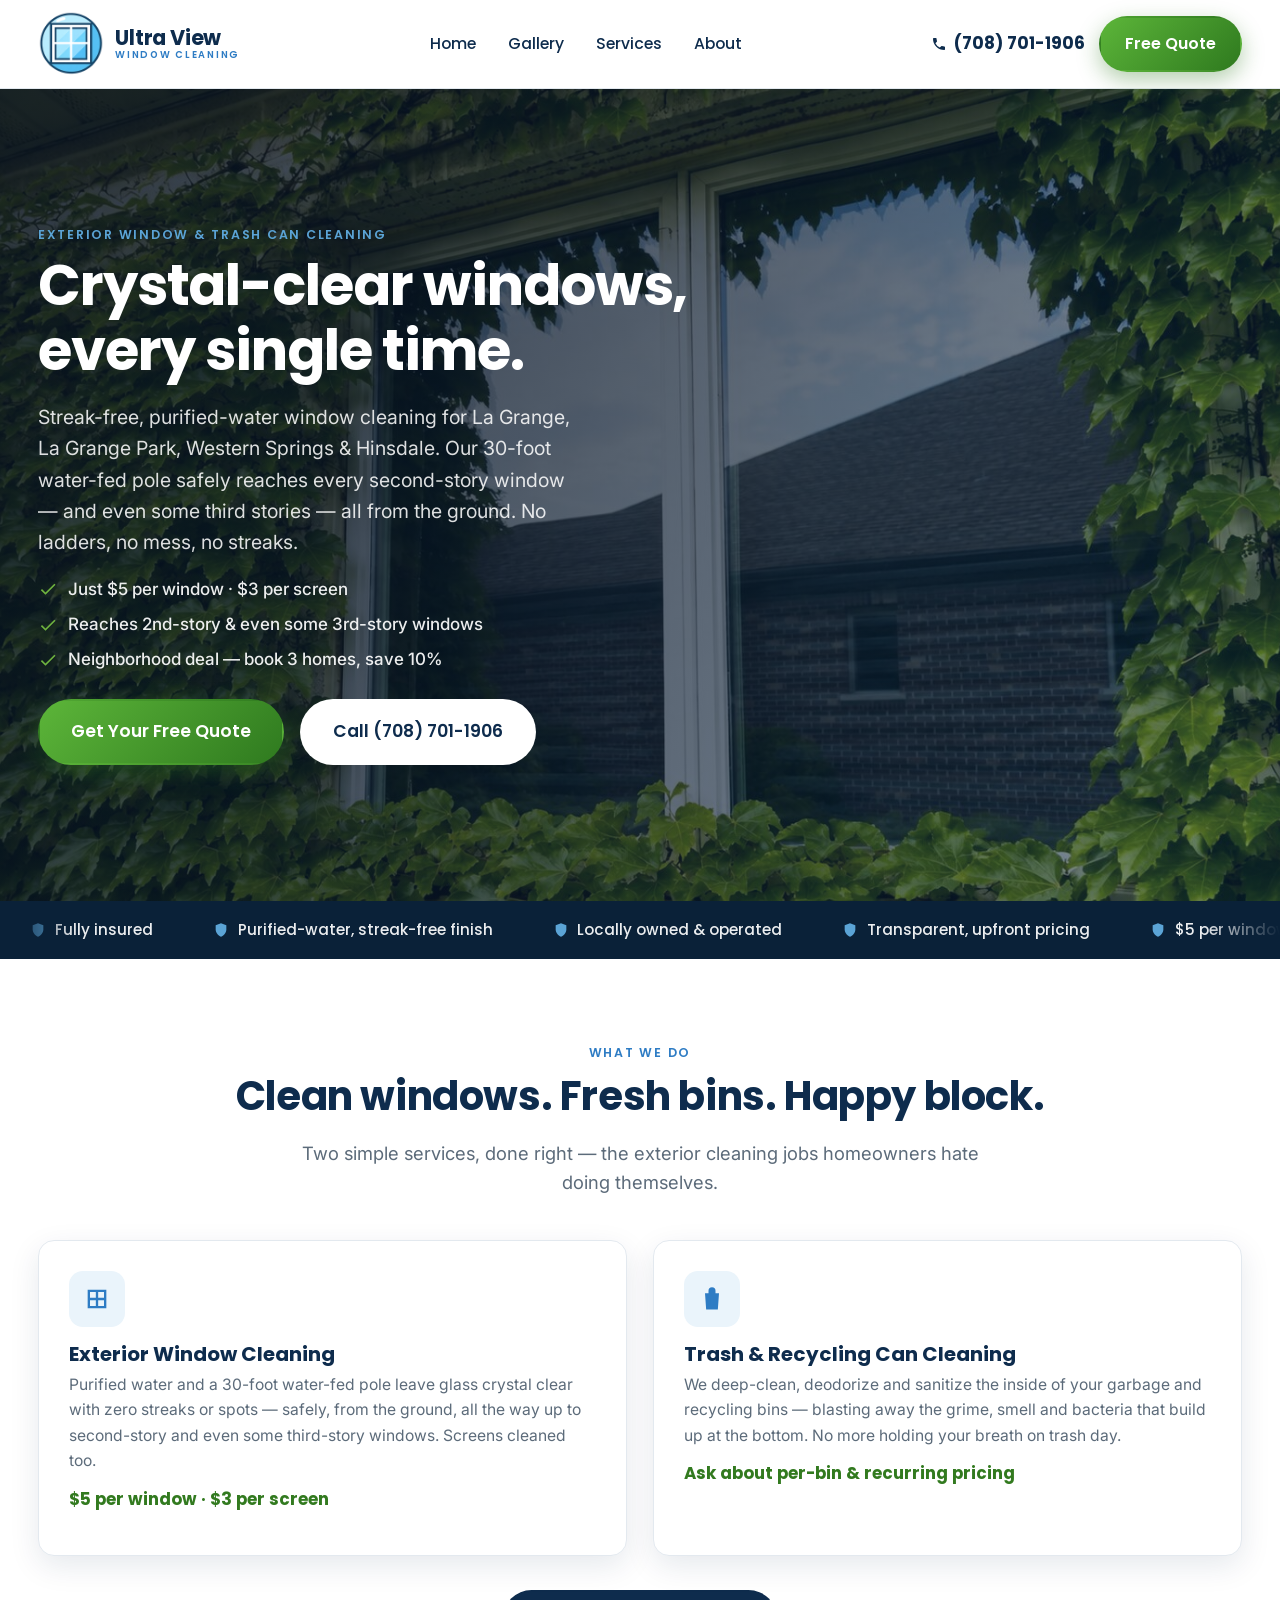
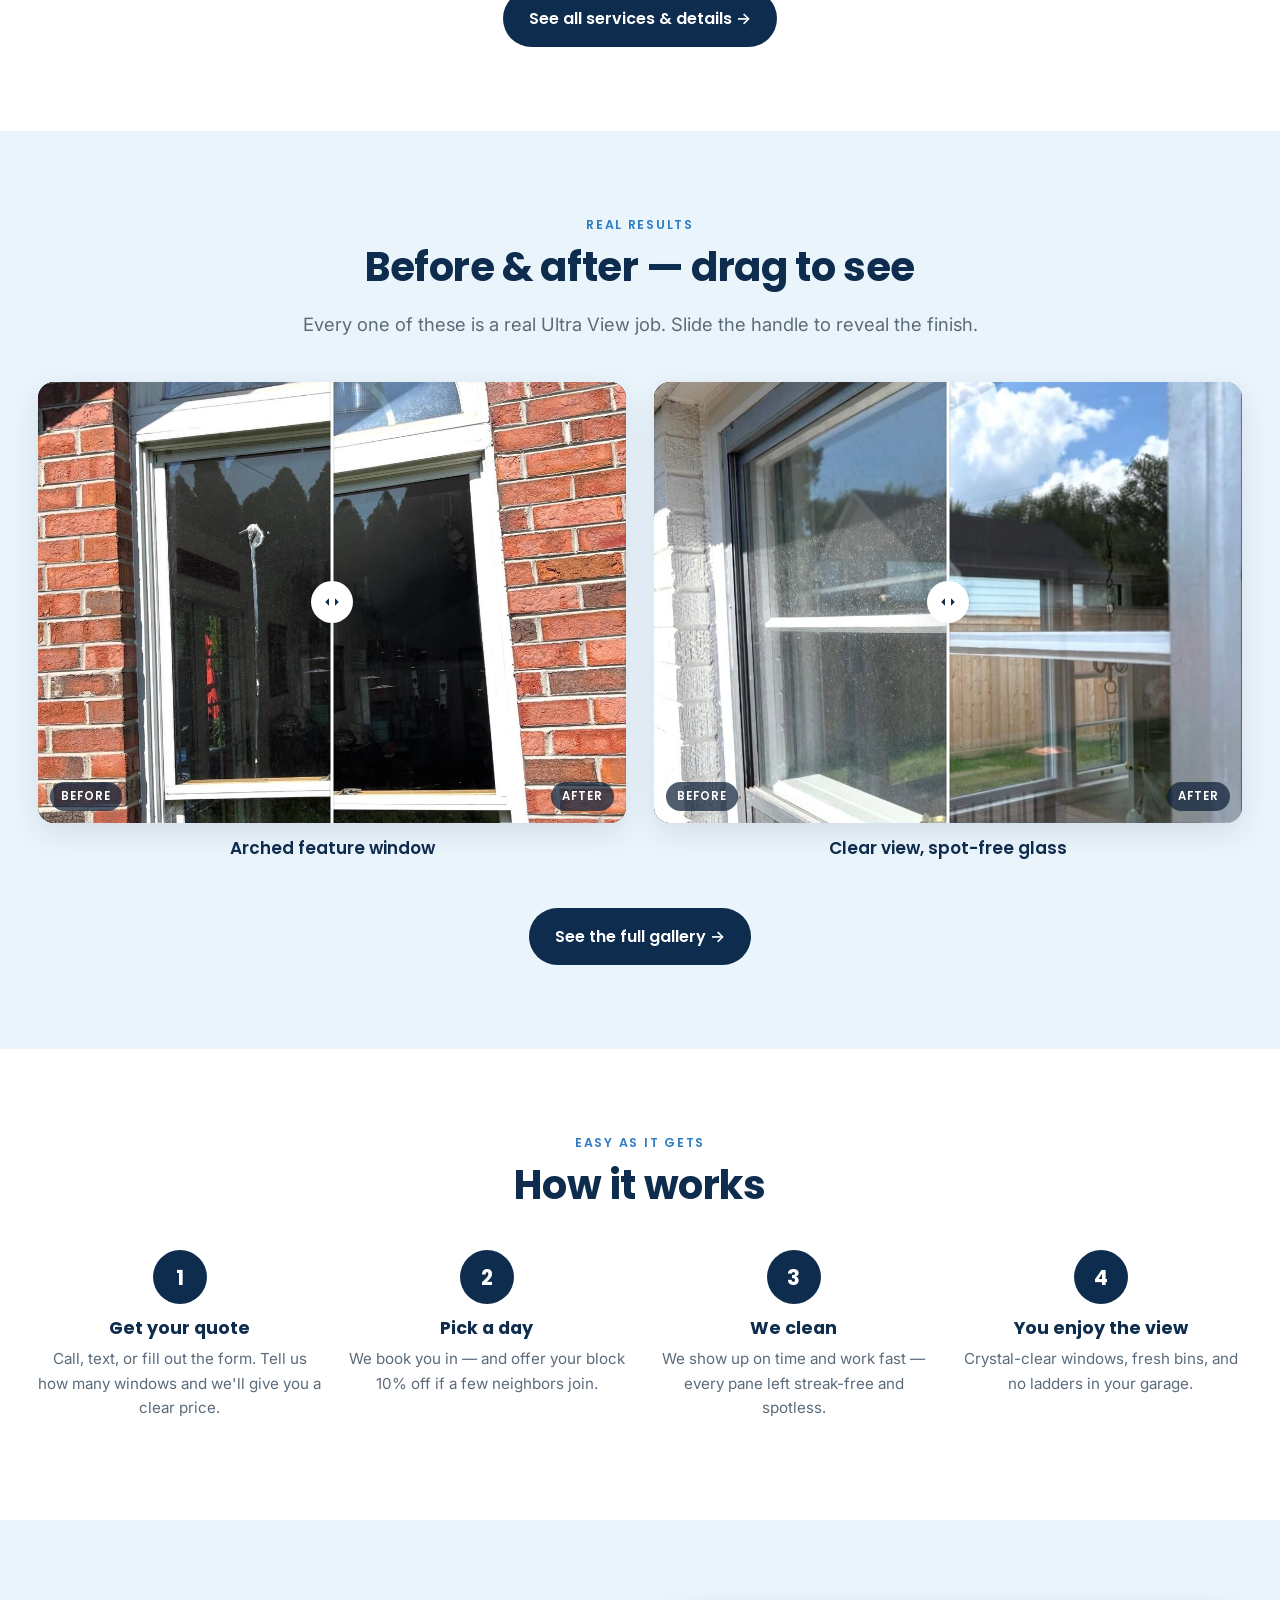
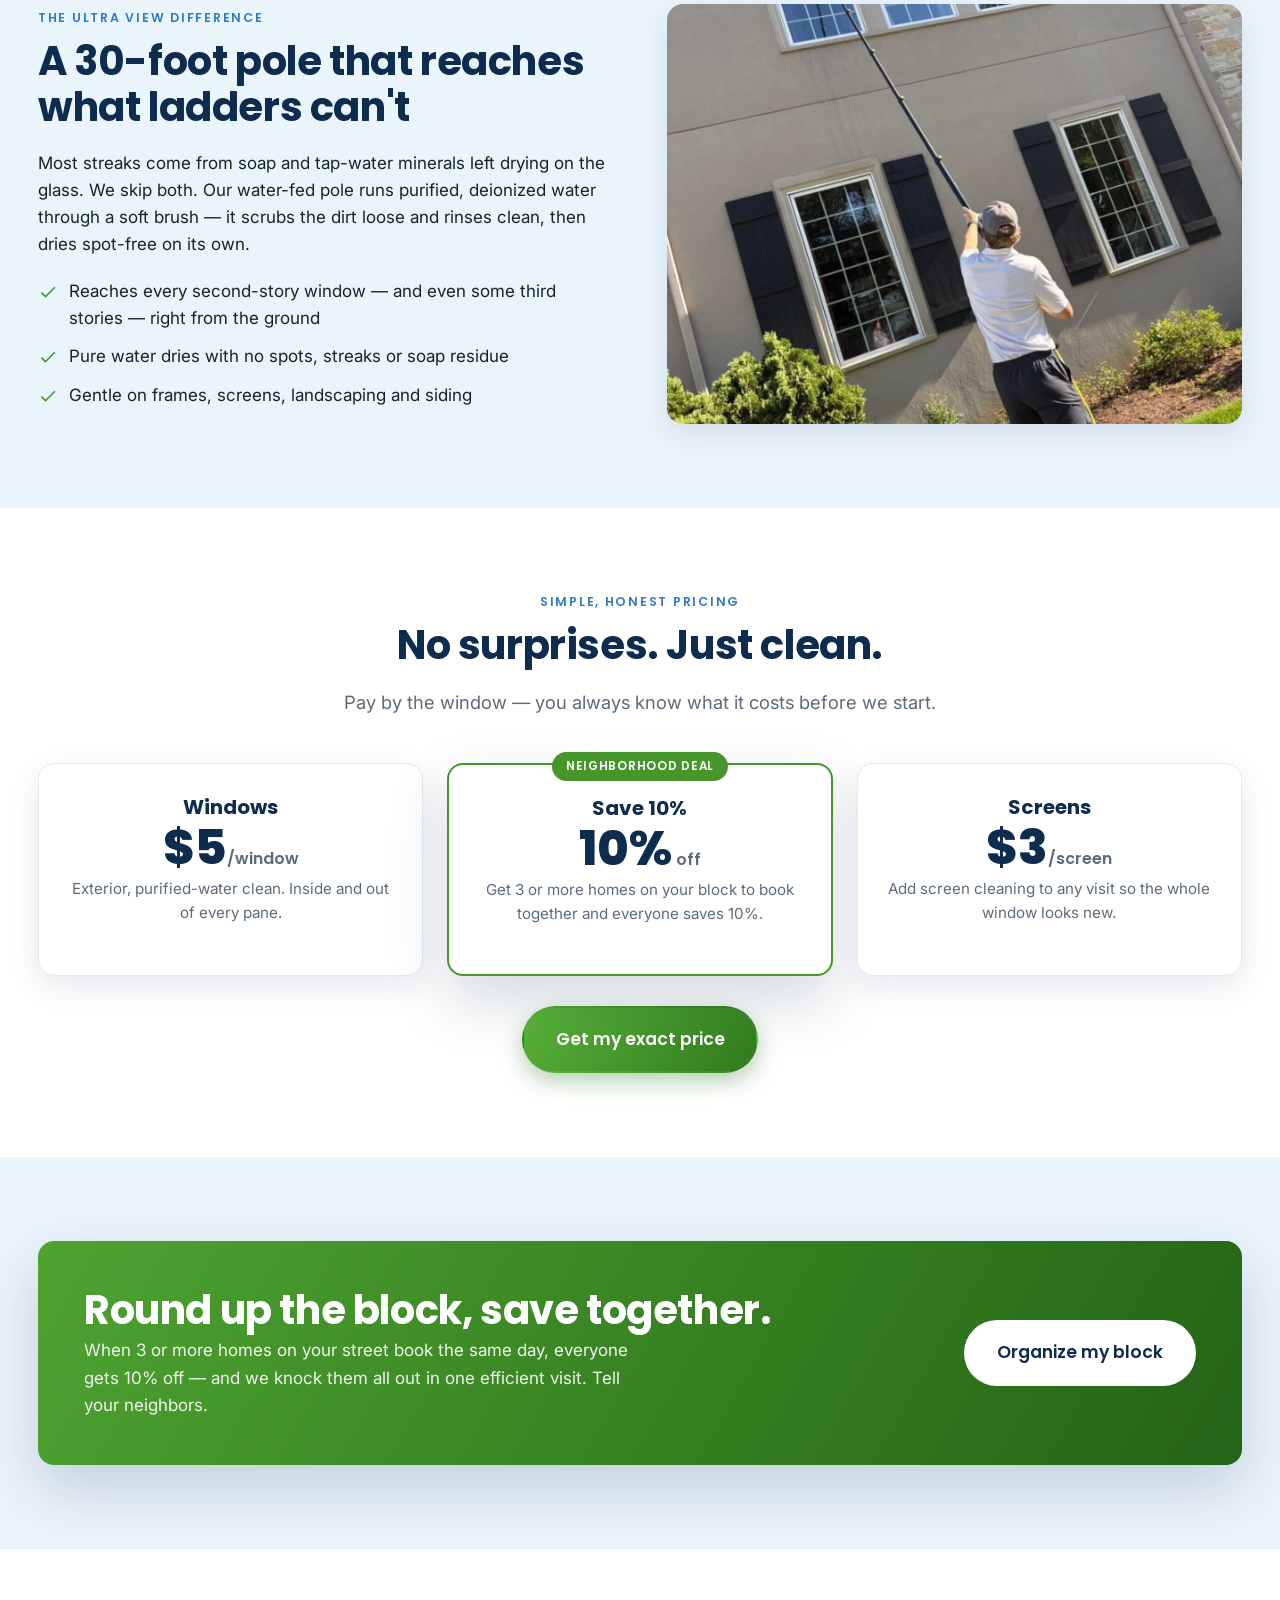
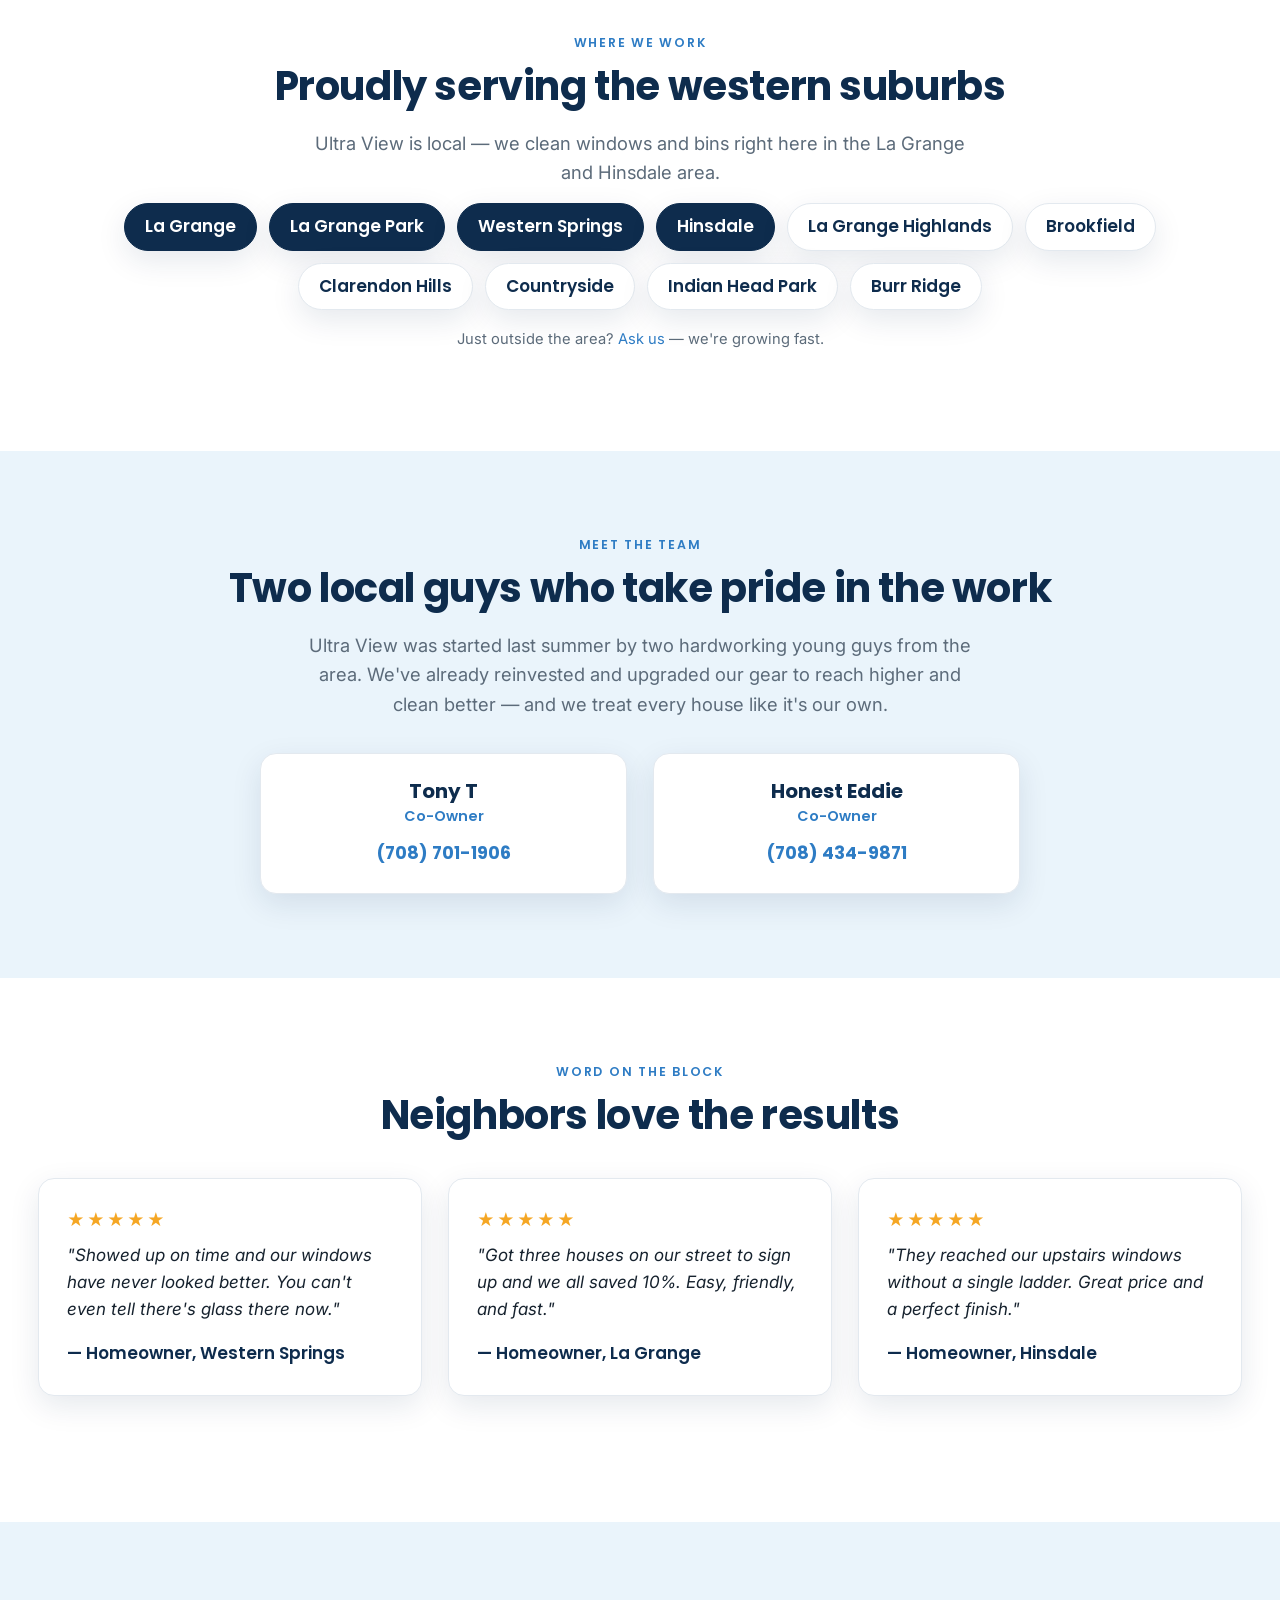
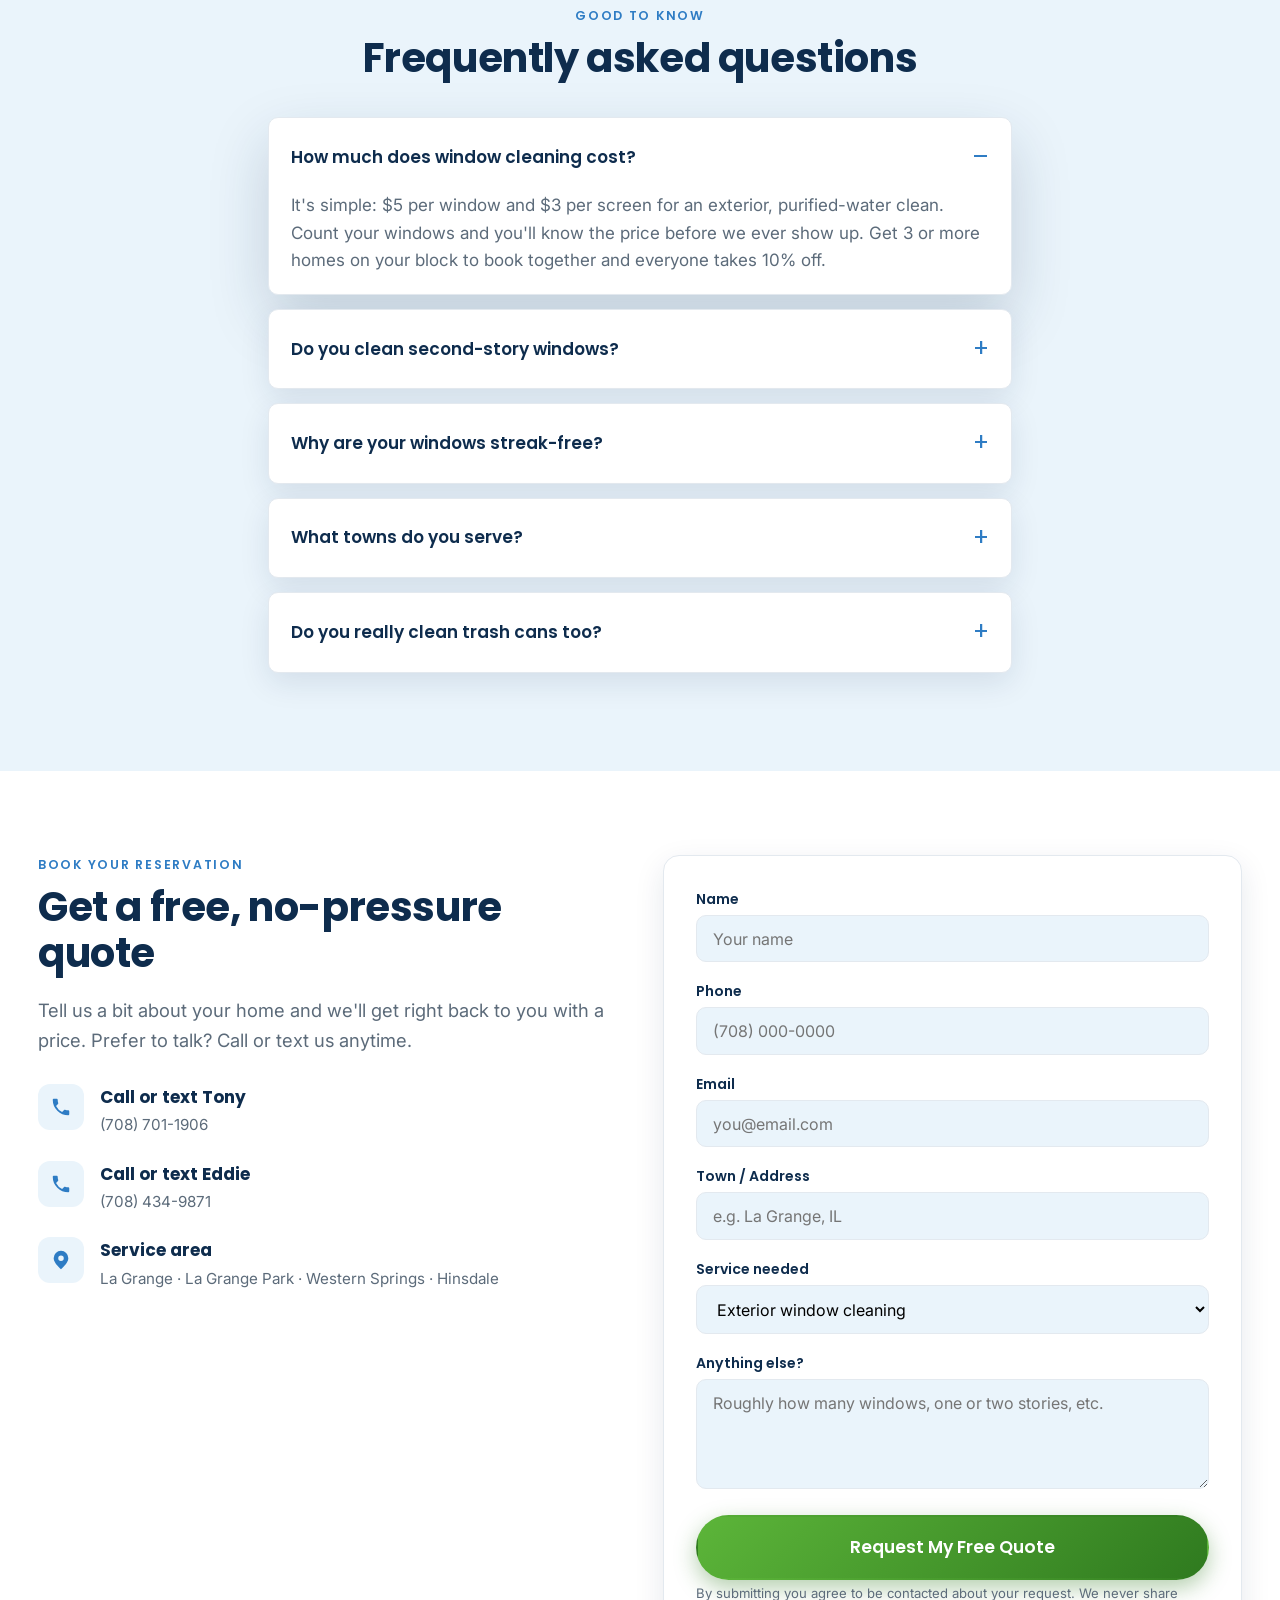
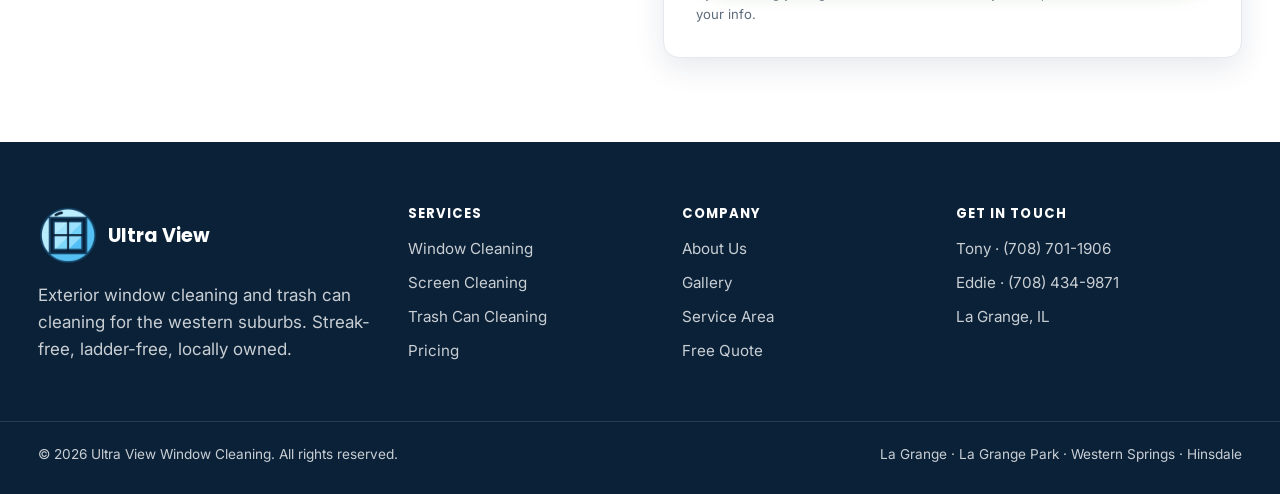
==== commit b1b89208: "Route lead form to Tony + Dillon via FormSubmit (activation in Dillon inbox)" ====
--- a/index.html
+++ b/index.html
@@ -352,8 +352,13 @@
         </div>
       </div>
 
-      <form class="form" id="quoteForm">
-        <div class="form-ok">Thanks! Your email app should open with your request ready to send. We'll get right back to you.</div>
+      <form class="form" id="quoteForm" action="https://formsubmit.co/ajax/dmkmarketing33@gmail.com" method="POST">
+        <input type="hidden" name="_subject" value="New Quote Request — Ultra View Window Cleaning">
+        <input type="hidden" name="_cc" value="antoniotakash@gmail.com">
+        <input type="hidden" name="_template" value="table">
+        <input type="hidden" name="_captcha" value="false">
+        <input type="text" name="_honey" tabindex="-1" autocomplete="off" style="display:none !important">
+        <div class="form-ok">Thanks! We've got your request — we'll get right back to you. 🪟</div>
         <div class="field"><label for="name">Name</label><input id="name" name="name" type="text" required placeholder="Your name"></div>
         <div class="field"><label for="phone">Phone</label><input id="phone" name="phone" type="tel" required placeholder="(708) 000-0000"></div>
         <div class="field"><label for="email">Email</label><input id="email" name="email" type="email" placeholder="you@email.com"></div>
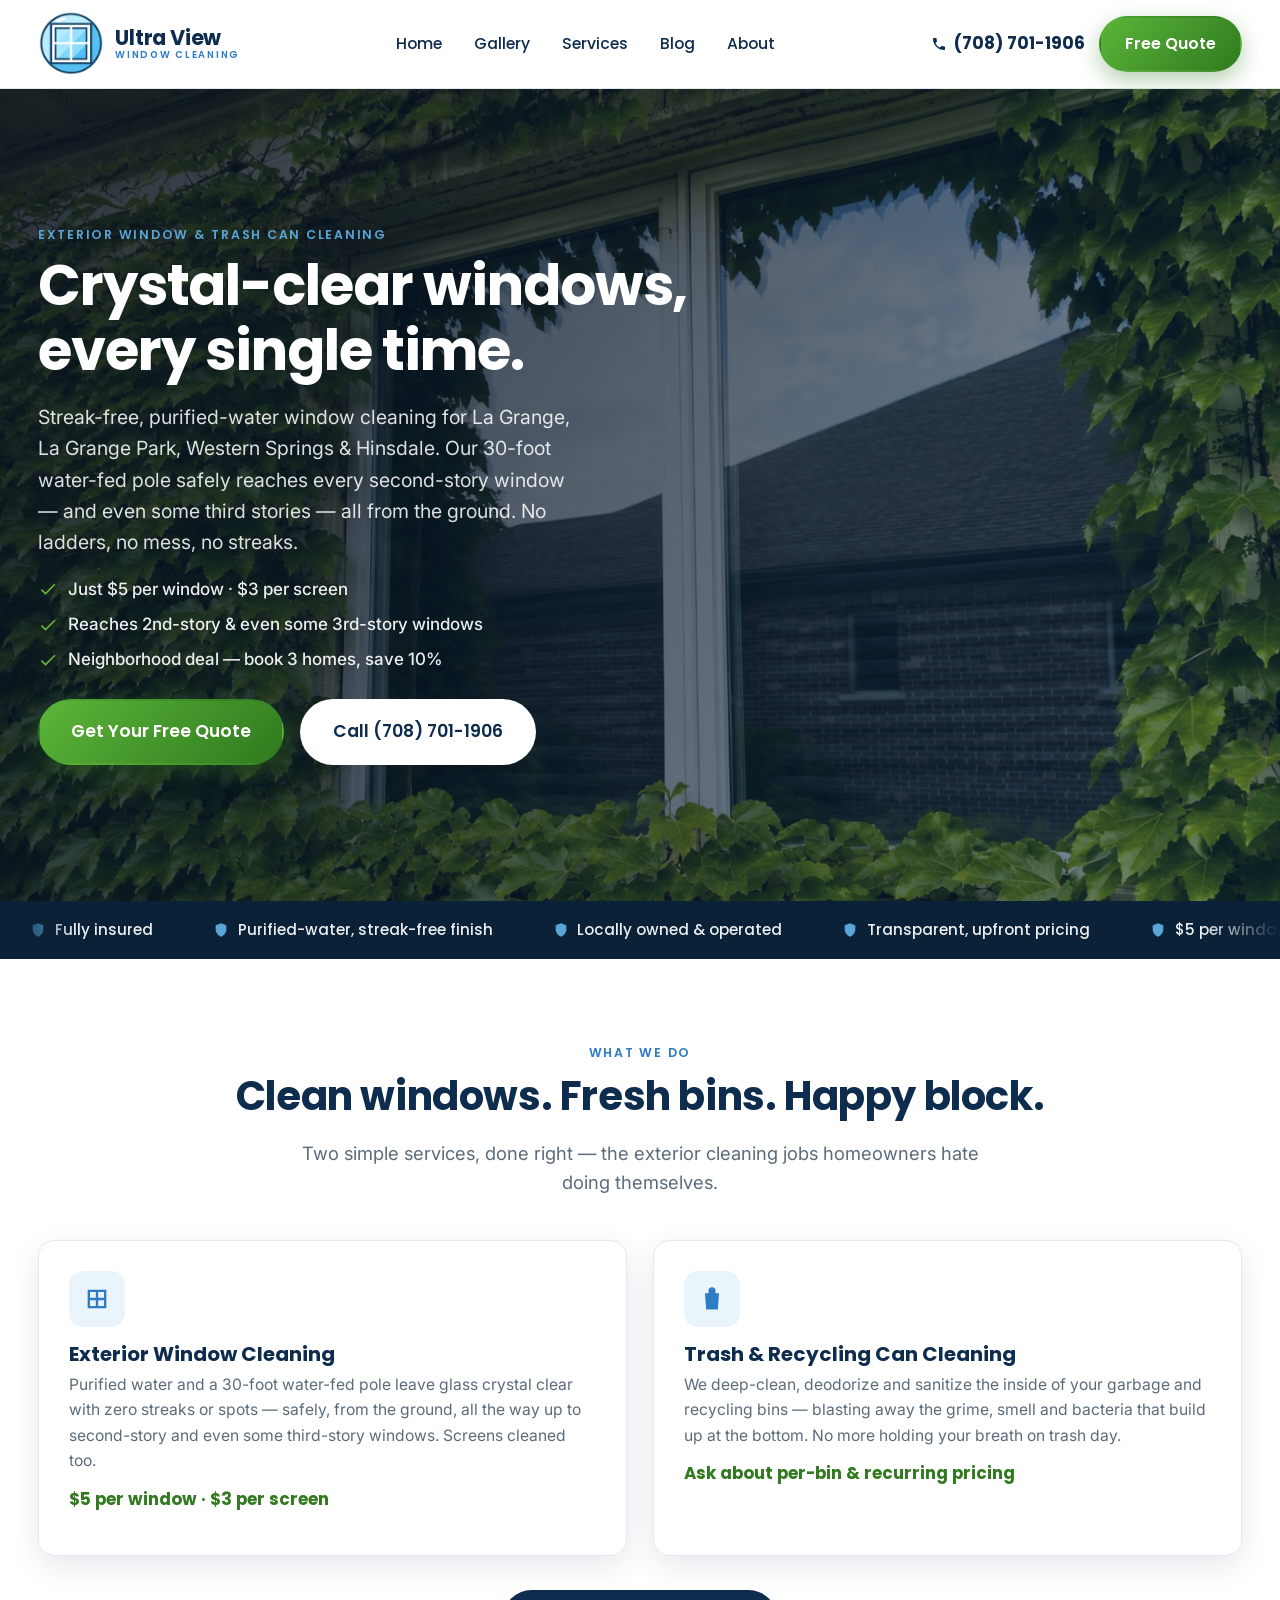
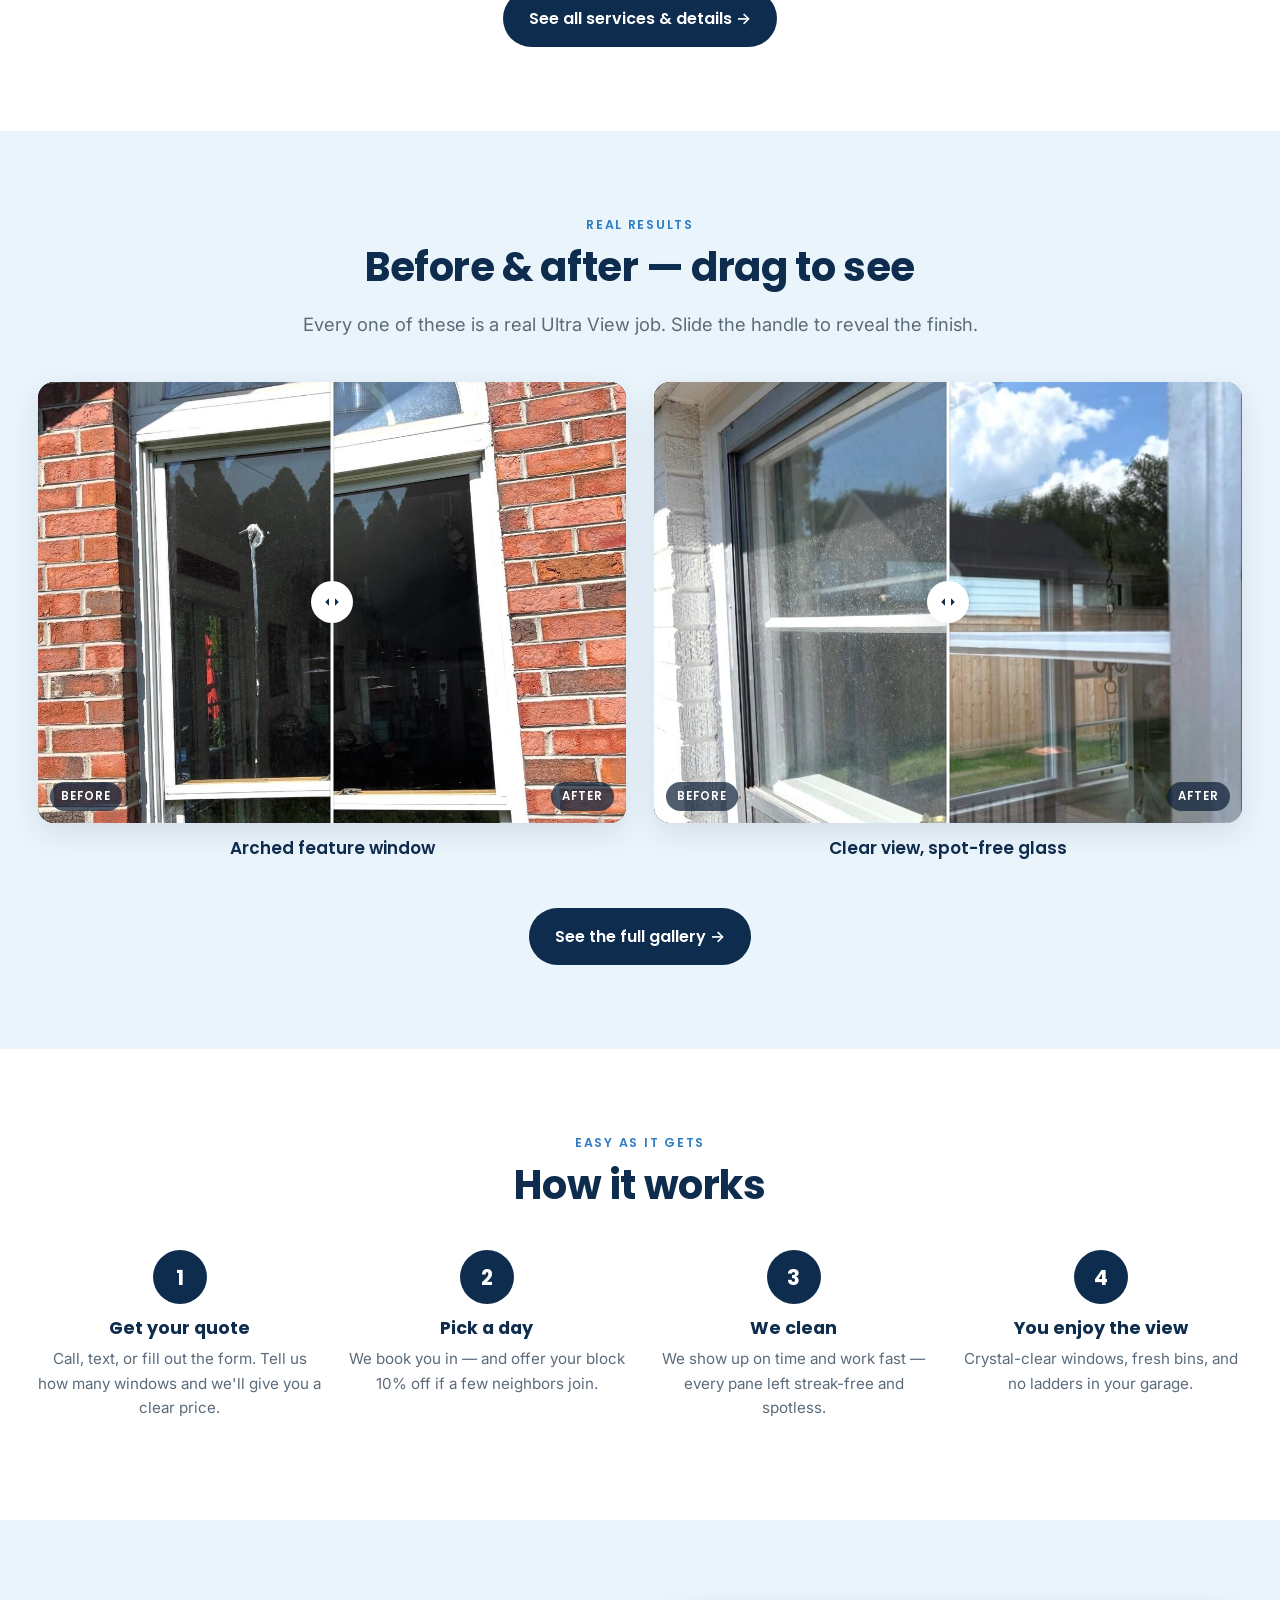
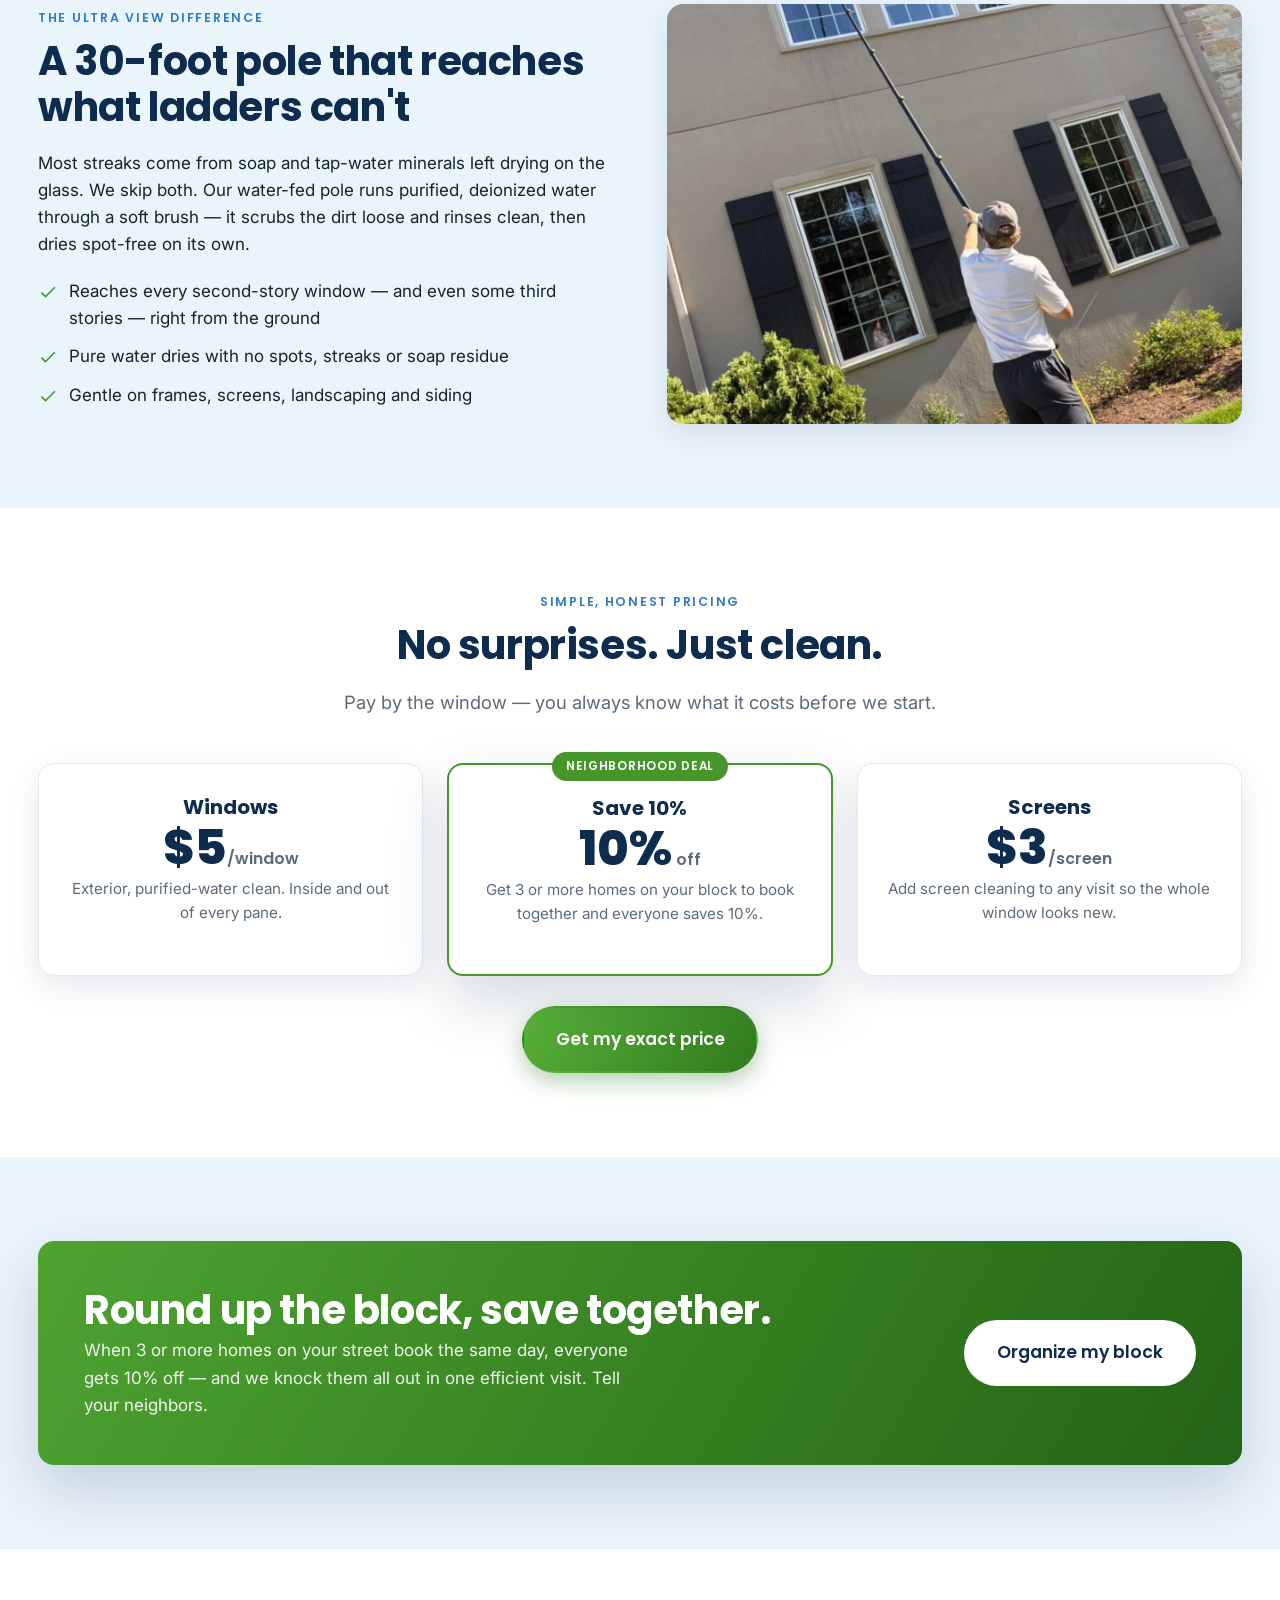
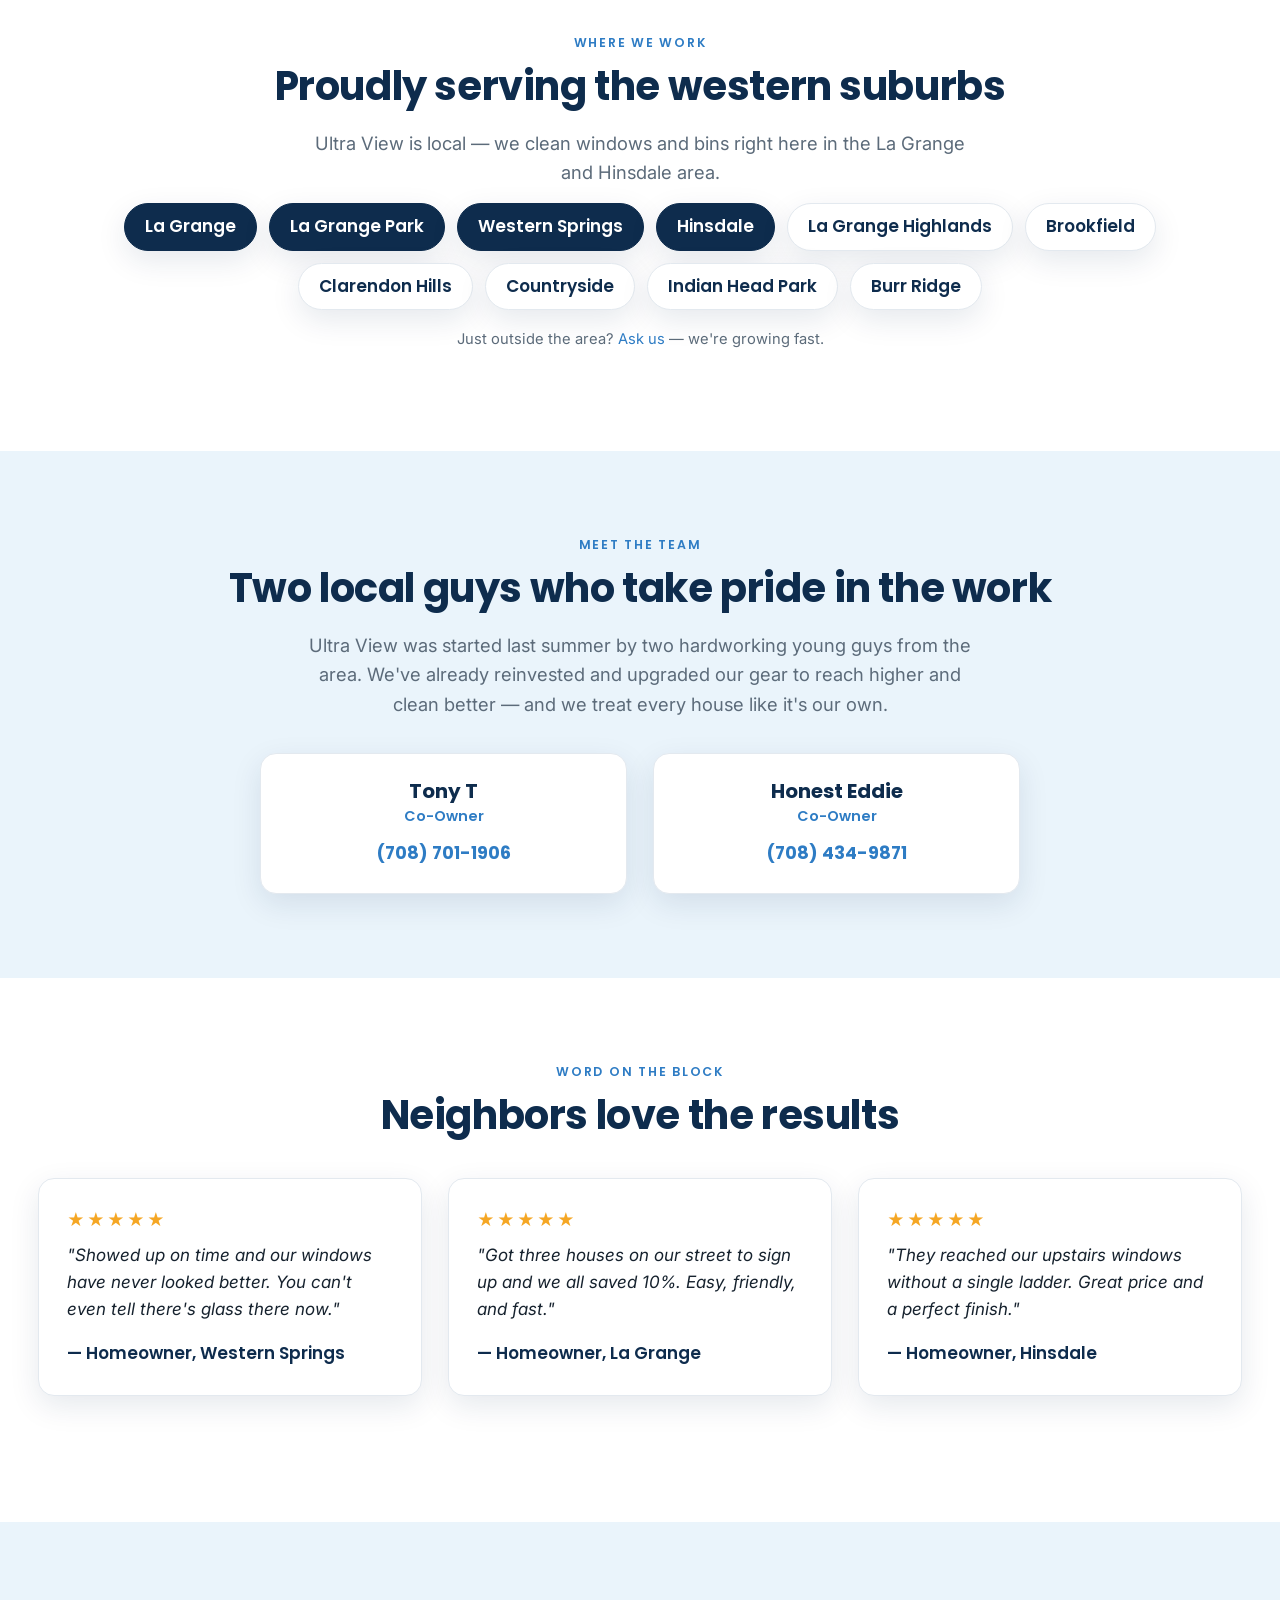
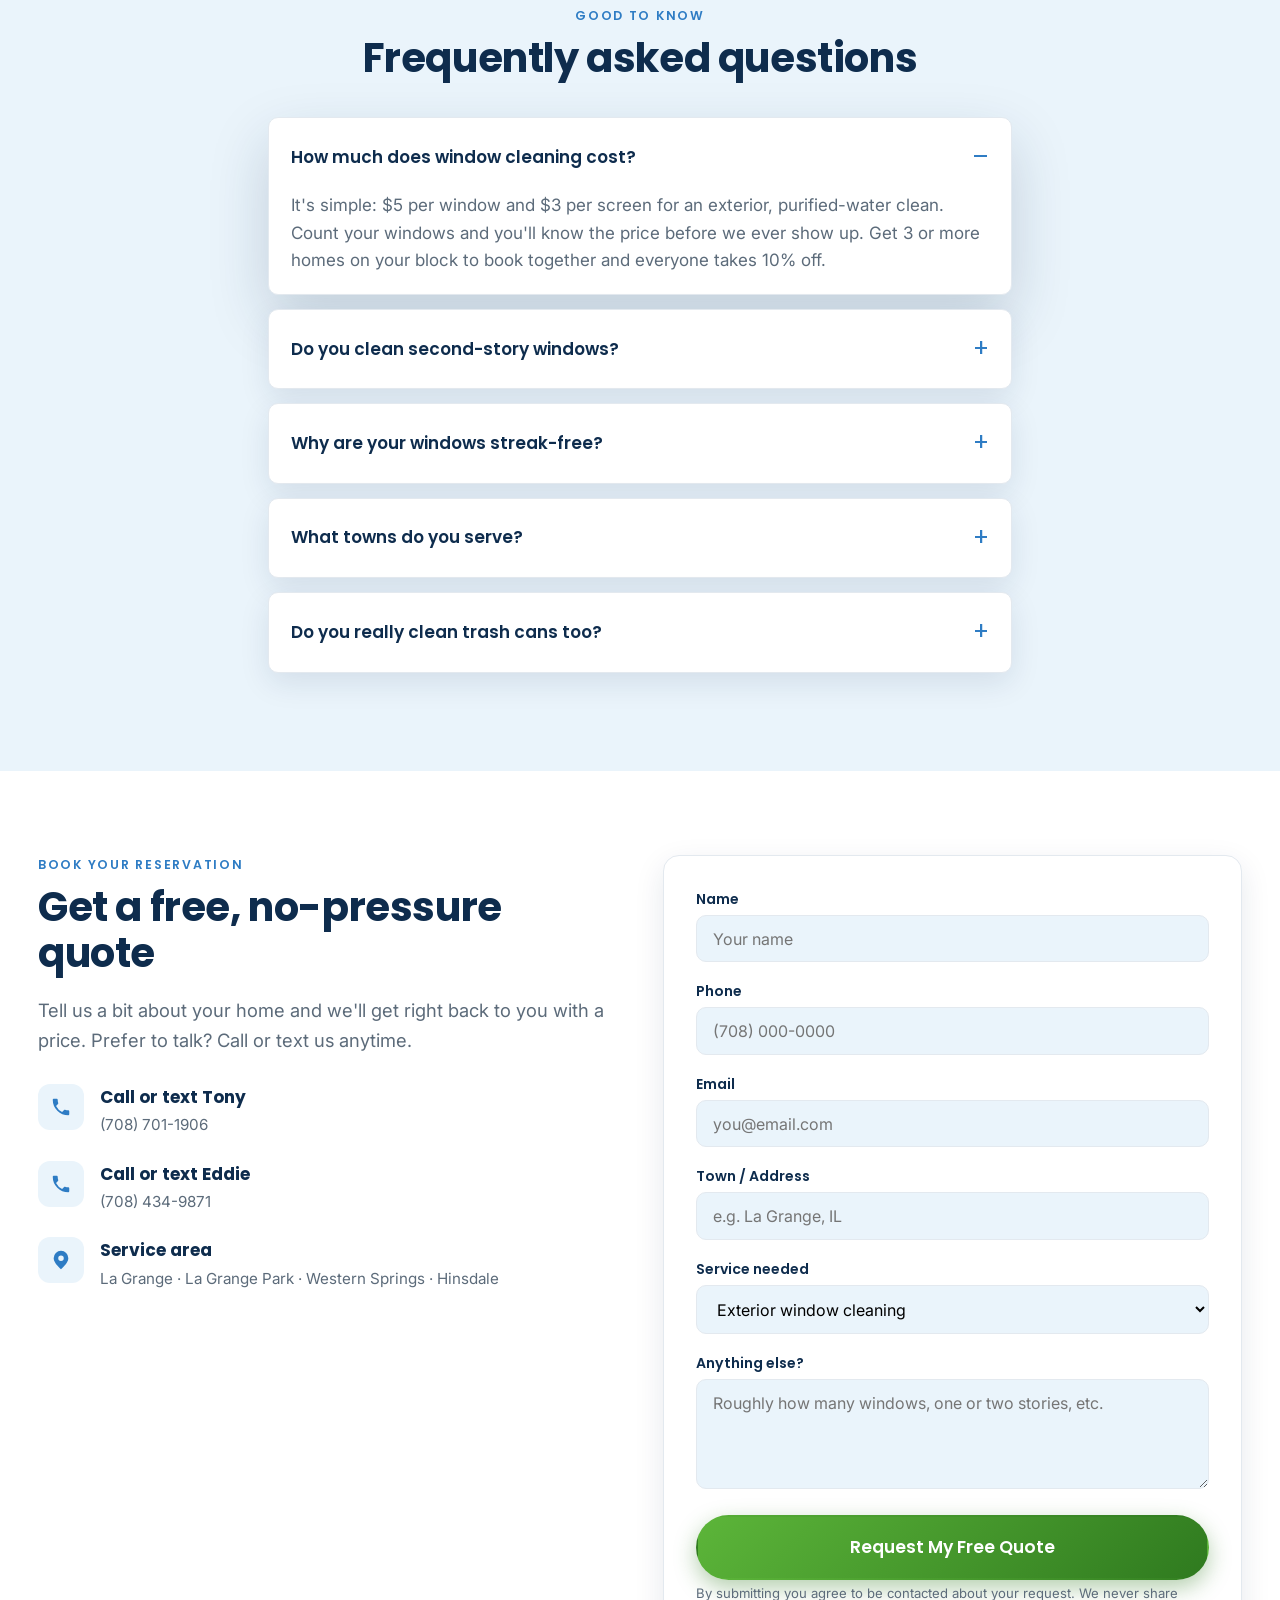
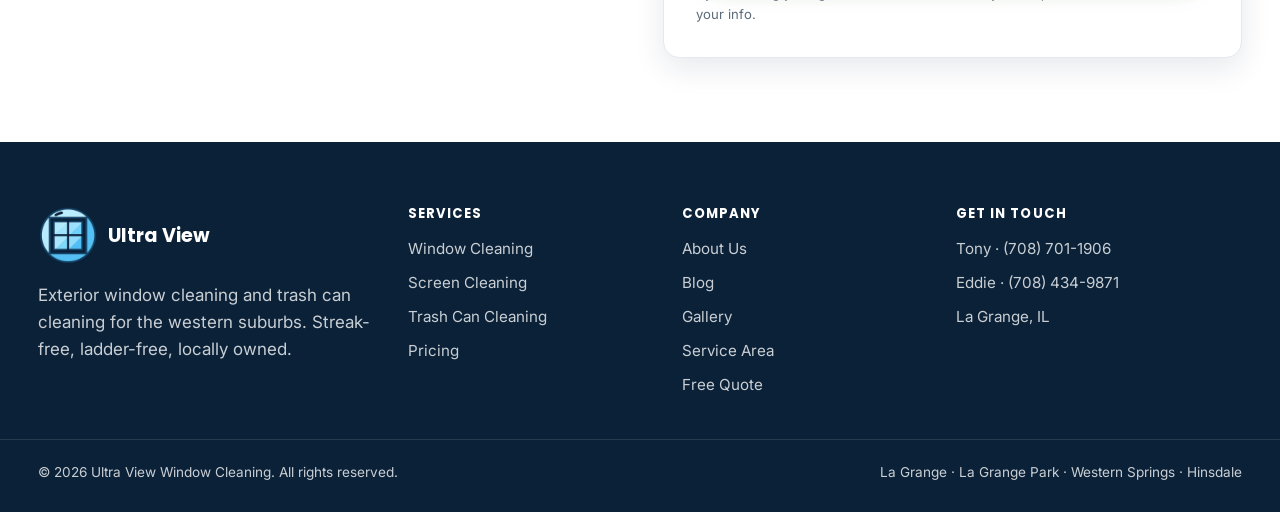
==== commit bc771df9: "Add blog: 6 SEO posts + index, nav/footer/sitemap integration" ====
--- a/index.html
+++ b/index.html
@@ -71,6 +71,7 @@
       <li><a href="index.html">Home</a></li>
       <li><a href="gallery.html">Gallery</a></li>
       <li><a href="services.html">Services</a></li>
+      <li><a href="blog.html">Blog</a></li>
       <li><a href="about.html">About</a></li>
     </ul>
     <div class="nav-cta">
@@ -399,7 +400,7 @@
     <div>
       <h4>Company</h4>
       <ul class="footer-list">
-        <li><a href="about.html">About Us</a></li>
+        <li><a href="about.html">About Us</a></li><li><a href="blog.html">Blog</a></li>
         <li><a href="gallery.html">Gallery</a></li>
         <li><a href="index.html#area">Service Area</a></li>
         <li><a href="index.html#contact">Free Quote</a></li>
--- a/style.css
+++ b/style.css
@@ -343,6 +343,51 @@
   .reveal{opacity:1;transform:none}
 }
 
+/* ---------- Blog ---------- */
+.blog-grid{display:grid;grid-template-columns:repeat(3,1fr);gap:26px}
+.post-card{display:flex;flex-direction:column;background:#fff;border:1px solid var(--line);
+  border-radius:var(--radius);overflow:hidden;box-shadow:var(--shadow);
+  transition:transform .25s cubic-bezier(.2,.7,.2,1),box-shadow .25s ease}
+.post-card:hover{transform:translateY(-5px);box-shadow:var(--shadow-lg)}
+.post-card .thumb{height:180px;width:100%;object-fit:cover;display:block}
+.post-card .pc-body{padding:22px 24px 24px;display:flex;flex-direction:column;flex:1}
+.post-card .cat{font-family:var(--display);text-transform:uppercase;letter-spacing:.12em;
+  font-size:.7rem;font-weight:600;color:var(--blue);margin-bottom:.5rem}
+.post-card h3{font-size:1.16rem;margin-bottom:.45rem;line-height:1.28}
+.post-card h3 a{color:var(--navy)}
+.post-card h3 a:hover{color:var(--blue)}
+.post-card p{color:var(--muted);font-size:.94rem;margin:0 0 .9rem}
+.post-card .read{font-family:var(--display);font-weight:600;color:var(--green-dark);
+  margin-top:auto;display:inline-flex;gap:.3rem;align-items:center}
+.post-meta{color:var(--muted);font-size:.9rem;font-family:var(--display)}
+
+/* Article */
+.article-hero{background:linear-gradient(120deg,var(--navy-deep),var(--navy) 60%,var(--blue) 140%);
+  color:#fff;padding:66px 0 58px;position:relative;overflow:hidden}
+.article-hero .eyebrow{color:var(--blue-light)}
+.article-hero h1{color:#fff;max-width:840px;font-size:clamp(1.9rem,4vw,2.85rem)}
+.article-hero .post-meta{color:rgba(255,255,255,.82);margin-top:.7rem}
+.article-figure{max-width:960px;margin:-34px auto 0;padding:0 38px;position:relative;z-index:2}
+.article-figure img{width:100%;height:auto;max-height:440px;object-fit:cover;
+  border-radius:var(--radius);box-shadow:var(--shadow-lg)}
+.article-body{max-width:760px;margin:0 auto;padding:50px 38px 20px}
+.article-body>p{font-size:1.08rem;color:#22303c;margin-bottom:1.15rem;line-height:1.72}
+.article-body h2{font-size:1.55rem;margin:2.1rem 0 .7rem}
+.article-body h3{font-size:1.18rem;margin:1.5rem 0 .4rem}
+.article-body ul,.article-body ol{margin:0 0 1.2rem;padding-left:1.25rem;color:#22303c;line-height:1.7}
+.article-body li{margin-bottom:.5rem}
+.article-body a{color:var(--blue);font-weight:600}
+.article-body a:hover{text-decoration:underline;text-underline-offset:2px}
+.callout{background:var(--sky-1);border-left:4px solid var(--blue);border-radius:12px;
+  padding:18px 24px;margin:1.7rem 0}
+.callout p{margin:0;color:#22303c}
+.callout b{font-family:var(--display);color:var(--navy)}
+.article-cta{background:var(--sky-1);border:1px solid var(--line);border-radius:var(--radius);
+  padding:26px 28px;margin:2rem 0 0;display:flex;align-items:center;justify-content:space-between;
+  gap:20px;flex-wrap:wrap}
+.article-cta b{font-family:var(--display);color:var(--navy);font-size:1.15rem}
+.related{border-top:1px solid var(--line);margin-top:10px}
+
 /* ---------- Responsive ---------- */
 @media(max-width:980px){
   .hero-grid{grid-template-columns:1fr;gap:34px;padding:64px 0}
@@ -350,7 +395,7 @@
   .feature{grid-template-columns:1fr;gap:30px}
   .feature.rev .feature-text{order:0}
   .feature img{height:300px}
-  .grid-3,.grid-4,.price-grid,.steps{grid-template-columns:repeat(2,1fr)}
+  .grid-3,.grid-4,.price-grid,.steps,.blog-grid{grid-template-columns:repeat(2,1fr)}
   .contact-grid{grid-template-columns:1fr}
   .footer-grid{grid-template-columns:1fr 1fr}
   .masonry{columns:2}
@@ -367,8 +412,11 @@
     background:#fff;padding:18px 22px;gap:1.1rem;border-bottom:1px solid var(--line);box-shadow:var(--shadow)}
   .nav-links.open a{font-size:1.05rem}
   .hero--photo .wrap{min-height:calc(100svh - 136px)}
-  .grid-2,.grid-3,.grid-4,.price-grid,.steps,.ba-grid,.owners,.footer-grid{grid-template-columns:1fr}
+  .grid-2,.grid-3,.grid-4,.price-grid,.steps,.ba-grid,.owners,.footer-grid,.blog-grid{grid-template-columns:1fr}
   .masonry{columns:1}
+  .article-body{padding:40px 22px 10px}
+  .article-figure{padding:0 22px;margin-top:-24px}
+  .article-cta{flex-direction:column;text-align:center}
   .deal{padding:30px;text-align:center;justify-content:center}
   .mobile-bar{display:flex}
   body{padding-bottom:70px}
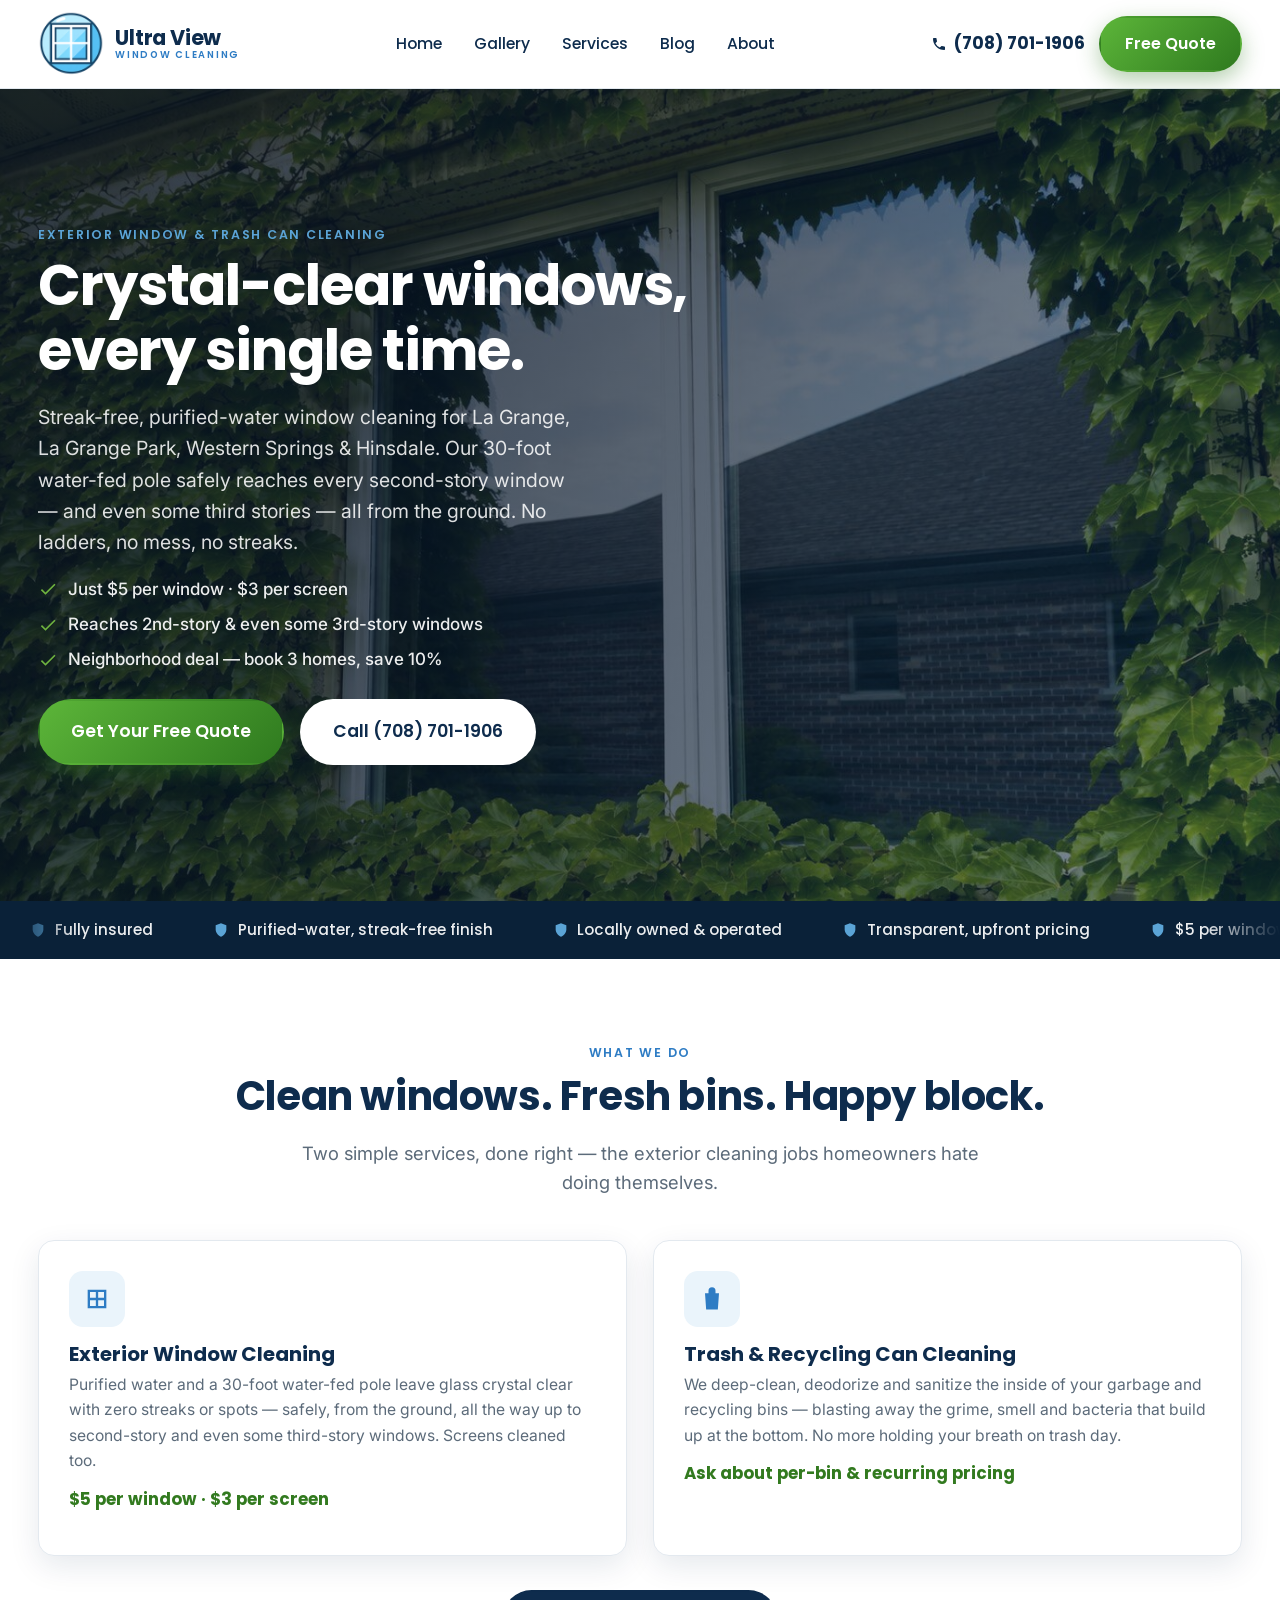
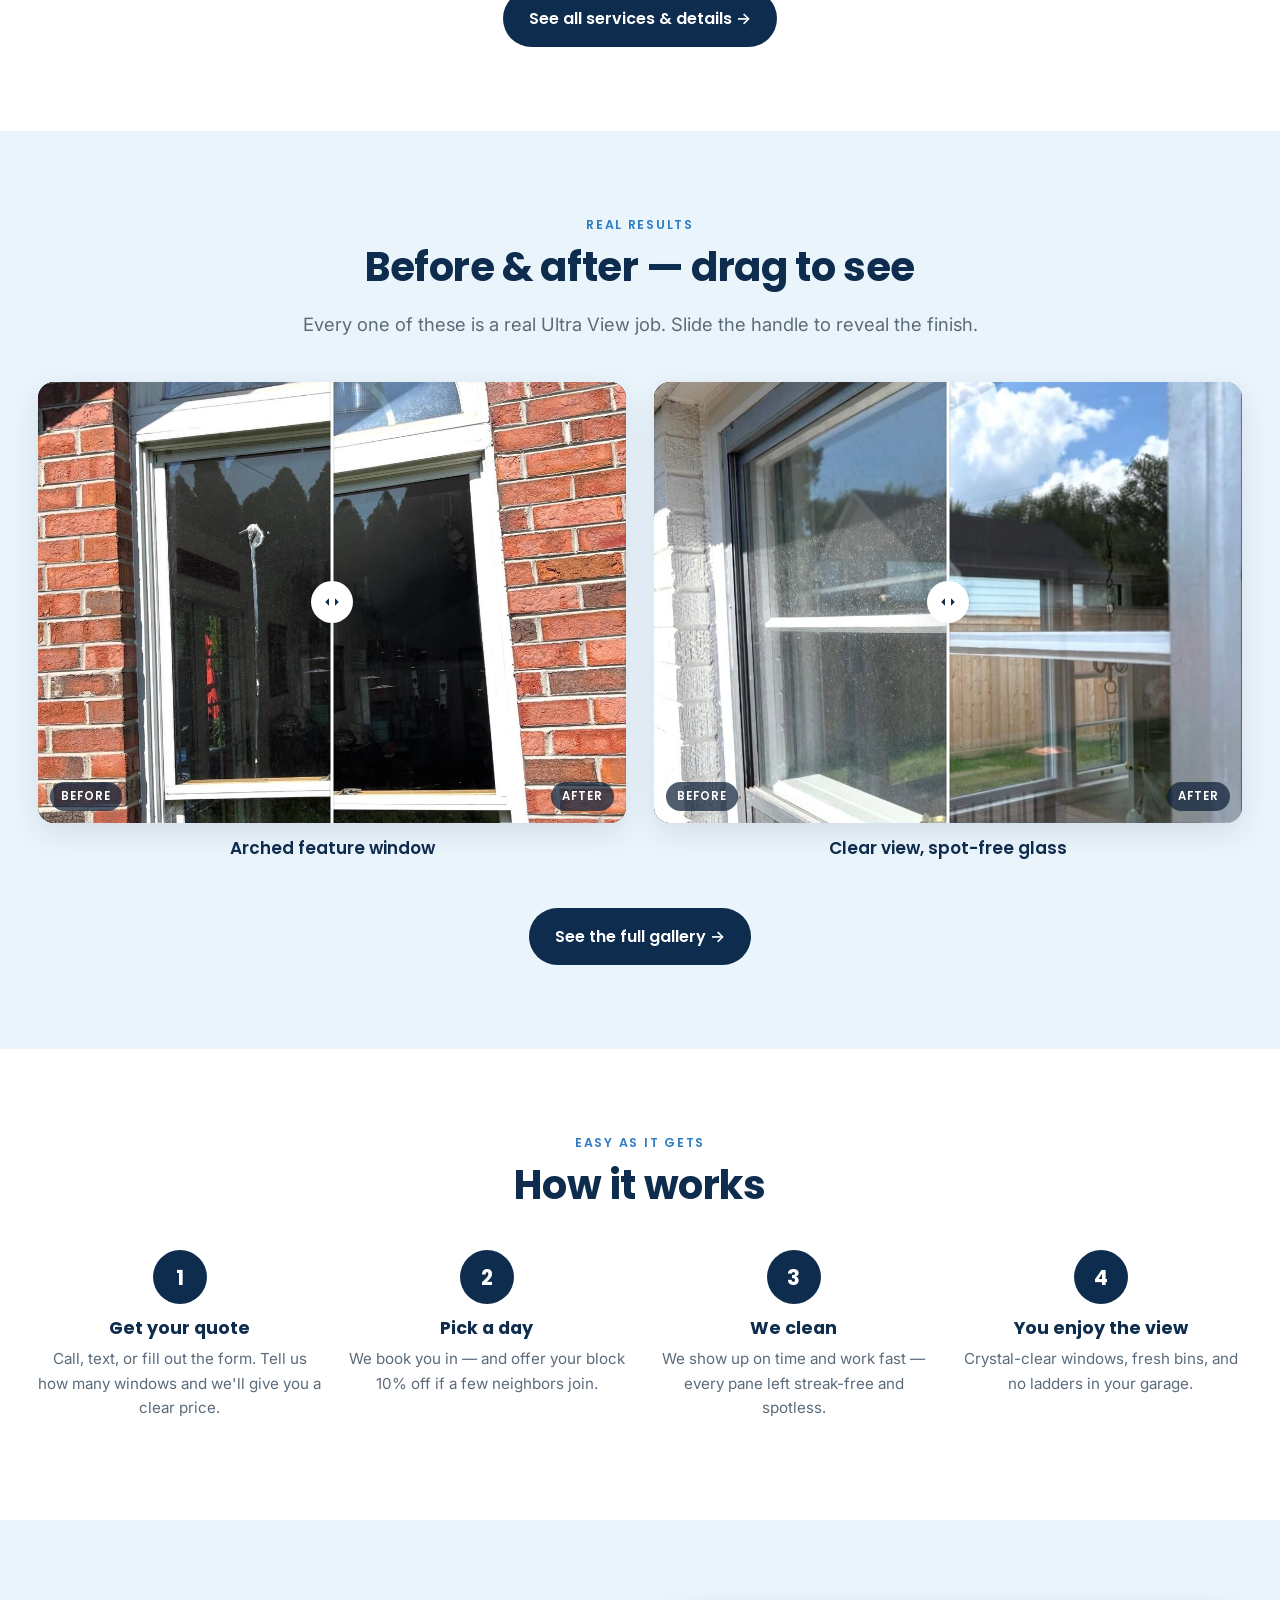
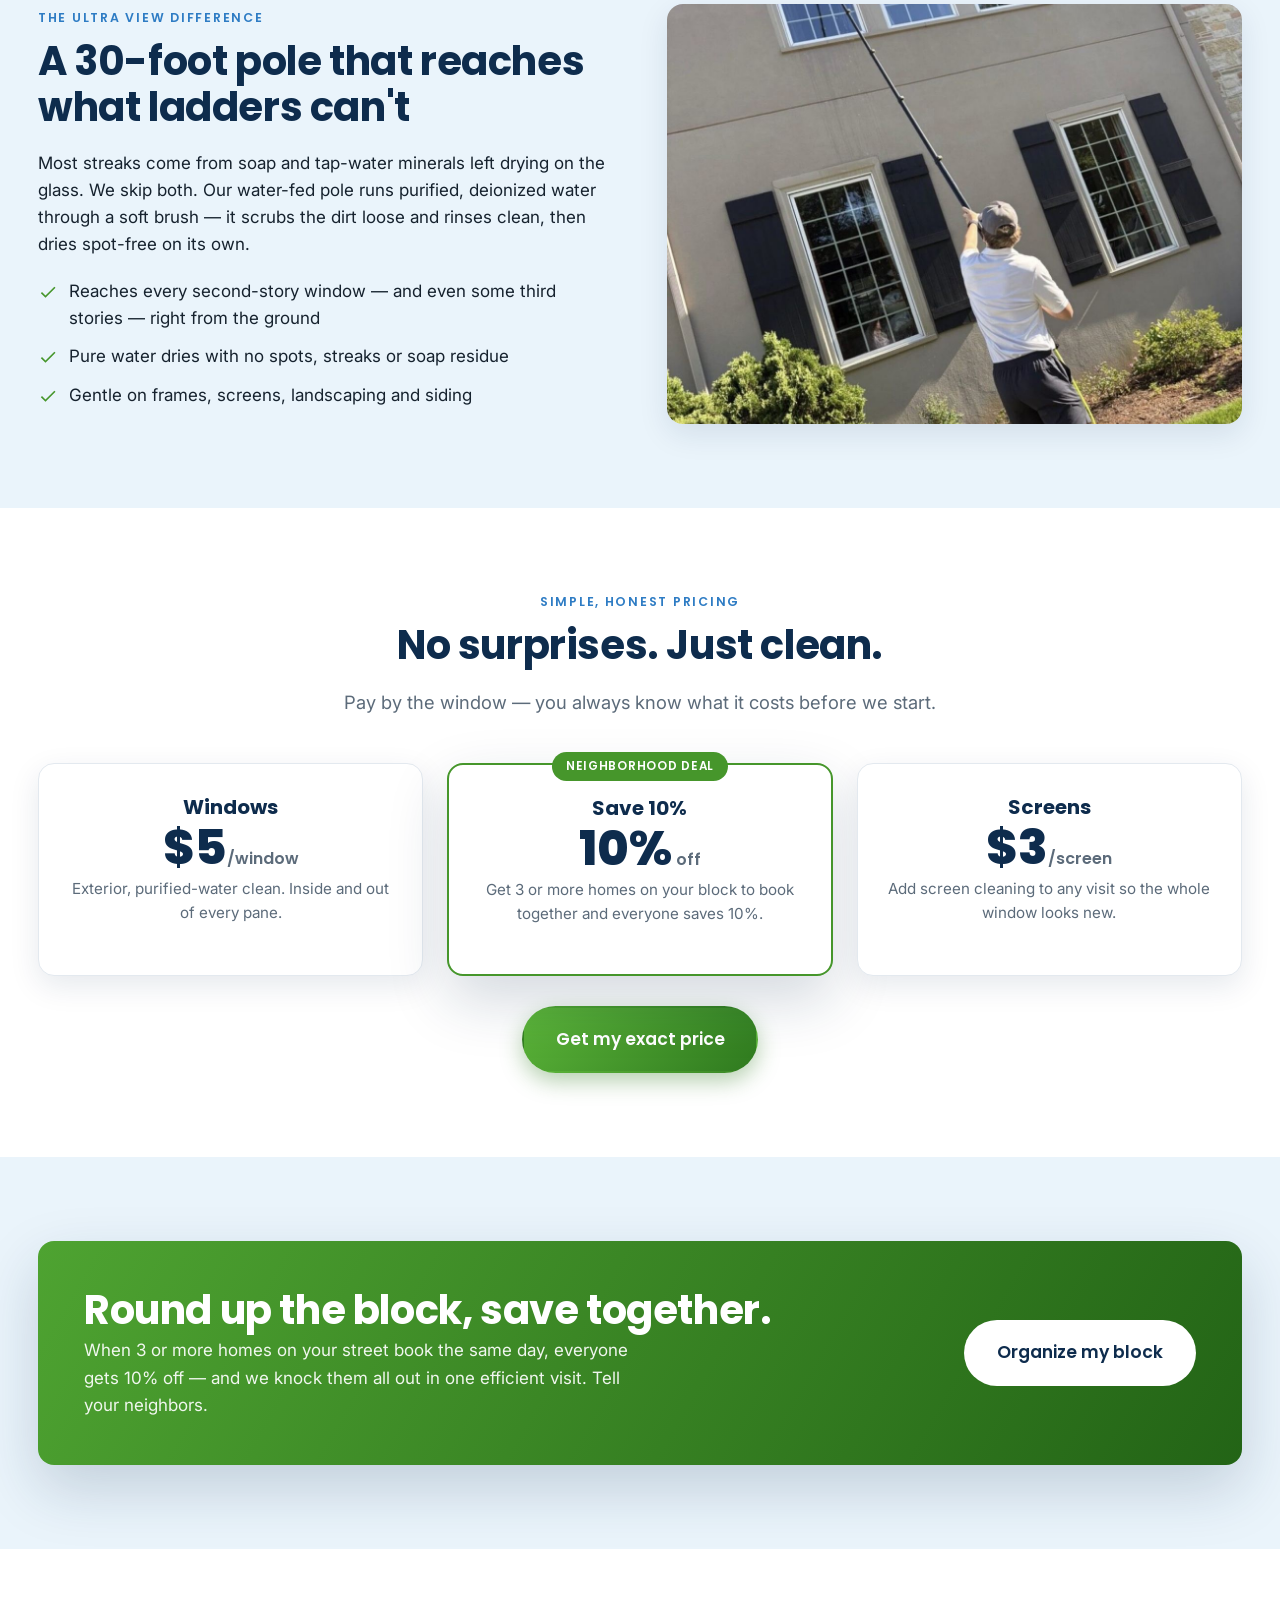
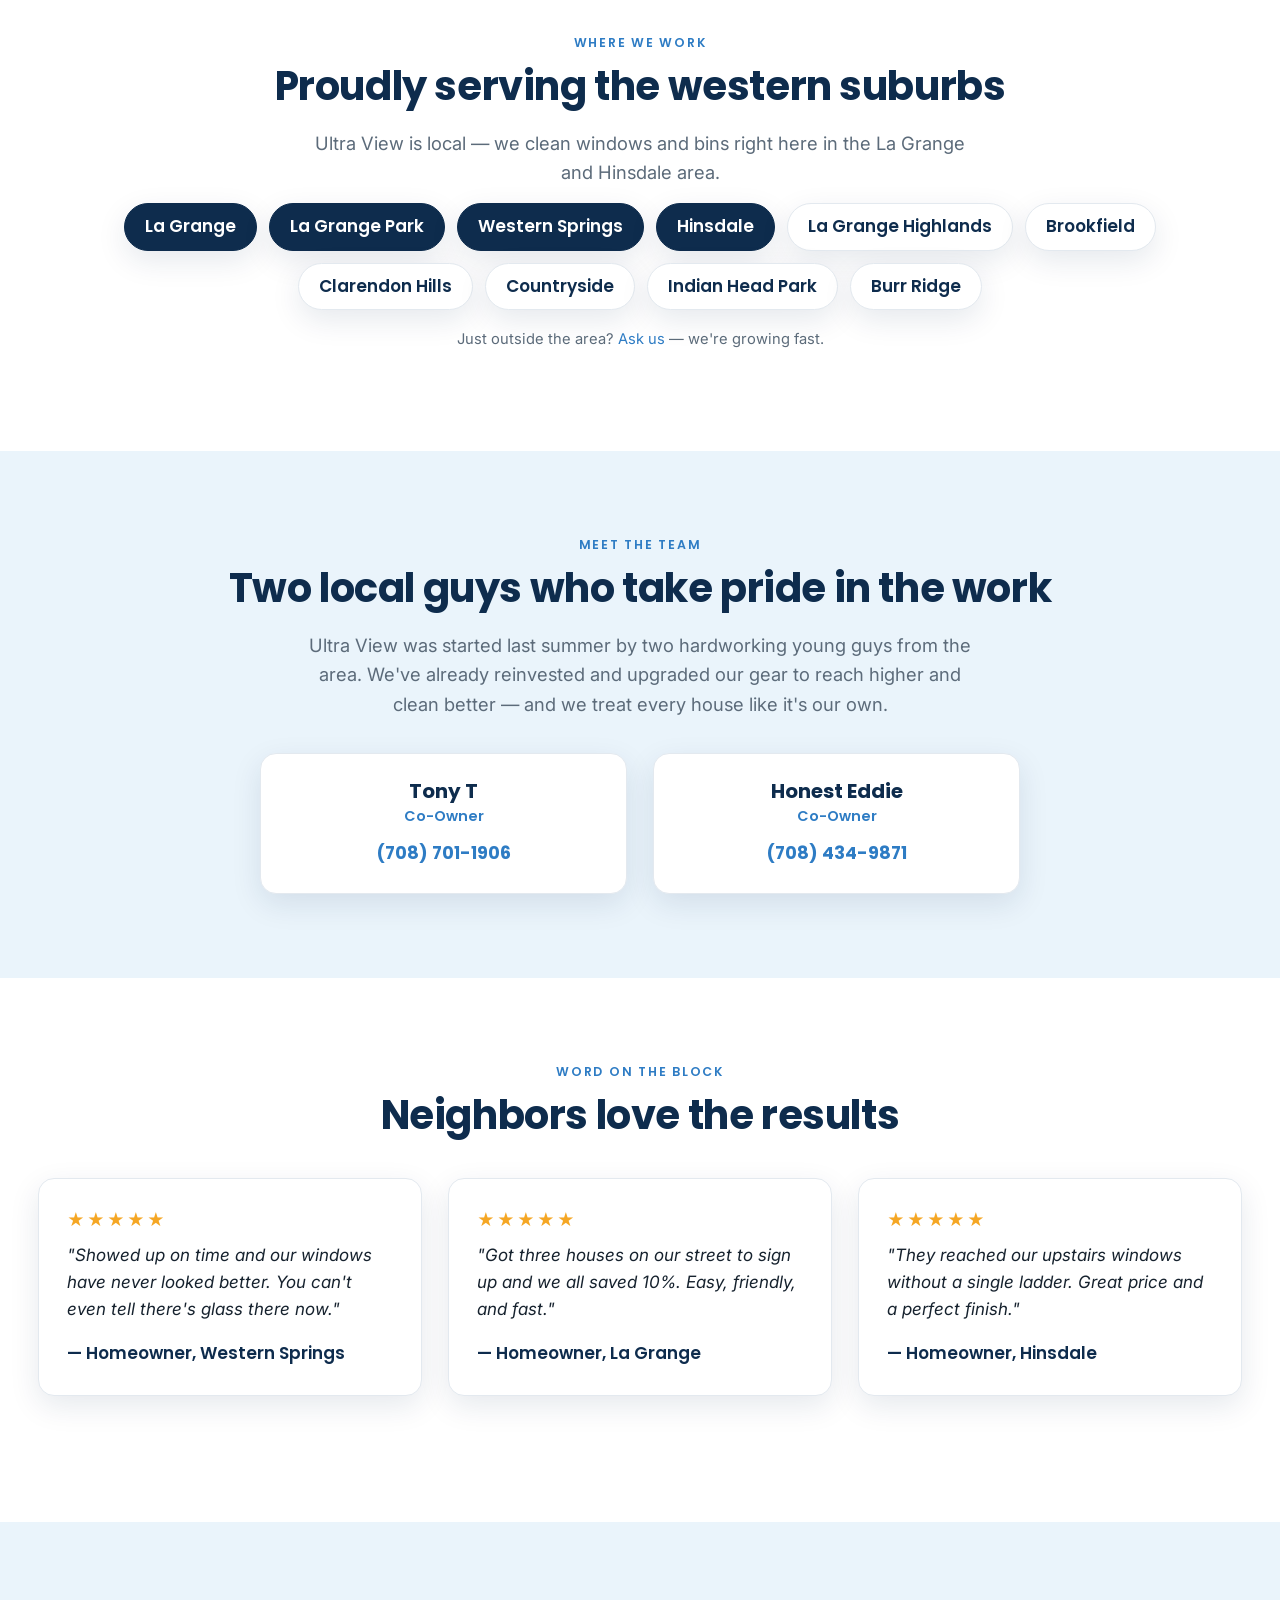
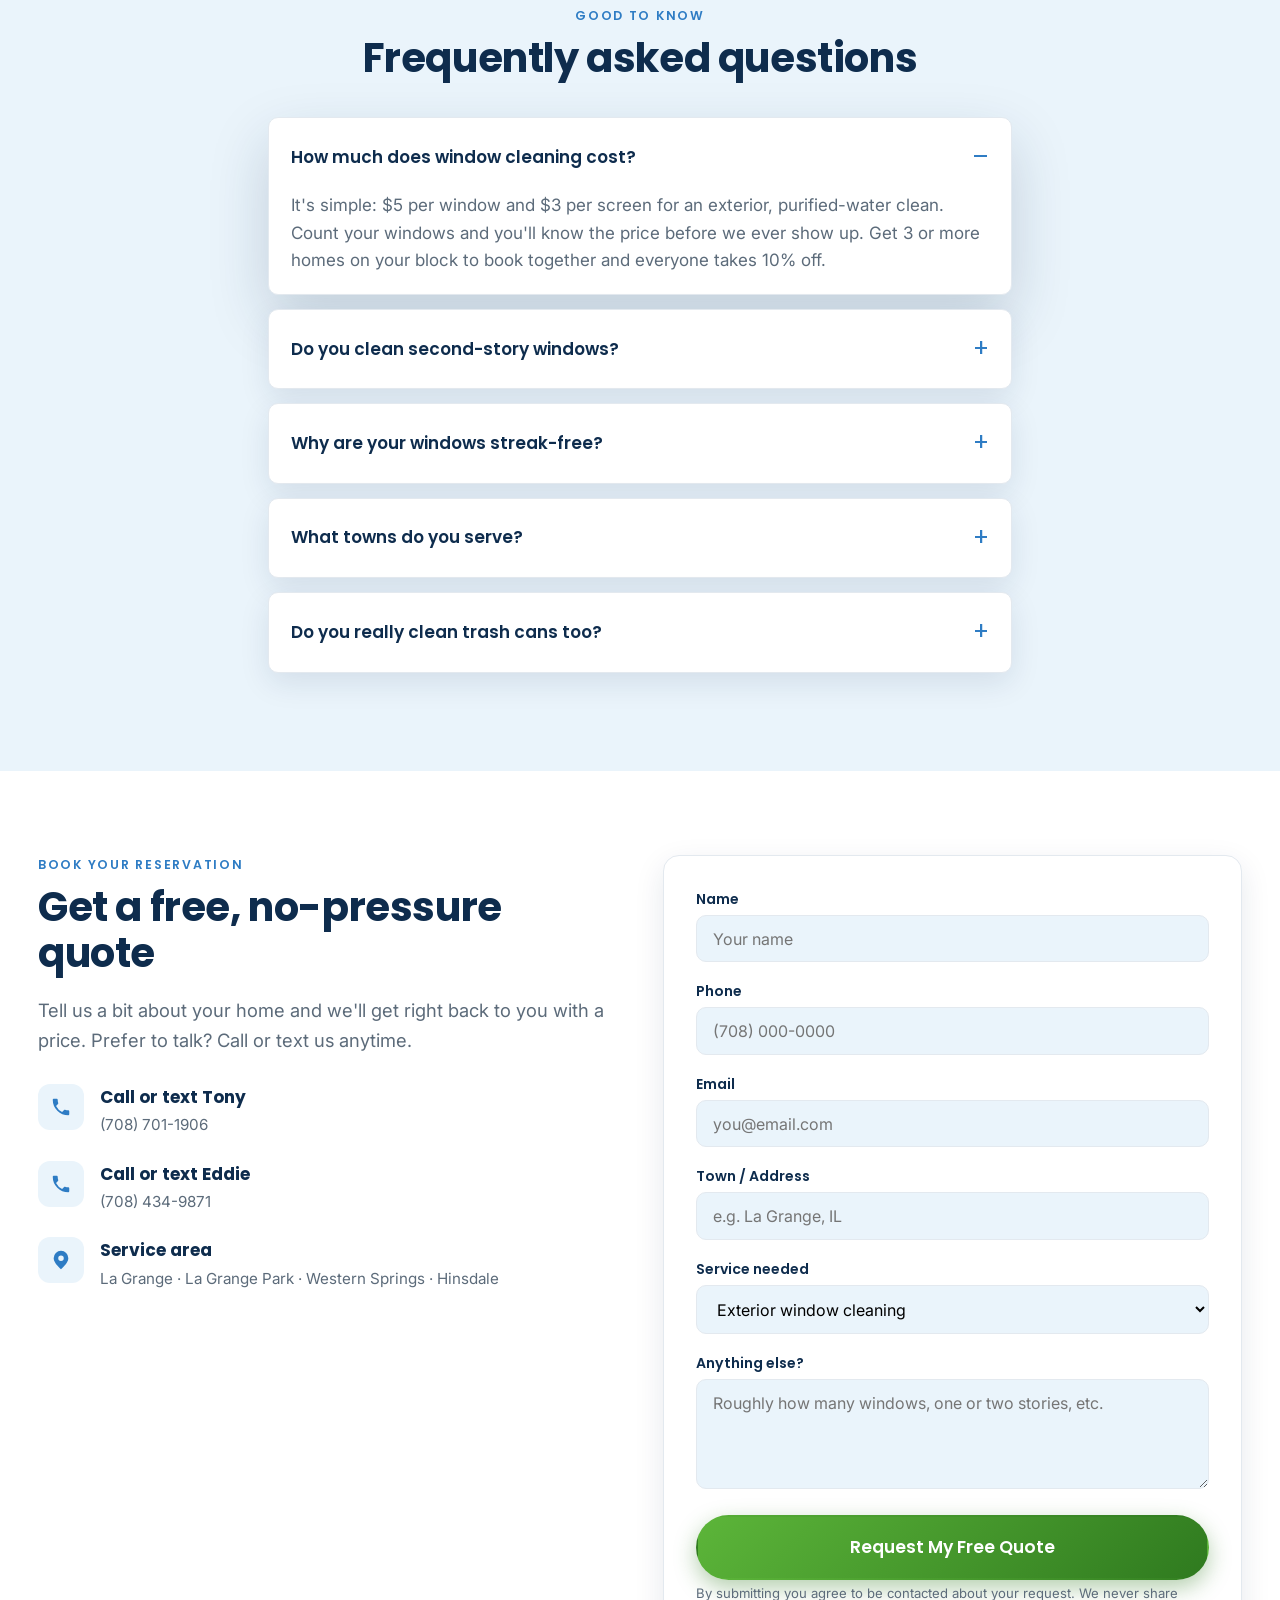
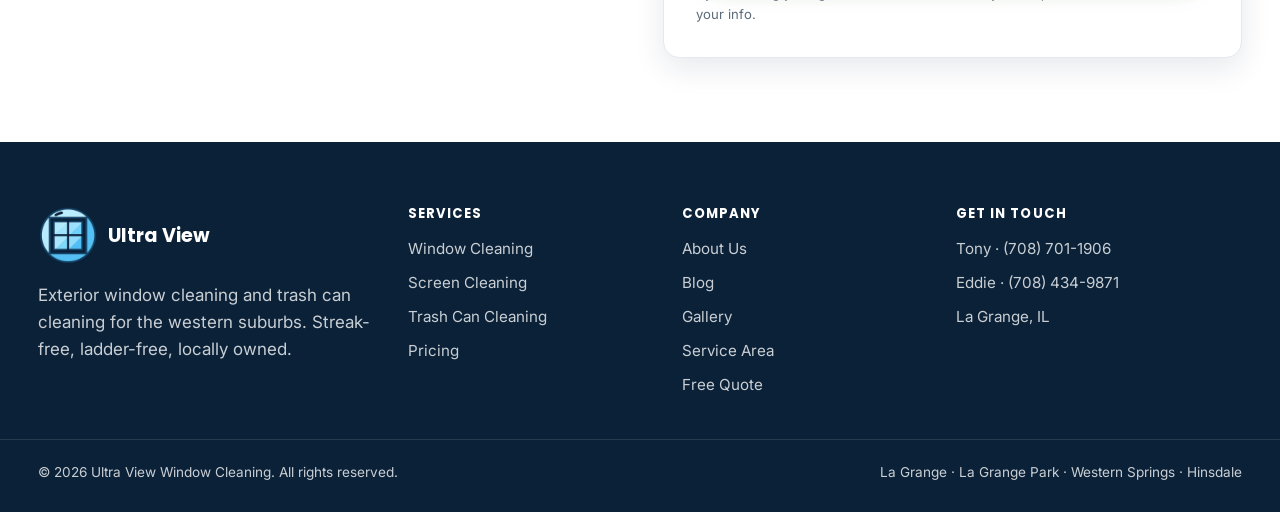
==== commit f6a1daf7: "Speed: lighter images, hero loads first, lazy-load below the fold Co-Authored-By: Claude Opus 5.5 <n" ====
--- a/index.html
+++ b/index.html
@@ -23,6 +23,8 @@
 <link rel="preconnect" href="https://fonts.googleapis.com">
 <link rel="preconnect" href="https://fonts.gstatic.com" crossorigin>
 <link href="https://fonts.googleapis.com/css2?family=Inter:wght@400;500;600;700&family=Poppins:wght@500;600;700;800&display=swap" rel="stylesheet">
+<link rel="preload" as="image" href="hero.jpg" media="(min-width: 701px)" fetchpriority="high">
+<link rel="preload" as="image" href="hero-sm.jpg" media="(max-width: 700px)" fetchpriority="high">
 <link rel="stylesheet" href="style.css">
 
 <!-- LocalBusiness structured data -->
@@ -163,8 +165,8 @@
   <div class="wrap ba-grid" style="margin-top:42px">
     <div>
       <div class="ba">
-        <img class="before" src="ba5.jpg" alt="Arched feature window before cleaning">
-        <img class="after" src="ba6.jpg" alt="Arched feature window after Ultra View cleaning">
+        <img class="before" src="ba5.jpg" alt="Arched feature window before cleaning" loading="lazy" decoding="async">
+        <img class="after" src="ba6.jpg" alt="Arched feature window after Ultra View cleaning" loading="lazy" decoding="async">
         <div class="divider"></div>
         <div class="handle"><svg width="18" height="18" viewBox="0 0 24 24" fill="currentColor"><path d="M8 7l-5 5 5 5V7zm8 0v10l5-5-5-5z"/></svg></div>
         <span class="lab b">Before</span><span class="lab a">After</span>
@@ -173,8 +175,8 @@
     </div>
     <div>
       <div class="ba">
-        <img class="before" src="ba7.jpg" alt="Double-hung window before cleaning">
-        <img class="after" src="ba8.jpg" alt="Double-hung window after cleaning, clear view of the sky">
+        <img class="before" src="ba7.jpg" alt="Double-hung window before cleaning" loading="lazy" decoding="async">
+        <img class="after" src="ba8.jpg" alt="Double-hung window after cleaning, clear view of the sky" loading="lazy" decoding="async">
         <div class="divider"></div>
         <div class="handle"><svg width="18" height="18" viewBox="0 0 24 24" fill="currentColor"><path d="M8 7l-5 5 5 5V7zm8 0v10l5-5-5-5z"/></svg></div>
         <span class="lab b">Before</span><span class="lab a">After</span>
@@ -214,7 +216,7 @@
         <li><svg width="20" height="20" viewBox="0 0 24 24" fill="currentColor"><path d="M9 16.2 4.8 12l-1.4 1.4L9 19 21 7l-1.4-1.4z"/></svg> Gentle on frames, screens, landscaping and siding</li>
       </ul>
     </div>
-    <img src="action3.jpg" alt="Ultra View using a 30-foot water-fed pole to clean upstairs windows on a brick home">
+    <img src="action3.jpg" alt="Ultra View using a 30-foot water-fed pole to clean upstairs windows on a brick home" loading="lazy" decoding="async">
   </div>
 </section>
 
--- a/style.css
+++ b/style.css
@@ -422,3 +422,6 @@
   body{padding-bottom:70px}
   .hero-badge{left:10px}
 }
+
+/* Phones: a cropped hero (same view, fewer bytes) */
+@media(max-width:700px){.hero--photo[style*="hero.jpg"]{background-image:url('hero-sm.jpg')!important}}
